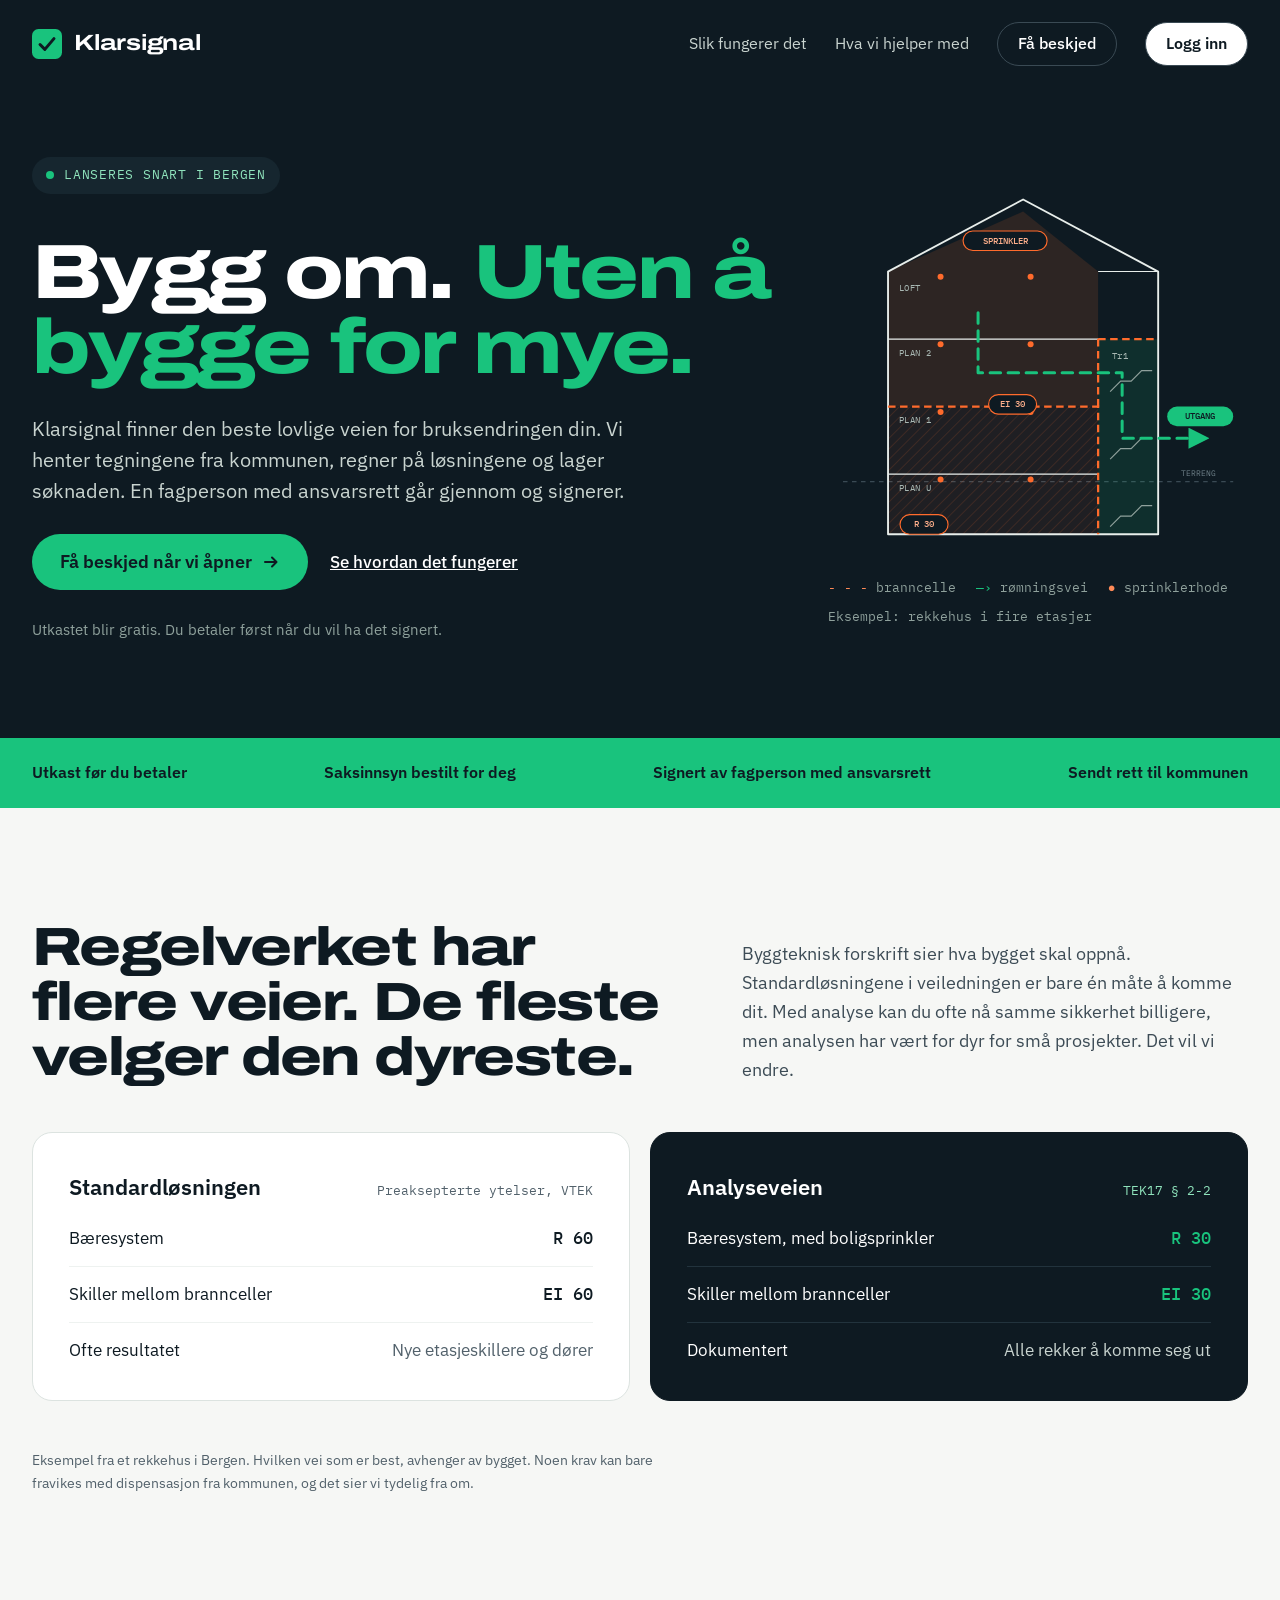
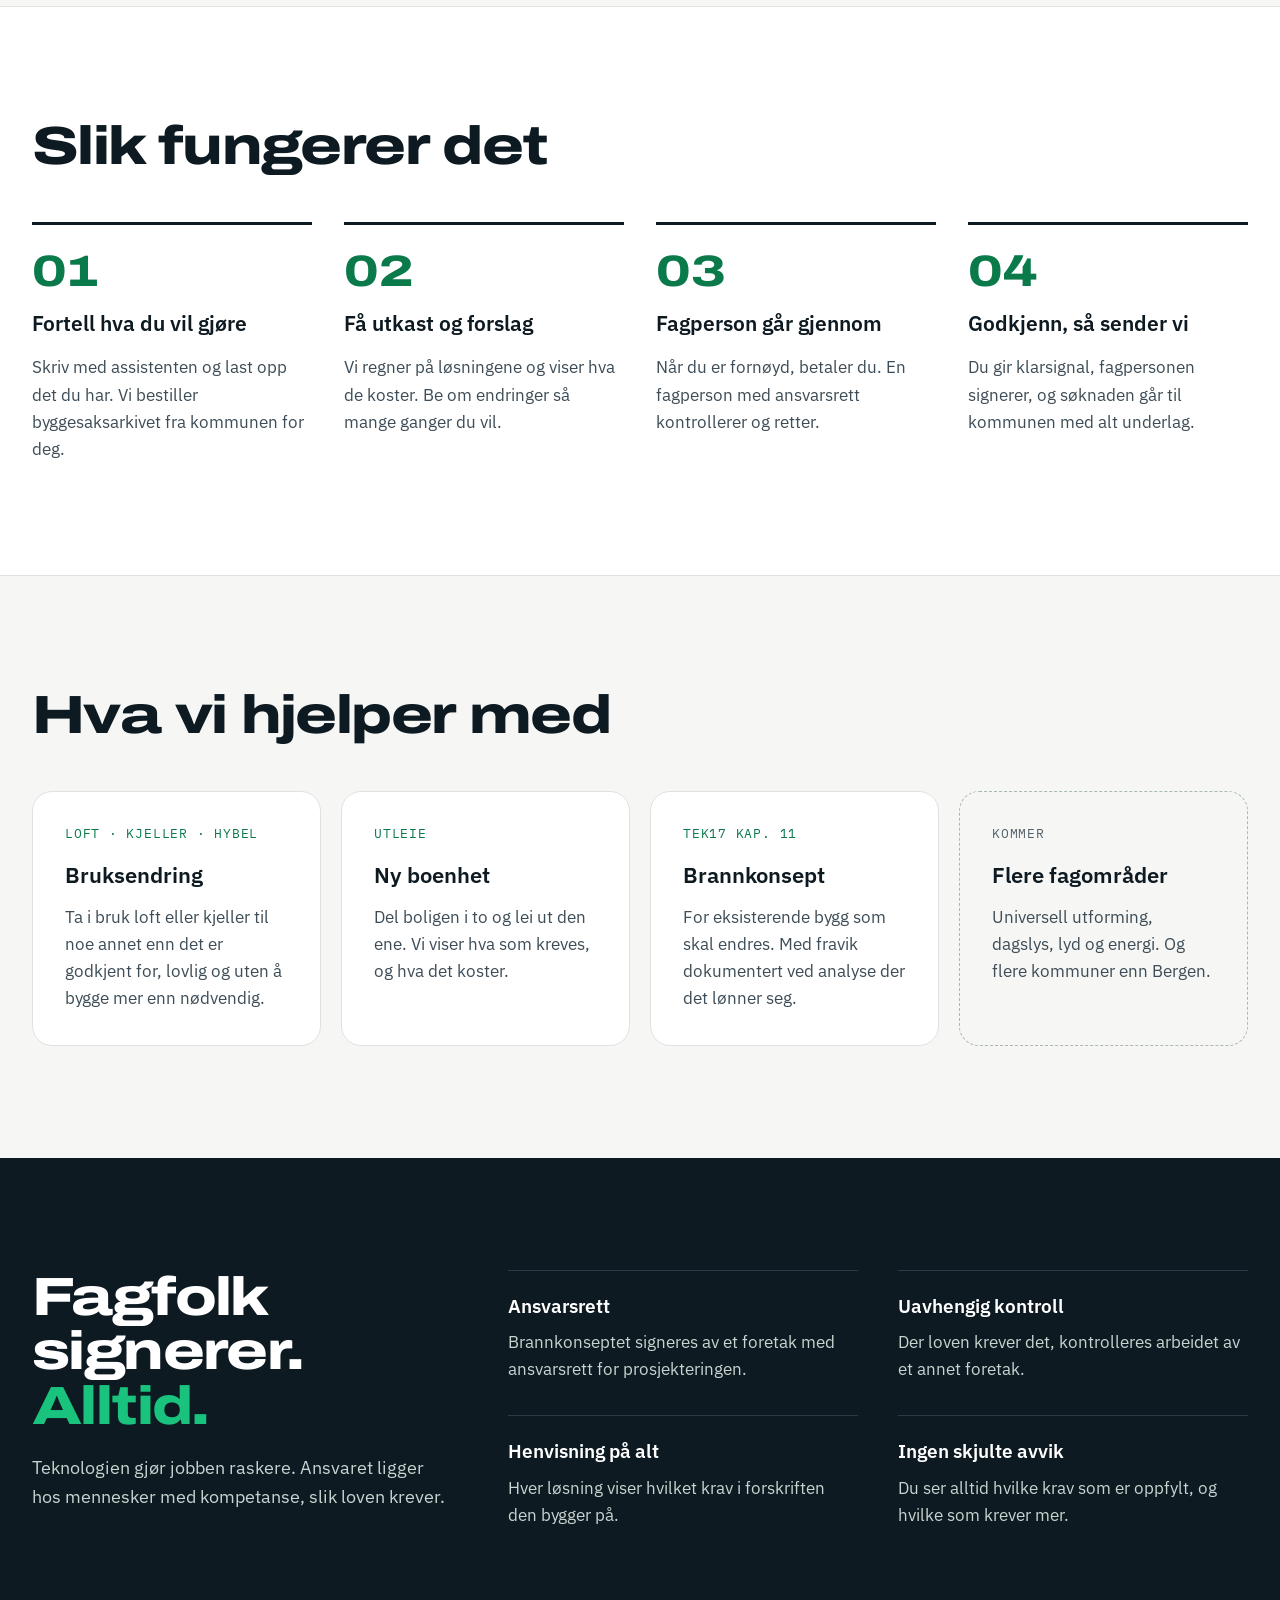
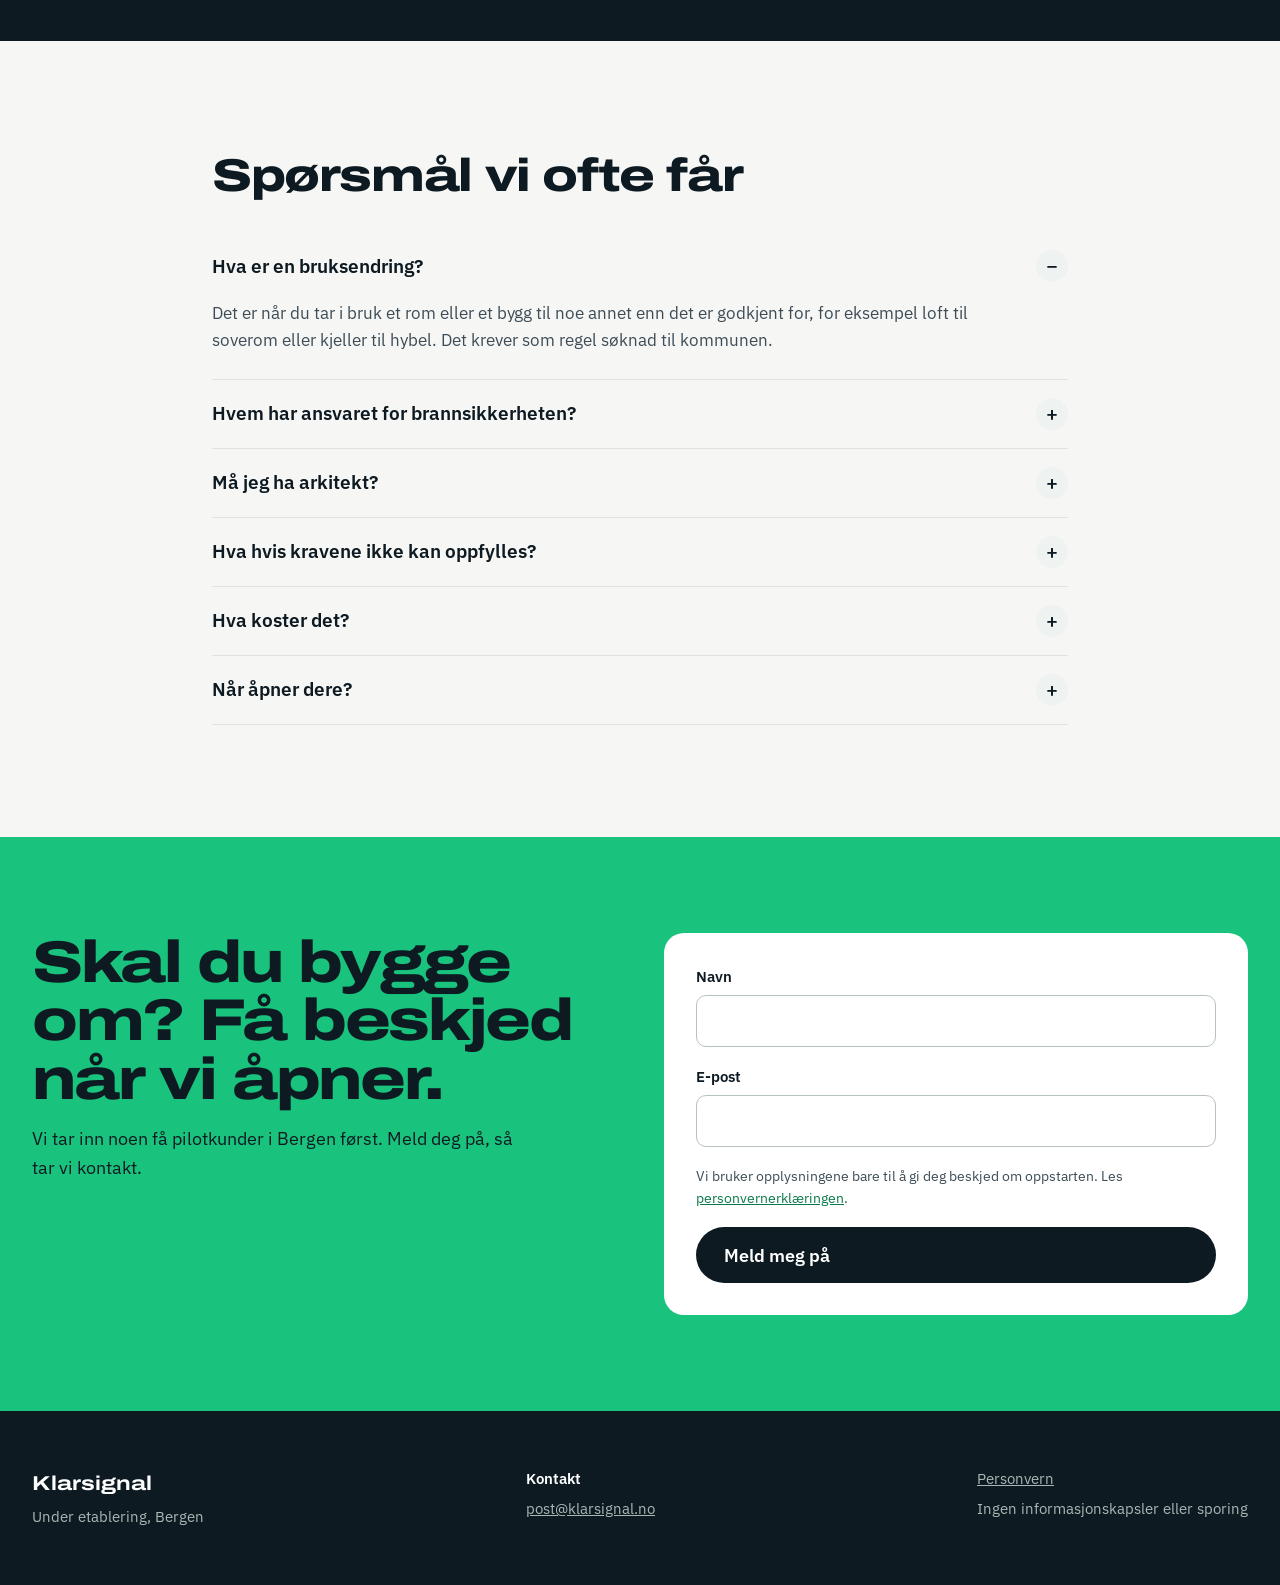
==== index.html @ 1a22fea0 "Fjern nedtrekksmenyen i ventelisten og ta tilbake den forrige illustrasjonen - Ventelisten spør bare" ====
<!doctype html>
<html lang="nb">
<head>
<meta charset="utf-8">
<meta name="viewport" content="width=device-width, initial-scale=1">
<title>Klarsignal – bruksendring og brannkonsept uten å bygge for mye</title>
<meta name="description" content="Klarsignal finner den beste lovlige veien for bruksendringen din, lager søknaden og lar en fagperson med ansvarsrett signere. Lanseres snart i Bergen.">
<meta property="og:title" content="Klarsignal – bygg om, uten å bygge for mye">
<meta property="og:description" content="Den beste lovlige veien for bruksendringen din. Lanseres snart i Bergen.">
<meta property="og:type" content="website">
<meta name="theme-color" content="#0E1A22">
<link rel="icon" href="favicon.svg" type="image/svg+xml">
<link rel="preload" href="fonts/archivo-wdth.woff2" as="font" type="font/woff2" crossorigin>
<link rel="stylesheet" href="styles.css">
</head>
<body>

<div class="dark">
  <div class="wrap">
    <header class="site-header">
      <a class="logo" href="/" aria-label="Klarsignal, til forsiden">
        <svg width="30" height="30" viewBox="0 0 28 28" aria-hidden="true"><rect width="28" height="28" rx="6" fill="#19C37D"/><path d="M7.5 14.5l4.5 4.5 8.5-10" stroke="#0E1A22" stroke-width="2.8" fill="none" stroke-linecap="round" stroke-linejoin="round"/></svg>
        Klarsignal
      </a>
      <nav class="nav" aria-label="Hovedmeny">
        <a class="hide-sm" href="#slik">Slik fungerer det</a>
        <a class="hide-sm" href="#tjenester">Hva vi hjelper med</a>
        <a class="pill" href="#venteliste">Få beskjed</a>
        <details class="logg-inn">
          <summary class="pill pill-lys">Logg inn</summary>
          <div class="logg-inn-meny">
            <p>Logg inn for å starte eller følge en sak.</p>
            <a class="logg-inn-valg" href="https://klarsignal-app.purpleplant-41c7ae6a.norwayeast.azurecontainerapps.io/innlogging/vipps">Logg inn med Vipps</a>
            <a class="logg-inn-valg" href="https://klarsignal-app.purpleplant-41c7ae6a.norwayeast.azurecontainerapps.io/innlogging/bankid">Logg inn med BankID</a>
            <a class="logg-inn-mine" href="https://klarsignal-app.purpleplant-41c7ae6a.norwayeast.azurecontainerapps.io/">Allerede innlogget? Gå til Mine saker</a>
          </div>
        </details>
      </nav>
    </header>

    <main id="innhold">
    <div class="hero">
      <div class="hero-text">
        <p class="badge eyebrow"><span class="dot"></span>Lanseres snart i Bergen</p>
        <h1 class="display">Bygg om. <span>Uten å bygge for mye.</span></h1>
        <p class="lead">Klarsignal finner den beste lovlige veien for bruksendringen din. Vi henter tegningene fra kommunen, regner på løsningene og lager søknaden. En fagperson med ansvarsrett går gjennom og signerer.</p>
        <div class="cta-row">
          <a class="btn btn-signal" href="#venteliste">Få beskjed når vi åpner
            <svg width="18" height="18" viewBox="0 0 18 18" aria-hidden="true"><path d="M3 9h11M10 4.5L14.5 9 10 13.5" stroke="#0E1A22" stroke-width="2" fill="none" stroke-linecap="round" stroke-linejoin="round"/></svg>
          </a>
          <a class="link-light" href="#slik">Se hvordan det fungerer</a>
        </div>
        <p class="small-dark">Utkastet blir gratis. Du betaler først når du vil ha det signert.</p>
      </div>

      <figure class="hero-art">
        <svg viewBox="0 0 560 540" role="img" aria-label="Snitt av et rekkehus i fire etasjer med brannceller, sprinkler og rømningsvei markert">
          <defs>
            <pattern id="skravur" width="10" height="10" patternUnits="userSpaceOnUse" patternTransform="rotate(45)"><line x1="0" y1="0" x2="0" y2="10" stroke="#FF6B2C" stroke-width="1" stroke-opacity="0.35"/></pattern>
            <marker id="pil" viewBox="0 0 10 10" refX="7" refY="5" markerWidth="7" markerHeight="7" orient="auto"><path d="M0 0L10 5L0 10z" fill="#19C37D"/></marker>
          </defs>
          <line x1="20" y1="430" x2="540" y2="430" stroke="#3A4A54" stroke-width="1.5" stroke-dasharray="6 6"/>
          <text x="470" y="422" fill="#6F8189" font-family="IBM Plex Mono, monospace" font-size="11">TERRENG</text>
          <rect x="80" y="330" width="280" height="170" fill="url(#skravur)"/>
          <rect x="80" y="330" width="280" height="170" fill="#FF6B2C" fill-opacity="0.07"/>
          <path d="M80 150 L80 330 L360 330 L360 150 L260 70 Z" fill="#FF6B2C" fill-opacity="0.13"/>
          <rect x="360" y="240" width="80" height="260" fill="#19C37D" fill-opacity="0.12"/>
          <path d="M80 500 V150 L260 54 L440 150 V500 Z" fill="none" stroke="#E8EEEB" stroke-width="2.5" stroke-linejoin="round"/>
          <line x1="80" y1="240" x2="360" y2="240" stroke="#E8EEEB" stroke-width="1.5"/>
          <line x1="80" y1="420" x2="360" y2="420" stroke="#E8EEEB" stroke-width="1.5"/>
          <line x1="360" y1="150" x2="440" y2="150" stroke="#E8EEEB" stroke-width="1.5"/>
          <path d="M80 330 H360 V500" fill="none" stroke="#FF6B2C" stroke-width="3" stroke-dasharray="10 6"/>
          <path d="M360 240 V330 M360 240 H440" fill="none" stroke="#FF6B2C" stroke-width="3" stroke-dasharray="10 6"/>
          <path d="M376 490 l14 -14 h14 l14 -14 h14 M376 400 l14 -14 h14 l14 -14 h14 M376 310 l14 -14 h14 l14 -14 h14" fill="none" stroke="#8FA19C" stroke-width="1.5"/>
          <g fill="#FF6B2C"><circle cx="150" cy="157" r="4"/><circle cx="270" cy="157" r="4"/><circle cx="150" cy="247" r="4"/><circle cx="270" cy="247" r="4"/><circle cx="150" cy="337" r="4"/><circle cx="270" cy="337" r="4"/><circle cx="150" cy="427" r="4"/><circle cx="270" cy="427" r="4"/></g>
          <path class="rv-flyt" d="M200 205 V285 H392 V372 H500" fill="none" stroke="#19C37D" stroke-width="4" stroke-linecap="round" stroke-linejoin="round" stroke-dasharray="14 10" marker-end="url(#pil)"/>
          <g font-family="IBM Plex Mono, monospace" font-size="12" fill="#A9B8B3" letter-spacing="0.06em">
            <text x="94" y="176">LOFT</text><text x="94" y="262">PLAN 2</text><text x="94" y="352">PLAN 1</text><text x="94" y="442">PLAN U</text><text x="378" y="266">Tr1</text>
          </g>
          <g font-family="IBM Plex Mono, monospace" font-size="12" font-weight="500">
            <rect x="214" y="314" width="64" height="26" rx="13" fill="#0E1A22" stroke="#FF6B2C" stroke-width="1.5"/><text x="246" y="331" text-anchor="middle" fill="#FFB08C">EI 30</text>
            <rect x="96" y="474" width="64" height="26" rx="13" fill="#0E1A22" stroke="#FF6B2C" stroke-width="1.5"/><text x="128" y="491" text-anchor="middle" fill="#FFB08C">R 30</text>
            <rect x="180" y="96" width="112" height="26" rx="13" fill="#0E1A22" stroke="#FF6B2C" stroke-width="1.5"/><text x="236" y="113" text-anchor="middle" fill="#FFB08C">SPRINKLER</text>
            <rect x="452" y="330" width="88" height="26" rx="13" fill="#19C37D"/><text x="496" y="347" text-anchor="middle" fill="#0E1A22">UTGANG</text>
          </g>
        </svg>
        <figcaption class="legend">
          <span><span style="color:#FF8A57">- - -</span> branncelle</span>
          <span><span style="color:#19C37D">—›</span> rømningsvei</span>
          <span><span style="color:#FF8A57">●</span> sprinklerhode</span>
          <span>Eksempel: rekkehus i fire etasjer</span>
        </figcaption>
      </figure>
    </div>
    </main>
  </div>
</div>

<div class="strip">
  <div class="wrap">
    <span>Utkast før du betaler</span>
    <span>Saksinnsyn bestilt for deg</span>
    <span>Signert av fagperson med ansvarsrett</span>
    <span>Sendt rett til kommunen</span>
  </div>
</div>

<section class="wrap section">
  <div class="split">
    <h2 class="display h2">Regelverket har flere veier. De fleste velger den dyreste.</h2>
    <p>Byggteknisk forskrift sier hva bygget skal oppnå. Standardløsningene i veiledningen er bare én måte å komme dit. Med analyse kan du ofte nå samme sikkerhet billigere, men analysen har vært for dyr for små prosjekter. Det vil vi endre.</p>
  </div>
  <div class="grid">
    <article class="card">
      <div class="card-head"><h3>Standardløsningen</h3><span>Preaksepterte ytelser, VTEK</span></div>
      <ul class="spec">
        <li><span>Bæresystem</span><strong>R 60</strong></li>
        <li><span>Skiller mellom brannceller</span><strong>EI 60</strong></li>
        <li><span>Ofte resultatet</span><span class="note">Nye etasjeskillere og dører</span></li>
      </ul>
    </article>
    <article class="card inverse">
      <div class="card-head"><h3>Analyseveien</h3><span>TEK17 § 2-2</span></div>
      <ul class="spec">
        <li><span>Bæresystem, med boligsprinkler</span><strong>R 30</strong></li>
        <li><span>Skiller mellom brannceller</span><strong>EI 30</strong></li>
        <li><span>Dokumentert</span><span class="note">Alle rekker å komme seg ut</span></li>
      </ul>
    </article>
  </div>
  <p class="footnote">Eksempel fra et rekkehus i Bergen. Hvilken vei som er best, avhenger av bygget. Noen krav kan bare fravikes med dispensasjon fra kommunen, og det sier vi tydelig fra om.</p>
</section>

<section id="slik" class="white-band">
  <div class="wrap section">
    <h2 class="display h2">Slik fungerer det</h2>
    <ol class="steps">
      <li><span class="num">01</span><h3>Fortell hva du vil gjøre</h3><p>Skriv med assistenten og last opp det du har. Vi bestiller byggesaksarkivet fra kommunen for deg.</p></li>
      <li><span class="num">02</span><h3>Få utkast og forslag</h3><p>Vi regner på løsningene og viser hva de koster. Be om endringer så mange ganger du vil.</p></li>
      <li><span class="num">03</span><h3>Fagperson går gjennom</h3><p>Når du er fornøyd, betaler du. En fagperson med ansvarsrett kontrollerer og retter.</p></li>
      <li><span class="num">04</span><h3>Godkjenn, så sender vi</h3><p>Du gir klarsignal, fagpersonen signerer, og søknaden går til kommunen med alt underlag.</p></li>
    </ol>
  </div>
</section>

<section id="tjenester" class="wrap section">
  <h2 class="display h2">Hva vi hjelper med</h2>
  <div class="grid four">
    <div class="card service"><span class="eyebrow">Loft · kjeller · hybel</span><strong>Bruksendring</strong><p>Ta i bruk loft eller kjeller til noe annet enn det er godkjent for, lovlig og uten å bygge mer enn nødvendig.</p></div>
    <div class="card service"><span class="eyebrow">Utleie</span><strong>Ny boenhet</strong><p>Del boligen i to og lei ut den ene. Vi viser hva som kreves, og hva det koster.</p></div>
    <div class="card service"><span class="eyebrow">TEK17 kap. 11</span><strong>Brannkonsept</strong><p>For eksisterende bygg som skal endres. Med fravik dokumentert ved analyse der det lønner seg.</p></div>
    <div class="card service soon"><span class="eyebrow">Kommer</span><strong>Flere fagområder</strong><p>Universell utforming, dagslys, lyd og energi. Og flere kommuner enn Bergen.</p></div>
  </div>
</section>

<section class="dark">
  <div class="wrap section">
    <div class="trust">
      <div class="trust-intro">
        <h2 class="display h2">Fagfolk signerer. <span>Alltid.</span></h2>
        <p>Teknologien gjør jobben raskere. Ansvaret ligger hos mennesker med kompetanse, slik loven krever.</p>
      </div>
      <div class="trust-grid">
        <div><strong>Ansvarsrett</strong><span>Brannkonseptet signeres av et foretak med ansvarsrett for prosjekteringen.</span></div>
        <div><strong>Uavhengig kontroll</strong><span>Der loven krever det, kontrolleres arbeidet av et annet foretak.</span></div>
        <div><strong>Henvisning på alt</strong><span>Hver løsning viser hvilket krav i forskriften den bygger på.</span></div>
        <div><strong>Ingen skjulte avvik</strong><span>Du ser alltid hvilke krav som er oppfylt, og hvilke som krever mer.</span></div>
      </div>
    </div>
  </div>
</section>

<section class="faq wrap">
  <h2 class="display">Spørsmål vi ofte får</h2>
  <div>
    <details open><summary>Hva er en bruksendring?</summary><p>Det er når du tar i bruk et rom eller et bygg til noe annet enn det er godkjent for, for eksempel loft til soverom eller kjeller til hybel. Det krever som regel søknad til kommunen.</p></details>
    <details><summary>Hvem har ansvaret for brannsikkerheten?</summary><p>Et foretak med ansvarsrett. Klarsignal lager utkastet, og fagpersonen kontrollerer, retter og signerer før noe sendes til kommunen.</p></details>
    <details><summary>Må jeg ha arkitekt?</summary><p>Ikke alltid. Har du tegninger fra før, bruker vi dem. Mangler du tegninger, henter vi det kommunen har, og sier fra hvis noe må tegnes på nytt.</p></details>
    <details><summary>Hva hvis kravene ikke kan oppfylles?</summary><p>Mange krav kan oppfylles på en annen måte, dokumentert med analyse. Andre krever dispensasjon fra kommunen. Vi sier tydelig fra hvilket som gjelder før du betaler.</p></details>
    <details><summary>Hva koster det?</summary><p>Utkastet blir gratis. Prisen for gjennomgang og signering publiserer vi når vi åpner.</p></details>
    <details><summary>Når åpner dere?</summary><p>Vi starter i Bergen med noen få pilotkunder. Meld deg på ventelisten, så hører du fra oss.</p></details>
  </div>
</section>

<section id="venteliste" class="signup">
  <div class="wrap">
    <div class="signup-text">
      <h2 class="display">Skal du bygge om? Få beskjed når vi åpner.</h2>
      <p>Vi tar inn noen få pilotkunder i Bergen først. Meld deg på, så tar vi kontakt.</p>
    </div>
    <form class="form" name="venteliste" method="POST" action="/takk.html" data-netlify="true" netlify-honeypot="bot-field">
      <input type="hidden" name="form-name" value="venteliste">
      <p class="hidden"><label>Ikke fyll ut dette feltet: <input name="bot-field"></label></p>
      <div class="field"><label for="navn">Navn</label><input id="navn" name="navn" type="text" autocomplete="name" required></div>
      <div class="field"><label for="epost">E-post</label><input id="epost" name="epost" type="email" autocomplete="email" required></div>
      <p class="consent">Vi bruker opplysningene bare til å gi deg beskjed om oppstarten. Les <a href="personvern.html">personvernerklæringen</a>.</p>
      <button class="btn btn-ink" type="submit">Meld meg på</button>
    </form>
  </div>
</section>

<footer class="site-footer">
  <div class="wrap">
    <div class="col"><strong style="font-family: var(--display); font-stretch: 125%; font-size: 20px">Klarsignal</strong><span>Under etablering, Bergen</span></div>
    <div class="col"><strong>Kontakt</strong><a href="mailto:post@klarsignal.no">post@klarsignal.no</a></div>
    <div class="col"><a href="personvern.html">Personvern</a><span>Ingen informasjonskapsler eller sporing</span></div>
  </div>
</footer>

</body>
</html>
---- styles.css ----
/* Klarsignal – felles stil. Skriftene ligger lokalt, så siden sender ingen data til tredjepart. */
@font-face { font-family: "Archivo"; src: url("fonts/archivo-wdth.woff2") format("woff2"); font-weight: 100 900; font-stretch: 62% 125%; font-display: swap; }
@font-face { font-family: "IBM Plex Sans"; src: url("fonts/plex-sans-400.woff2") format("woff2"); font-weight: 400; font-display: swap; }
@font-face { font-family: "IBM Plex Sans"; src: url("fonts/plex-sans-500.woff2") format("woff2"); font-weight: 500; font-display: swap; }
@font-face { font-family: "IBM Plex Sans"; src: url("fonts/plex-sans-600.woff2") format("woff2"); font-weight: 600; font-display: swap; }
@font-face { font-family: "IBM Plex Mono"; src: url("fonts/plex-mono-400.woff2") format("woff2"); font-weight: 400; font-display: swap; }
@font-face { font-family: "IBM Plex Mono"; src: url("fonts/plex-mono-500.woff2") format("woff2"); font-weight: 500; font-display: swap; }

:root {
  --ink: #0E1A22;
  --ink-2: #16262F;
  --line-dark: #2B3B45;
  --paper: #F6F7F5;
  --white: #FFFFFF;
  --line: #DCE3E0;
  --text-2: #3D4C56;
  --text-3: #52616B;
  --on-dark-2: #C9D4D0;
  --on-dark-3: #8FA19C;
  --signal: #19C37D;
  --signal-text: #0B7A4B;
  --fire: #FF6B2C;
  --display: "Archivo", "IBM Plex Sans", system-ui, sans-serif;
  --body: "IBM Plex Sans", system-ui, -apple-system, "Segoe UI", sans-serif;
  --mono: "IBM Plex Mono", ui-monospace, "SF Mono", Menlo, monospace;
}

* { box-sizing: border-box; }
html { scroll-behavior: smooth; }
@media (prefers-reduced-motion: reduce) { html { scroll-behavior: auto; } }
body { margin: 0; background: var(--paper); color: var(--ink); font-family: var(--body); font-size: 17px; line-height: 1.6; -webkit-font-smoothing: antialiased; }
img, svg { max-width: 100%; }
a { color: var(--signal-text); }
a:hover { color: #075C38; }
:focus-visible { outline: 3px solid var(--signal); outline-offset: 3px; border-radius: 6px; }

.wrap { max-width: 1280px; margin: 0 auto; padding-inline: 32px; }
@media (max-width: 600px) { .wrap { padding-inline: 20px; } }

.display { font-family: var(--display); font-stretch: 125%; font-weight: 800; letter-spacing: -0.03em; line-height: 1.02; text-wrap: balance; margin: 0; }
.h2 { font-size: clamp(32px, 4.2vw, 58px); }
.mono { font-family: var(--mono); }
.eyebrow { font-family: var(--mono); font-size: 13px; letter-spacing: 0.06em; text-transform: uppercase; }

.btn { display: inline-flex; align-items: center; gap: 10px; min-height: 56px; padding: 0 28px; border-radius: 999px; font-weight: 600; font-size: 18px; text-decoration: none; border: 0; cursor: pointer; font-family: var(--body); transition: transform .15s ease, background-color .15s ease; }
.btn:hover { transform: translateY(-2px); }
.btn-signal { background: var(--signal); color: var(--ink); }
.btn-signal:hover { background: #2DD48D; color: var(--ink); }
.btn-ink { background: var(--ink); color: var(--white); }
.btn-ink:hover { background: #1C2D38; color: var(--white); }
@media (prefers-reduced-motion: reduce) { .btn { transition: none; } .btn:hover { transform: none; } }

/* Topp */
.dark { background: var(--ink); color: var(--white); }
.site-header { display: flex; flex-wrap: wrap; align-items: center; justify-content: space-between; gap: 16px; padding-block: 22px; }
.logo { display: flex; align-items: center; gap: 12px; color: var(--white); text-decoration: none; font-family: var(--display); font-stretch: 125%; font-weight: 700; font-size: 22px; letter-spacing: -0.01em; }
.logo:hover { color: var(--white); }
.nav { display: flex; flex-wrap: wrap; align-items: center; gap: 12px 28px; font-size: 16px; }
.nav a { color: var(--on-dark-2); text-decoration: none; }
.nav a:hover { color: var(--white); }
.nav .pill { display: inline-flex; align-items: center; min-height: 44px; padding: 0 20px; border-radius: 999px; border: 1px solid #3A4A54; color: var(--white); font-weight: 500; }
@media (max-width: 720px) { .nav .hide-sm { display: none; } }

/* Innloggingsmeny uten JavaScript */
.logg-inn { position: relative; border-bottom: 0; }
.logg-inn summary { list-style: none; cursor: pointer; gap: 0; padding-block: 0; font-size: 16px; }
.logg-inn summary::after, .logg-inn[open] summary::after { content: none; display: none; }
.logg-inn summary::-webkit-details-marker { display: none; }
.nav .pill-lys, .logg-inn .pill-lys { display: inline-flex; align-items: center; min-height: 44px; font-weight: 600; padding: 0 20px; border-radius: 999px; background: var(--white); color: var(--ink); font-weight: 600; }
.logg-inn[open] .pill-lys { background: #E7F8F0; }
.logg-inn-meny { position: absolute; right: 0; top: calc(100% + 10px); z-index: 20; width: min(320px, calc(100vw - 40px)); padding: 20px; border-radius: 16px; background: var(--white); color: var(--ink); border: 1px solid var(--line); box-shadow: 0 18px 50px rgba(14, 26, 34, .28); display: flex; flex-direction: column; gap: 10px; }
@media (max-width: 600px) {
  .nav { position: relative; }
  .logg-inn { position: static; }
  .logg-inn-meny { left: 0; right: 0; width: auto; }
}
.logg-inn .logg-inn-meny p { margin: 0 0 4px; padding: 0; font-size: 15px; color: var(--text-2); }
.nav .logg-inn-valg { display: flex; align-items: center; justify-content: center; min-height: 52px; border-radius: 12px; border: 1px solid #B7C2BF; color: var(--ink); font-weight: 600; text-decoration: none; }
.nav .logg-inn-valg:hover { color: var(--ink); border-color: var(--ink); background: var(--paper); }
.nav .logg-inn-mine { margin-top: 4px; font-size: 15px; color: var(--signal-text); text-align: center; text-decoration: underline; }
.nav .logg-inn-mine:hover { color: #075C38; }

.hero { display: flex; flex-wrap: wrap; align-items: center; gap: 56px; padding-block: 56px 96px; }
.hero-text { flex: 999 1 520px; min-width: 0; display: flex; flex-direction: column; gap: 28px; }
.hero-art { flex: 1 1 420px; min-width: 0; margin: 0; display: flex; flex-direction: column; gap: 14px; }
.badge { display: inline-flex; align-self: flex-start; align-items: center; gap: 10px; padding: 8px 14px; border-radius: 999px; background: var(--ink-2); color: #8FE3BC; }
.dot { width: 8px; height: 8px; border-radius: 50%; background: var(--signal); }
.hero h1 { font-size: clamp(44px, 6vw, 86px); line-height: 0.98; letter-spacing: -0.035em; }
.hero h1 span { color: var(--signal); }
.lead { margin: 0; max-width: 54ch; font-size: 20px; line-height: 1.55; color: var(--on-dark-2); }
.cta-row { display: flex; flex-wrap: wrap; gap: 14px; align-items: center; }
.link-light { display: inline-flex; align-items: center; min-height: 56px; padding: 0 8px; color: var(--white); font-weight: 500; }
.link-light:hover { color: #8FE3BC; }
.small-dark { margin: 0; font-size: 15px; color: var(--on-dark-3); }
.legend { display: flex; flex-wrap: wrap; gap: 8px 20px; font-family: var(--mono); font-size: 13px; color: var(--on-dark-3); }

@media (prefers-reduced-motion: no-preference) {
  .rv-flyt { animation: romning 1.6s linear infinite; }
  .dot { animation: puls 2.4s ease-in-out infinite; }
}
@keyframes romning { to { stroke-dashoffset: -48; } }
@keyframes puls { 0%, 100% { opacity: .35; } 50% { opacity: 1; } }

.strip { background: var(--signal); color: var(--ink); }
.strip .wrap { display: flex; flex-wrap: wrap; justify-content: space-between; gap: 12px 32px; padding-block: 22px; font-weight: 600; font-size: 16px; }

/* Seksjoner */
.section { padding-block: 112px; display: flex; flex-direction: column; gap: 48px; }
@media (max-width: 600px) { .section { padding-block: 72px; } }
.split { display: flex; flex-wrap: wrap; gap: 24px 64px; align-items: flex-end; justify-content: space-between; }
.split .display { flex: 1 1 520px; }
.split p { margin: 0; flex: 1 1 380px; max-width: 48ch; color: var(--text-2); font-size: 18px; }

.grid { display: grid; gap: 20px; grid-template-columns: repeat(auto-fit, minmax(min(100%, 300px), 1fr)); }
.grid.four { grid-template-columns: repeat(auto-fit, minmax(min(100%, 250px), 1fr)); }
.card { background: var(--white); border: 1px solid var(--line); border-radius: 20px; padding: 36px; display: flex; flex-direction: column; gap: 20px; }
.card.inverse { background: var(--ink); color: var(--white); border-color: var(--ink); }
.card-head { display: flex; flex-wrap: wrap; justify-content: space-between; align-items: baseline; gap: 12px; }
.card-head h3 { margin: 0; font-size: 22px; font-weight: 600; }
.card-head span { font-family: var(--mono); font-size: 13px; color: var(--text-3); }
.card.inverse .card-head span { color: #8FE3BC; }
.spec { list-style: none; margin: 0; padding: 0; display: flex; flex-direction: column; gap: 14px; }
.spec li { display: flex; justify-content: space-between; gap: 16px; padding-bottom: 14px; border-bottom: 1px solid #EEF2F0; }
.spec li:last-child { border-bottom: 0; padding-bottom: 0; }
.card.inverse .spec li { border-color: #22333D; }
.spec strong { font-family: var(--mono); font-weight: 500; white-space: nowrap; }
.card.inverse .spec strong { color: var(--signal); }
.spec .note { color: var(--text-3); text-align: right; }
.card.inverse .spec .note { color: var(--on-dark-2); }
.footnote { margin: 0; font-size: 14px; color: var(--text-3); max-width: 80ch; }

.white-band { background: var(--white); border-block: 1px solid var(--line); }
.steps { list-style: none; margin: 0; padding: 0; display: grid; gap: 40px 32px; grid-template-columns: repeat(auto-fit, minmax(min(100%, 240px), 1fr)); }
.steps li { display: flex; flex-direction: column; gap: 14px; padding-top: 24px; border-top: 3px solid var(--ink); }
.steps .num { font-family: var(--display); font-stretch: 125%; font-weight: 800; font-size: 44px; line-height: 1; color: var(--signal-text); }
.steps h3 { margin: 0; font-size: 21px; font-weight: 600; }
.steps p { margin: 0; color: var(--text-2); }

.service { min-height: 220px; gap: 12px; padding: 32px; }
.service .eyebrow { color: var(--signal-text); }
.service strong { font-size: 22px; font-weight: 600; }
.service p { margin: 0; color: var(--text-2); }
.service.soon { background: transparent; border-style: dashed; border-color: #A9B8B3; }
.service.soon .eyebrow { color: var(--text-3); }

.trust { display: flex; flex-wrap: wrap; gap: 56px; align-items: flex-start; }
.trust-intro { flex: 1 1 420px; min-width: 0; display: flex; flex-direction: column; gap: 20px; }
.trust-intro h2 span { color: var(--signal); }
.trust-intro p { margin: 0; max-width: 46ch; color: var(--on-dark-2); font-size: 18px; }
.trust-grid { flex: 999 1 560px; min-width: 0; display: grid; gap: 32px 40px; grid-template-columns: repeat(auto-fit, minmax(min(100%, 240px), 1fr)); }
.trust-grid div { display: flex; flex-direction: column; gap: 8px; padding-top: 20px; border-top: 1px solid var(--line-dark); }
.trust-grid strong { font-size: 19px; font-weight: 600; }
.trust-grid span { color: var(--on-dark-2); }

/* Venteliste */
.signup { background: var(--signal); color: var(--ink); }
.signup .wrap { display: flex; flex-wrap: wrap; gap: 48px; padding-block: 96px; align-items: flex-start; }
.signup-text { flex: 1 1 420px; display: flex; flex-direction: column; gap: 16px; }
.signup-text h2 { font-size: clamp(36px, 4.6vw, 64px); line-height: 1; letter-spacing: -0.035em; }
.signup-text p { margin: 0; font-size: 18px; max-width: 44ch; }
.form { flex: 1 1 420px; min-width: 0; background: var(--white); border-radius: 20px; padding: 32px; display: flex; flex-direction: column; gap: 18px; }
.field { display: flex; flex-direction: column; gap: 6px; }
.field label { font-weight: 600; font-size: 15px; }
.field input, .field select { font: inherit; font-size: 17px; min-height: 52px; padding: 0 14px; border: 1px solid #B7C2BF; border-radius: 10px; background: var(--white); color: var(--ink); }
.field input:focus, .field select:focus { outline: 3px solid var(--signal); outline-offset: 1px; border-color: var(--ink); }
.consent { font-size: 14px; color: var(--text-2); margin: 0; }
.hidden { position: absolute; left: -9999px; }

/* Spørsmål */
.faq { max-width: 920px; margin: 0 auto; padding-block: 112px; display: flex; flex-direction: column; gap: 32px; }
.faq h2 { font-size: clamp(30px, 3.6vw, 48px); }
details { border-bottom: 1px solid var(--line); }
summary { list-style: none; cursor: pointer; display: flex; justify-content: space-between; align-items: center; gap: 16px; min-height: 64px; padding-block: 18px; font-size: 19px; font-weight: 600; }
summary::-webkit-details-marker { display: none; }
summary::after { content: "+"; flex: none; width: 32px; height: 32px; border-radius: 50%; background: #EEF2F0; display: grid; place-items: center; font-size: 20px; font-weight: 500; }
details[open] summary::after { content: "−"; }
details p { margin: 0; padding: 0 48px 24px 0; color: var(--text-2); }

/* Bunn */
.site-footer { background: var(--ink); color: #A9B8B3; }
.site-footer .wrap { display: flex; flex-wrap: wrap; justify-content: space-between; gap: 32px; padding-block: 56px; font-size: 15px; }
.site-footer .col { display: flex; flex-direction: column; gap: 6px; }
.site-footer strong { color: var(--white); }
.site-footer a { color: #A9B8B3; }
.site-footer a:hover { color: var(--white); }

/* Enkle tekstsider */
.page { max-width: 760px; margin: 0 auto; padding: 72px 32px 112px; }
.page h1 { font-size: clamp(36px, 5vw, 56px); margin-bottom: 24px; }
.page h2 { font-size: 22px; margin: 40px 0 8px; }
.page p, .page li { color: var(--text-2); }
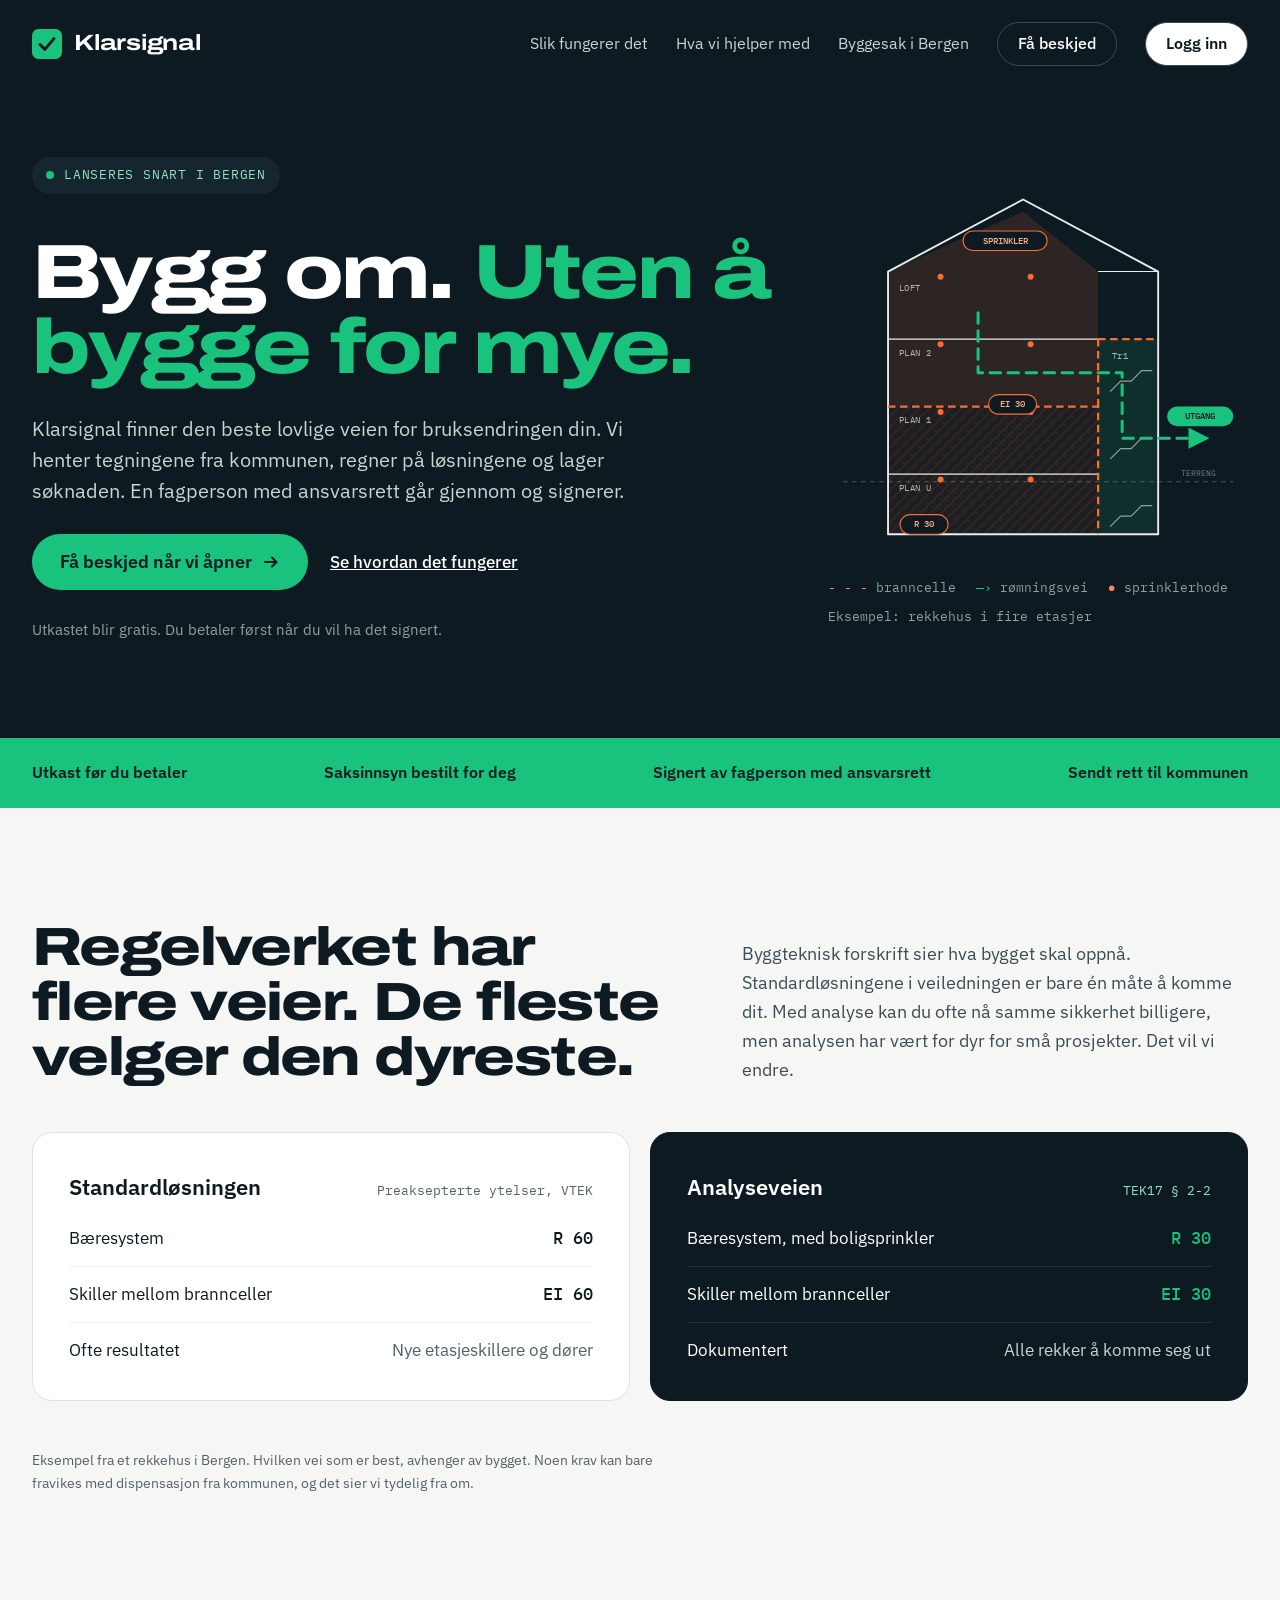
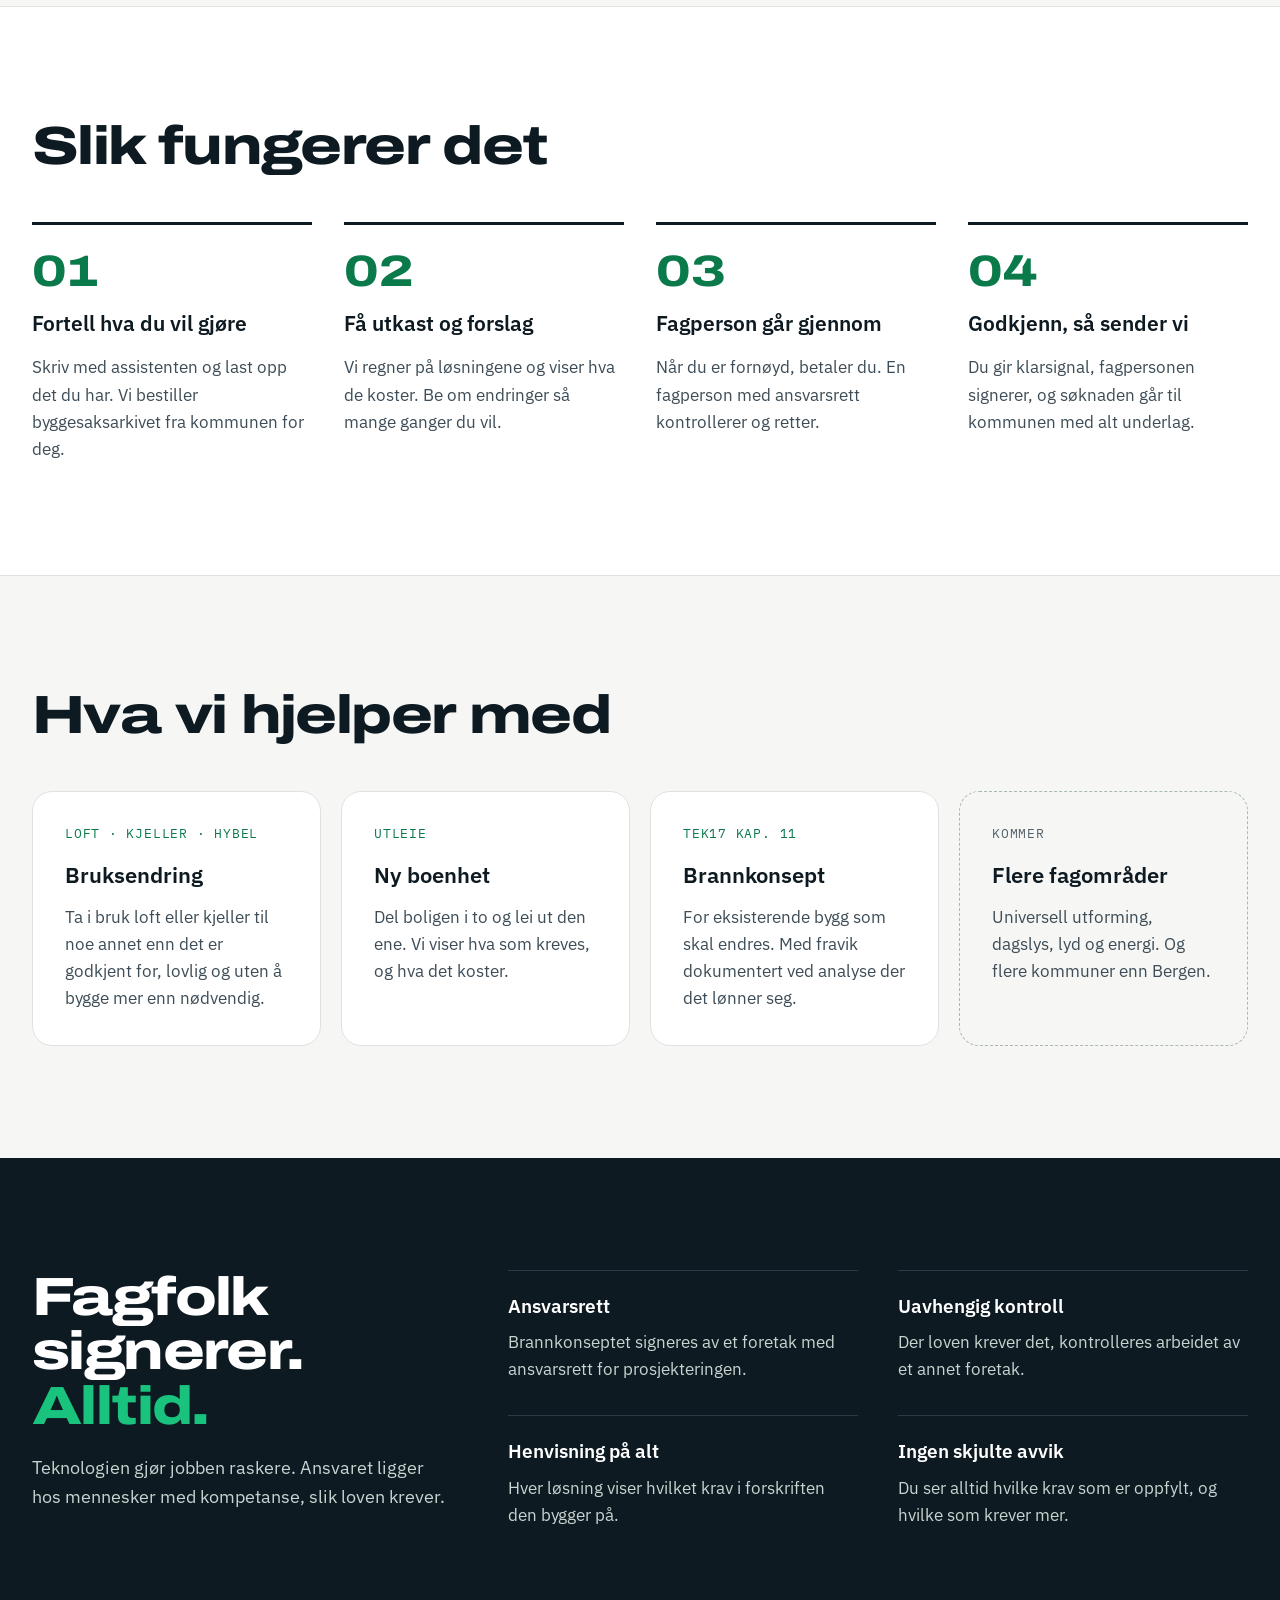
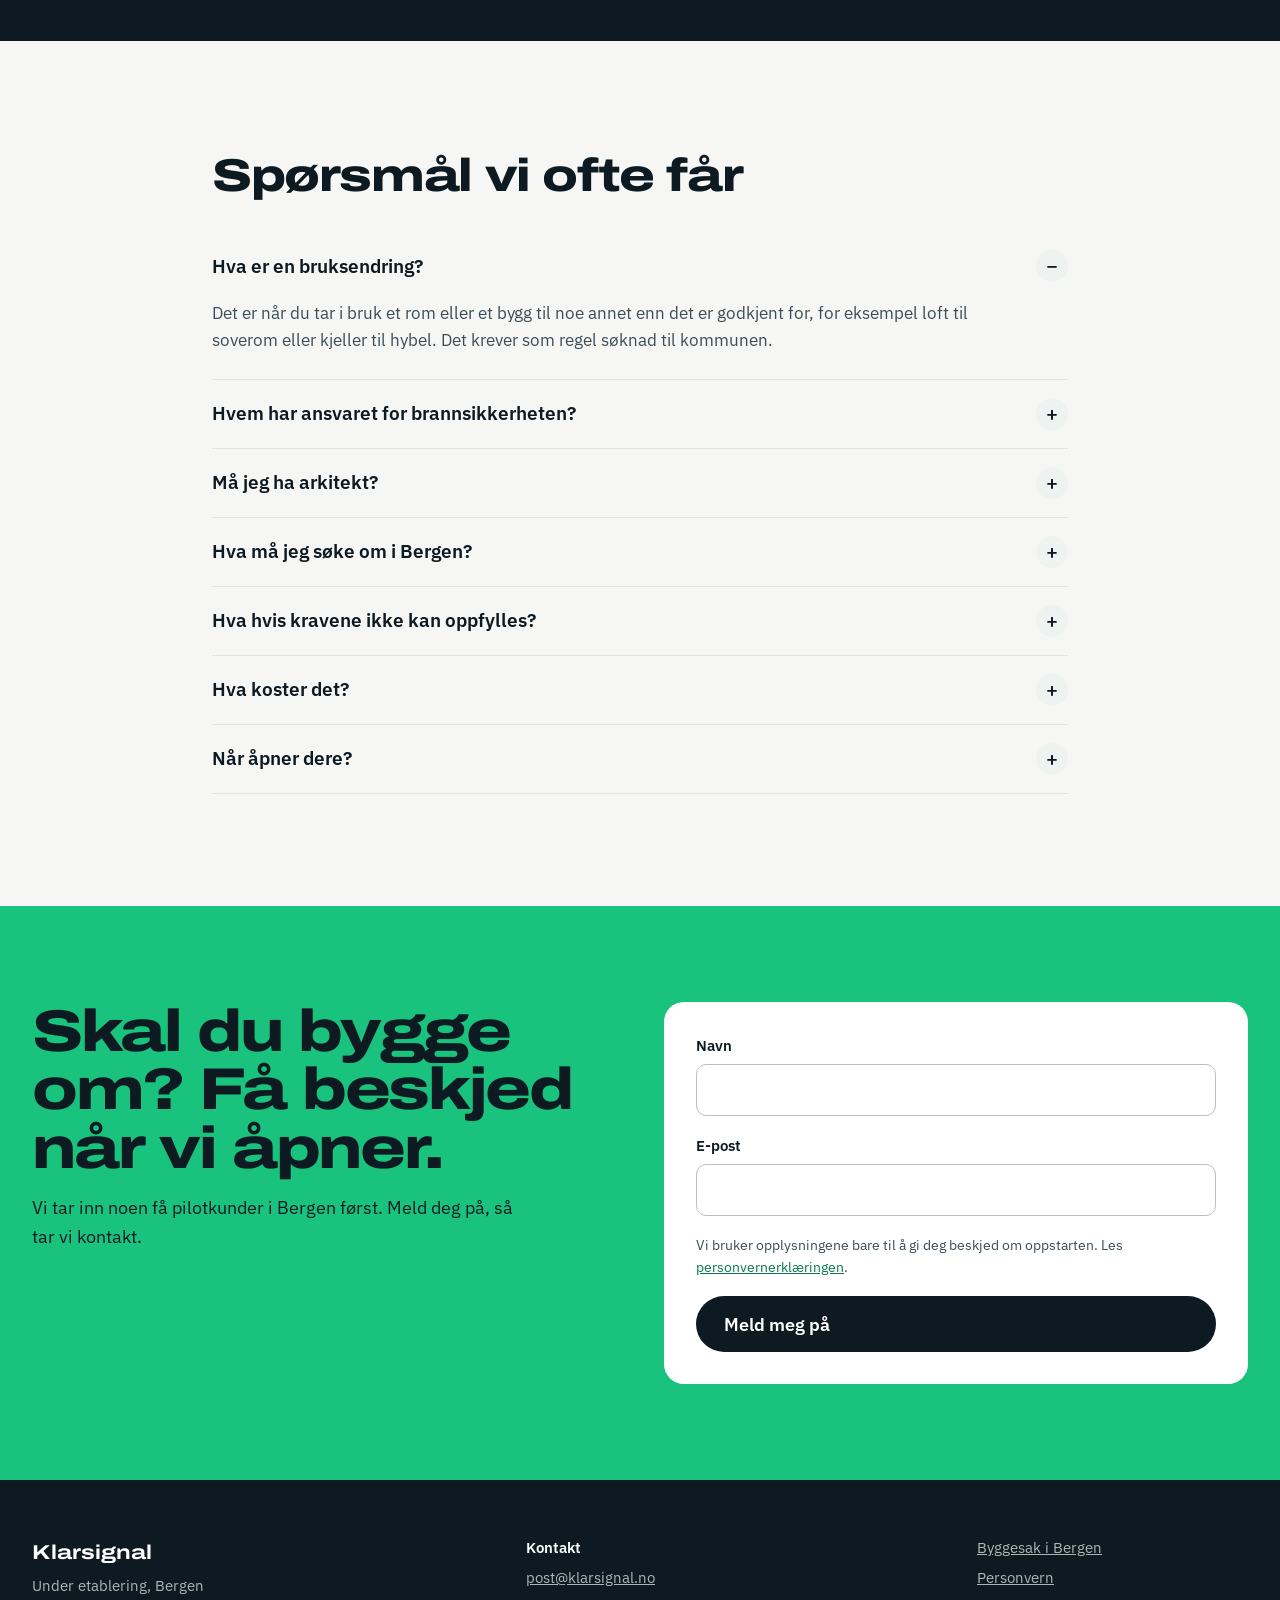
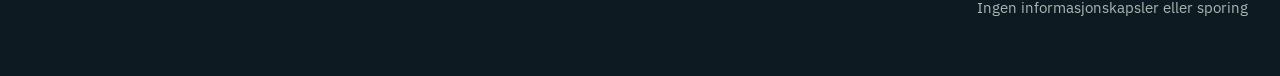
==== commit c87c8385: "Ny side: Byggesak i Bergen - bergen.html: søknader, dokumentasjonskrav, andre etater, eiendom og geb" ====
--- a/index.html
+++ b/index.html
@@ -25,6 +25,7 @@
       <nav class="nav" aria-label="Hovedmeny">
         <a class="hide-sm" href="#slik">Slik fungerer det</a>
         <a class="hide-sm" href="#tjenester">Hva vi hjelper med</a>
+        <a class="hide-sm" href="bergen.html">Byggesak i Bergen</a>
         <a class="pill" href="#venteliste">Få beskjed</a>
         <details class="logg-inn">
           <summary class="pill pill-lys">Logg inn</summary>
@@ -176,6 +177,7 @@
     <details open><summary>Hva er en bruksendring?</summary><p>Det er når du tar i bruk et rom eller et bygg til noe annet enn det er godkjent for, for eksempel loft til soverom eller kjeller til hybel. Det krever som regel søknad til kommunen.</p></details>
     <details><summary>Hvem har ansvaret for brannsikkerheten?</summary><p>Et foretak med ansvarsrett. Klarsignal lager utkastet, og fagpersonen kontrollerer, retter og signerer før noe sendes til kommunen.</p></details>
     <details><summary>Må jeg ha arkitekt?</summary><p>Ikke alltid. Har du tegninger fra før, bruker vi dem. Mangler du tegninger, henter vi det kommunen har, og sier fra hvis noe må tegnes på nytt.</p></details>
+    <details><summary>Hva må jeg søke om i Bergen?</summary><p>Det avhenger av tiltaket. Vi har samlet søknader, dokumentasjonskrav, andre etater og gebyrer for 2026 på siden <a href="bergen.html">Byggesak i Bergen</a>, med lenker til kommunen.</p></details>
     <details><summary>Hva hvis kravene ikke kan oppfylles?</summary><p>Mange krav kan oppfylles på en annen måte, dokumentert med analyse. Andre krever dispensasjon fra kommunen. Vi sier tydelig fra hvilket som gjelder før du betaler.</p></details>
     <details><summary>Hva koster det?</summary><p>Utkastet blir gratis. Prisen for gjennomgang og signering publiserer vi når vi åpner.</p></details>
     <details><summary>Når åpner dere?</summary><p>Vi starter i Bergen med noen få pilotkunder. Meld deg på ventelisten, så hører du fra oss.</p></details>
@@ -203,7 +205,7 @@
   <div class="wrap">
     <div class="col"><strong style="font-family: var(--display); font-stretch: 125%; font-size: 20px">Klarsignal</strong><span>Under etablering, Bergen</span></div>
     <div class="col"><strong>Kontakt</strong><a href="mailto:post@klarsignal.no">post@klarsignal.no</a></div>
-    <div class="col"><a href="personvern.html">Personvern</a><span>Ingen informasjonskapsler eller sporing</span></div>
+    <div class="col"><a href="bergen.html">Byggesak i Bergen</a><a href="personvern.html">Personvern</a><span>Ingen informasjonskapsler eller sporing</span></div>
   </div>
 </footer>
 
--- a/styles.css
+++ b/styles.css
@@ -189,3 +189,51 @@
 .page h1 { font-size: clamp(36px, 5vw, 56px); margin-bottom: 24px; }
 .page h2 { font-size: 22px; margin: 40px 0 8px; }
 .page p, .page li { color: var(--text-2); }
+
+/* Veiviser: Byggesak i Bergen */
+.guide-hero { display: flex; flex-direction: column; gap: 22px; padding-block: 40px 80px; max-width: 900px; }
+.guide-hero h1 { font-size: clamp(42px, 6vw, 80px); }
+.guide { display: flex; flex-direction: column; gap: 56px; padding-block: 56px 112px; }
+.notice { background: #FFF4EC; border: 1px solid #F5C9A8; border-left: 6px solid var(--fire); border-radius: 14px; padding: 22px 26px; }
+.notice p { margin: 8px 0 0; color: var(--text-2); }
+.tag { display: inline-block; padding: 1px 9px; border-radius: 999px; background: #FFE3D1; color: #8A3410; font-family: var(--mono); font-size: 12px; letter-spacing: .04em; text-transform: uppercase; white-space: nowrap; vertical-align: 1px; }
+.toc { border-top: 3px solid var(--ink); padding-top: 18px; }
+.toc ol { margin: 10px 0 0; padding-left: 22px; columns: 2 240px; column-gap: 40px; }
+.toc li { padding-block: 3px; }
+.guide-section { display: flex; flex-direction: column; gap: 20px; scroll-margin-top: 24px; }
+.guide-section > h2 { font-size: clamp(28px, 3.4vw, 42px); }
+.guide-section > p { margin: 0; max-width: 72ch; color: var(--text-2); }
+.guide-section h3 { margin: 0 0 8px; font-size: 19px; font-weight: 600; }
+.hint { font-size: 15px; }
+.tabell { overflow-x: auto; border: 1px solid var(--line); border-radius: 14px; background: var(--white); }
+.tabell table { width: 100%; min-width: 640px; border-collapse: collapse; font-size: 15px; line-height: 1.5; }
+.tabell th, .tabell td { text-align: left; vertical-align: top; padding: 14px 16px; border-bottom: 1px solid #EEF2F0; }
+.tabell thead th { background: var(--ink); color: var(--white); font-weight: 600; font-size: 14px; position: sticky; top: 0; }
+.tabell tbody tr:last-child th, .tabell tbody tr:last-child td { border-bottom: 0; }
+.tabell tbody th { font-weight: 600; min-width: 160px; }
+.tabell td { color: var(--text-2); }
+.ref { font-family: var(--mono); font-size: 12px; font-weight: 400; color: var(--text-3); }
+.cols { display: grid; gap: 20px; grid-template-columns: repeat(auto-fit, minmax(min(100%, 340px), 1fr)); }
+.cols.three { grid-template-columns: repeat(auto-fit, minmax(min(100%, 280px), 1fr)); }
+.box { background: var(--white); border: 1px solid var(--line); border-radius: 16px; padding: 24px 26px; }
+.box ul, .plain, .kilder ul { margin: 0 0 12px; padding-left: 20px; color: var(--text-2); }
+.box li, .plain li, .kilder li { padding-block: 3px; }
+.box ul:last-child { margin-bottom: 0; }
+.box h3 + ul { margin-top: 4px; }
+.box ul + h3 { margin-top: 18px; }
+.warn { margin: 12px 0 0; padding: 12px 14px; border-radius: 10px; background: #FFF4EC; color: #6B2A0C; font-size: 15px; }
+.plain { max-width: 80ch; }
+.kilder ul { font-size: 15px; }
+.guide-cta { background: var(--ink); color: var(--white); border-radius: 24px; padding: 48px; display: flex; flex-direction: column; align-items: flex-start; gap: 18px; }
+.guide-cta h2 { font-size: clamp(28px, 3.4vw, 44px); }
+.guide-cta p { margin: 0; max-width: 60ch; color: var(--on-dark-2); }
+@media (max-width: 600px) { .guide-cta { padding: 32px 24px; } .box { padding: 20px; } }
+@media (max-width: 700px) {
+  .tabell { overflow: visible; border: 0; background: none; }
+  .tabell table { min-width: 0; }
+  .tabell thead { position: absolute; width: 1px; height: 1px; overflow: hidden; clip: rect(0 0 0 0); }
+  .tabell tr { display: block; background: var(--white); border: 1px solid var(--line); border-radius: 14px; padding: 6px 0; margin-bottom: 12px; }
+  .tabell th, .tabell td { display: block; border: 0; padding: 6px 18px; }
+  .tabell tbody th { font-size: 17px; padding-top: 12px; }
+  .tabell td[data-label]::before { content: attr(data-label); display: block; font-family: var(--mono); font-size: 11px; letter-spacing: .06em; text-transform: uppercase; color: var(--text-3); }
+}
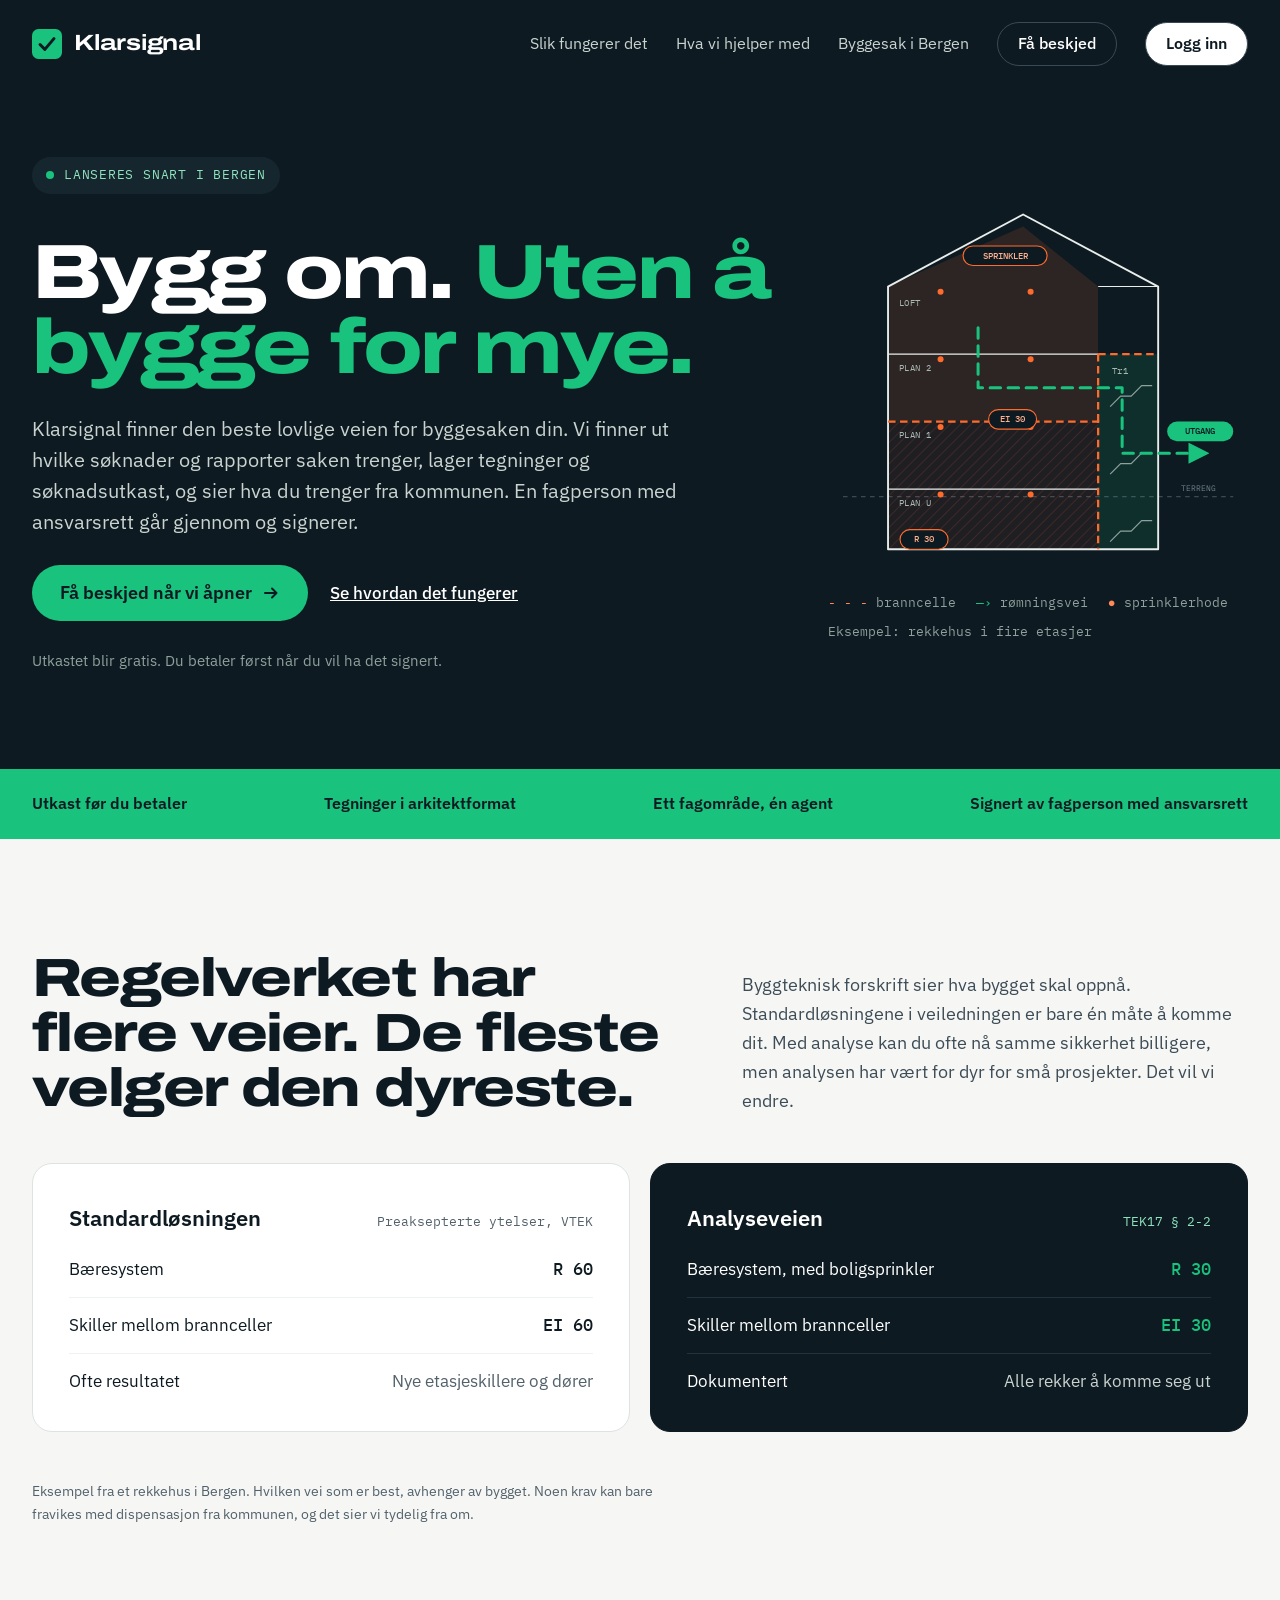
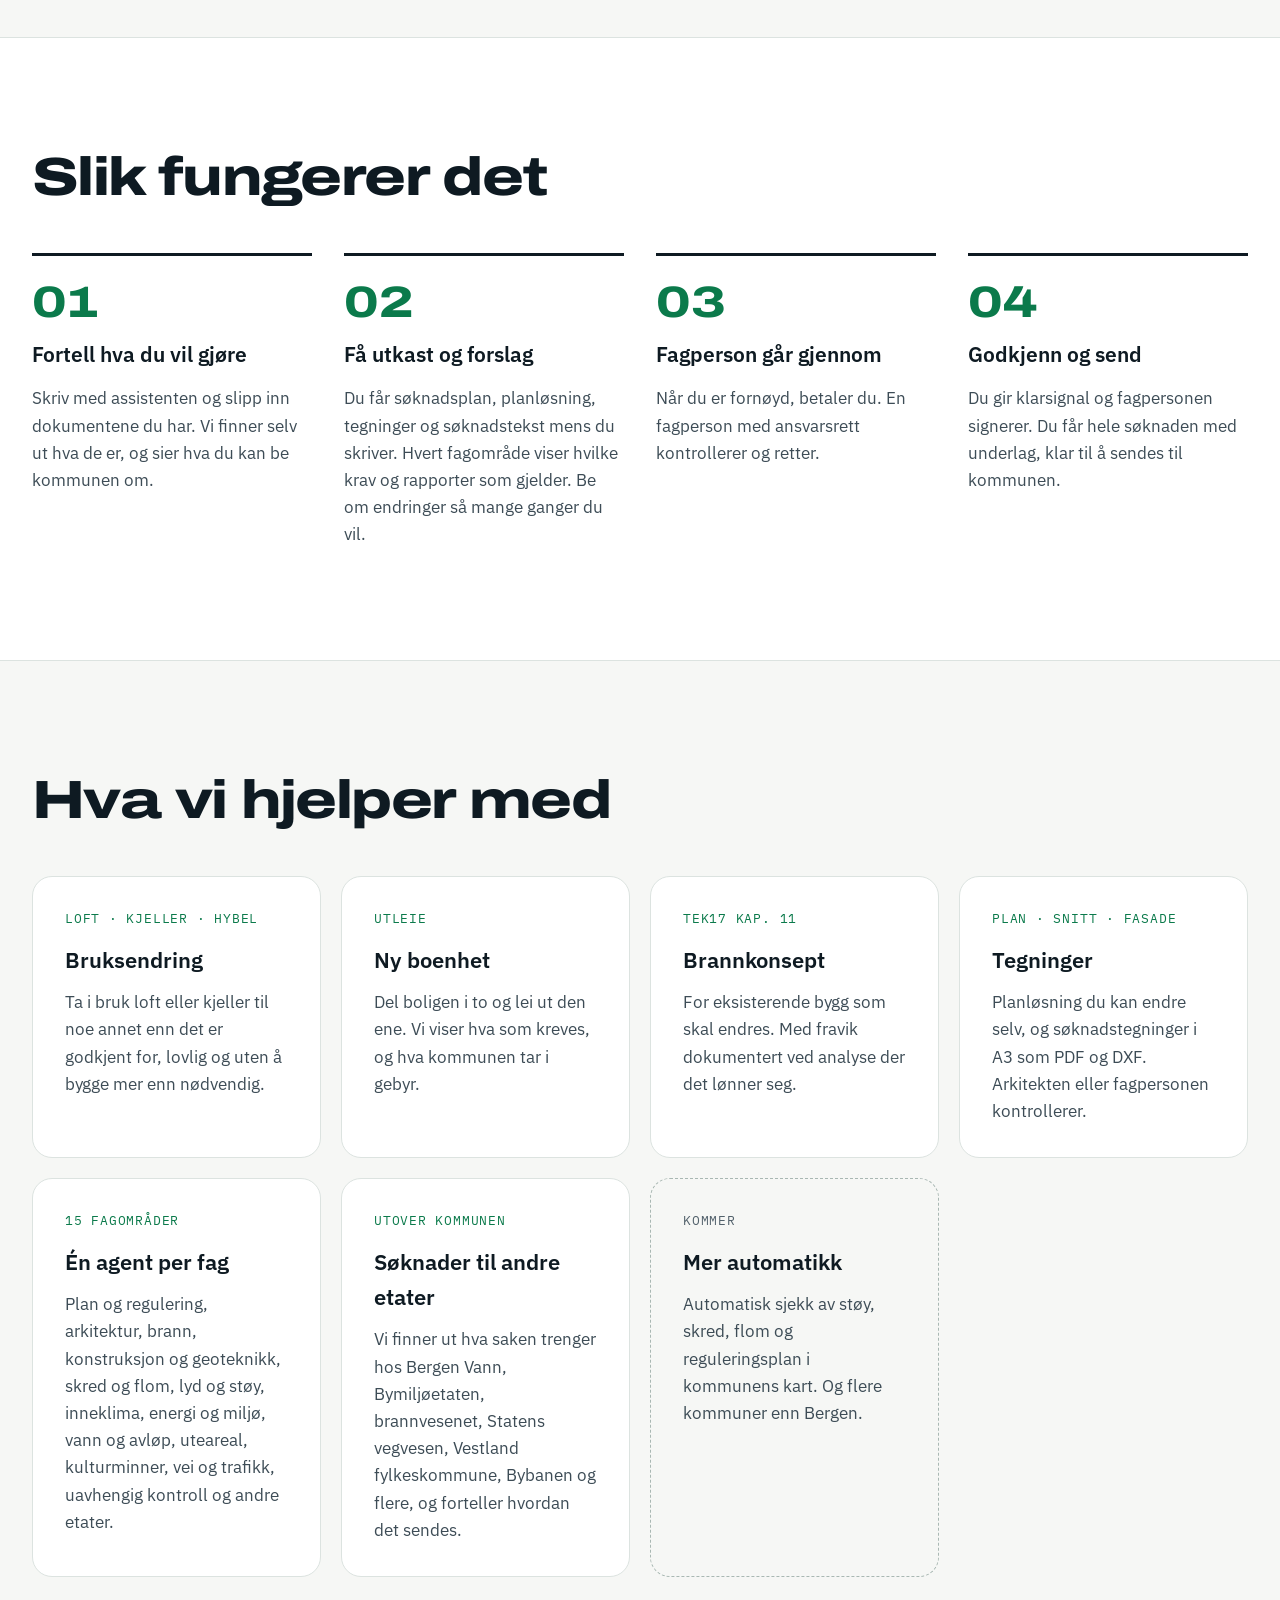
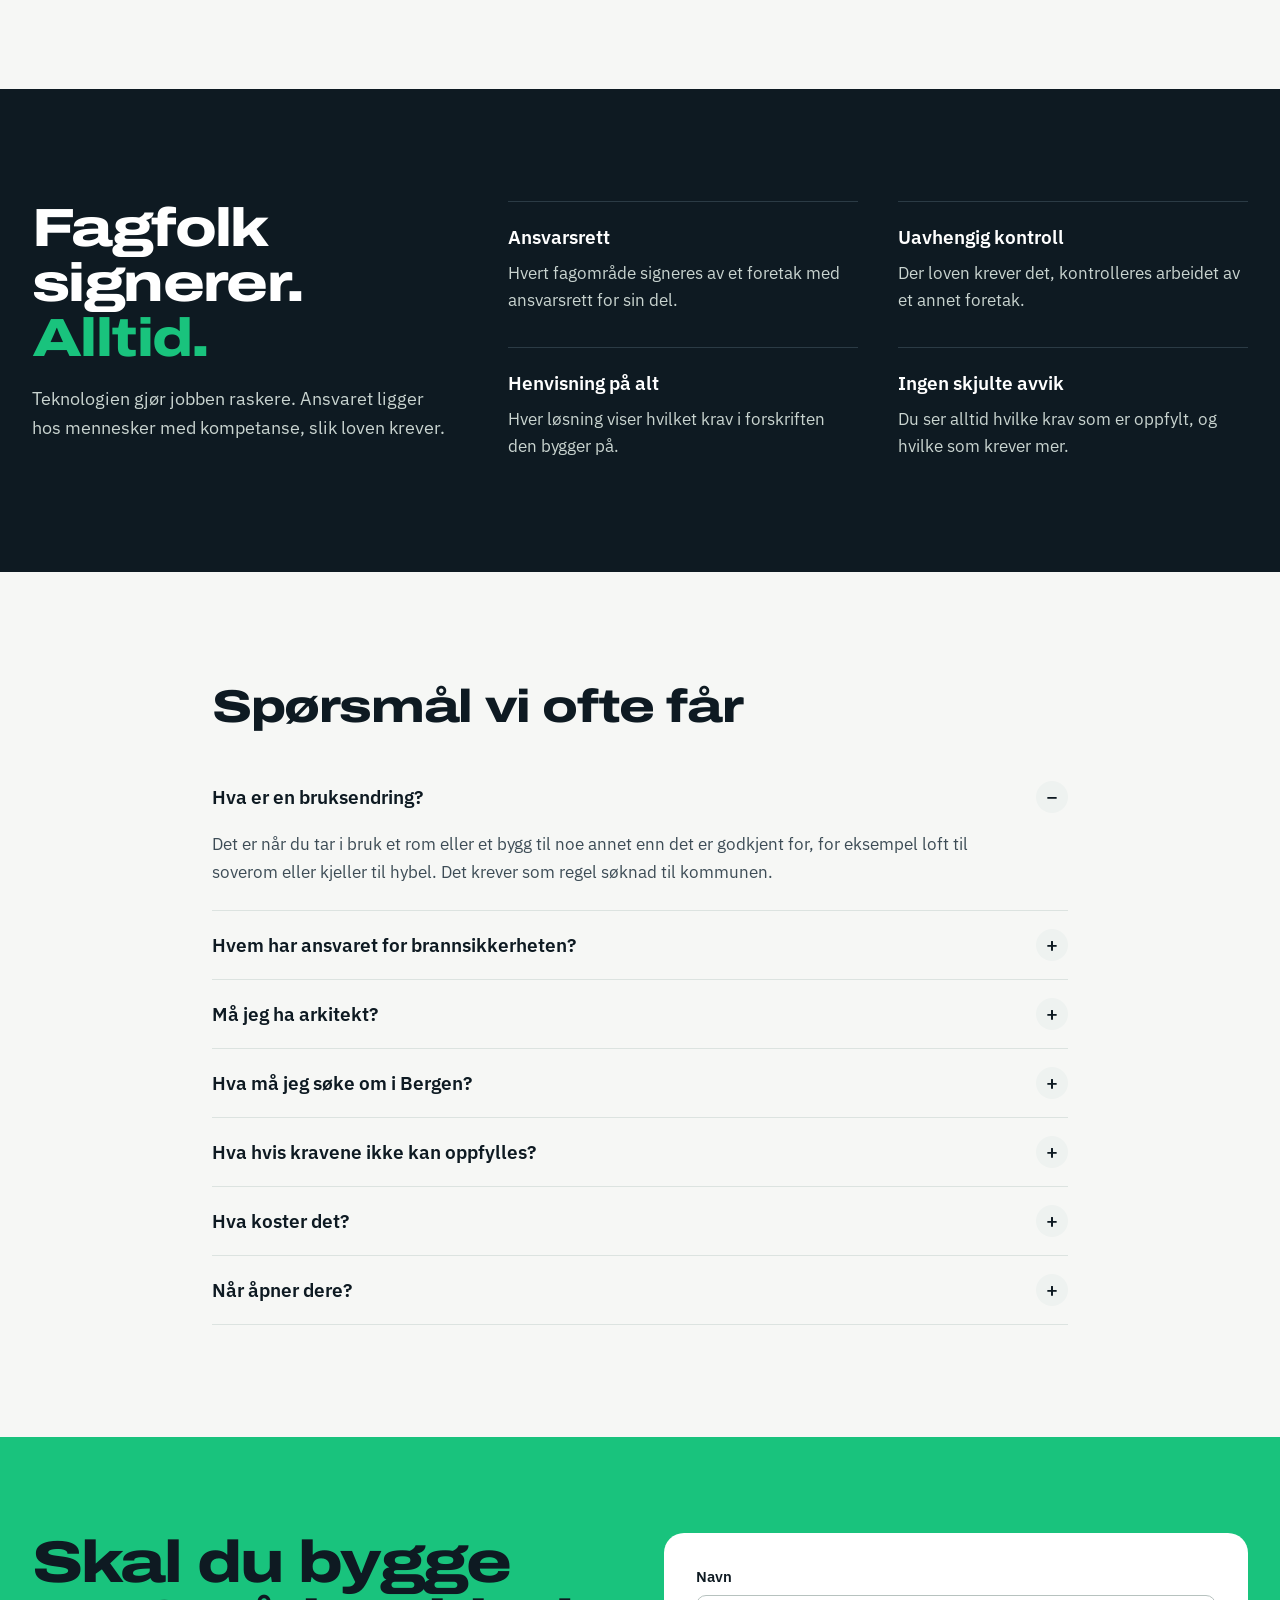
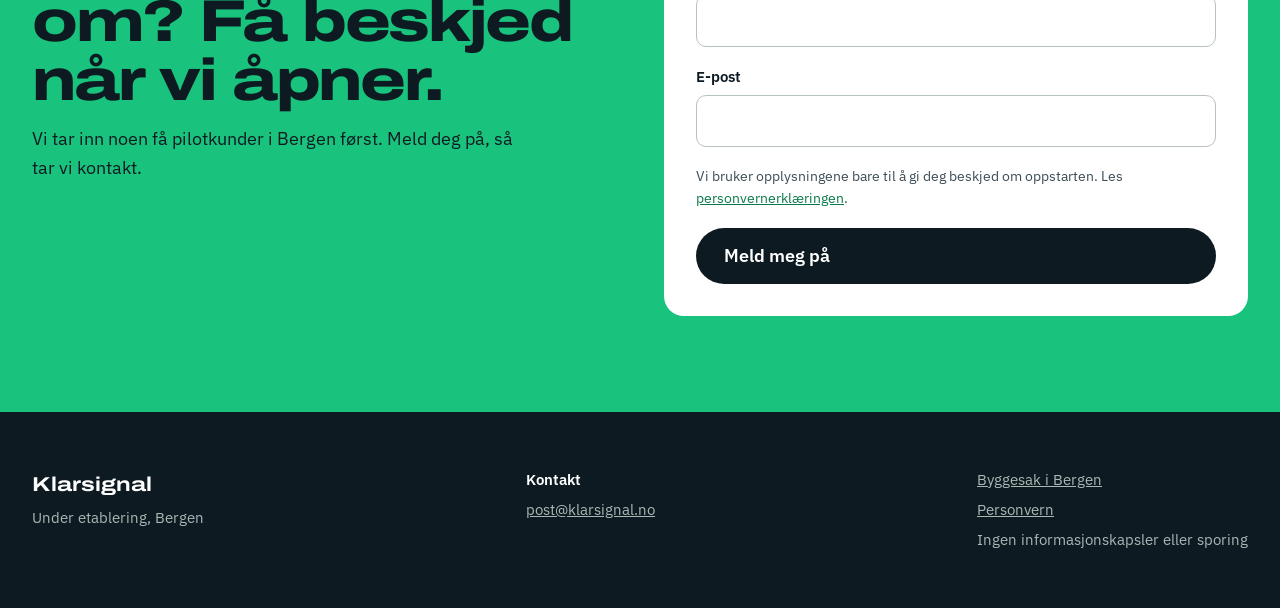
==== commit fbc4e93a: "Nettside: fagområdene, tegninger og søknader til andre etater, uten løfter vi ikke leverer - Fjerner" ====
--- a/index.html
+++ b/index.html
@@ -44,7 +44,7 @@
       <div class="hero-text">
         <p class="badge eyebrow"><span class="dot"></span>Lanseres snart i Bergen</p>
         <h1 class="display">Bygg om. <span>Uten å bygge for mye.</span></h1>
-        <p class="lead">Klarsignal finner den beste lovlige veien for bruksendringen din. Vi henter tegningene fra kommunen, regner på løsningene og lager søknaden. En fagperson med ansvarsrett går gjennom og signerer.</p>
+        <p class="lead">Klarsignal finner den beste lovlige veien for byggesaken din. Vi finner ut hvilke søknader og rapporter saken trenger, lager tegninger og søknadsutkast, og sier hva du trenger fra kommunen. En fagperson med ansvarsrett går gjennom og signerer.</p>
         <div class="cta-row">
           <a class="btn btn-signal" href="#venteliste">Få beskjed når vi åpner
             <svg width="18" height="18" viewBox="0 0 18 18" aria-hidden="true"><path d="M3 9h11M10 4.5L14.5 9 10 13.5" stroke="#0E1A22" stroke-width="2" fill="none" stroke-linecap="round" stroke-linejoin="round"/></svg>
@@ -100,9 +100,9 @@
 <div class="strip">
   <div class="wrap">
     <span>Utkast før du betaler</span>
-    <span>Saksinnsyn bestilt for deg</span>
+    <span>Tegninger i arkitektformat</span>
+    <span>Ett fagområde, én agent</span>
     <span>Signert av fagperson med ansvarsrett</span>
-    <span>Sendt rett til kommunen</span>
   </div>
 </div>
 
@@ -136,10 +136,10 @@
   <div class="wrap section">
     <h2 class="display h2">Slik fungerer det</h2>
     <ol class="steps">
-      <li><span class="num">01</span><h3>Fortell hva du vil gjøre</h3><p>Skriv med assistenten og last opp det du har. Vi bestiller byggesaksarkivet fra kommunen for deg.</p></li>
-      <li><span class="num">02</span><h3>Få utkast og forslag</h3><p>Vi regner på løsningene og viser hva de koster. Be om endringer så mange ganger du vil.</p></li>
+      <li><span class="num">01</span><h3>Fortell hva du vil gjøre</h3><p>Skriv med assistenten og slipp inn dokumentene du har. Vi finner selv ut hva de er, og sier hva du kan be kommunen om.</p></li>
+      <li><span class="num">02</span><h3>Få utkast og forslag</h3><p>Du får søknadsplan, planløsning, tegninger og søknadstekst mens du skriver. Hvert fagområde viser hvilke krav og rapporter som gjelder. Be om endringer så mange ganger du vil.</p></li>
       <li><span class="num">03</span><h3>Fagperson går gjennom</h3><p>Når du er fornøyd, betaler du. En fagperson med ansvarsrett kontrollerer og retter.</p></li>
-      <li><span class="num">04</span><h3>Godkjenn, så sender vi</h3><p>Du gir klarsignal, fagpersonen signerer, og søknaden går til kommunen med alt underlag.</p></li>
+      <li><span class="num">04</span><h3>Godkjenn og send</h3><p>Du gir klarsignal og fagpersonen signerer. Du får hele søknaden med underlag, klar til å sendes til kommunen.</p></li>
     </ol>
   </div>
 </section>
@@ -148,9 +148,12 @@
   <h2 class="display h2">Hva vi hjelper med</h2>
   <div class="grid four">
     <div class="card service"><span class="eyebrow">Loft · kjeller · hybel</span><strong>Bruksendring</strong><p>Ta i bruk loft eller kjeller til noe annet enn det er godkjent for, lovlig og uten å bygge mer enn nødvendig.</p></div>
-    <div class="card service"><span class="eyebrow">Utleie</span><strong>Ny boenhet</strong><p>Del boligen i to og lei ut den ene. Vi viser hva som kreves, og hva det koster.</p></div>
+    <div class="card service"><span class="eyebrow">Utleie</span><strong>Ny boenhet</strong><p>Del boligen i to og lei ut den ene. Vi viser hva som kreves, og hva kommunen tar i gebyr.</p></div>
     <div class="card service"><span class="eyebrow">TEK17 kap. 11</span><strong>Brannkonsept</strong><p>For eksisterende bygg som skal endres. Med fravik dokumentert ved analyse der det lønner seg.</p></div>
-    <div class="card service soon"><span class="eyebrow">Kommer</span><strong>Flere fagområder</strong><p>Universell utforming, dagslys, lyd og energi. Og flere kommuner enn Bergen.</p></div>
+    <div class="card service"><span class="eyebrow">Plan · snitt · fasade</span><strong>Tegninger</strong><p>Planløsning du kan endre selv, og søknadstegninger i A3 som PDF og DXF. Arkitekten eller fagpersonen kontrollerer.</p></div>
+    <div class="card service"><span class="eyebrow">15 fagområder</span><strong>Én agent per fag</strong><p>Plan og regulering, arkitektur, brann, konstruksjon og geoteknikk, skred og flom, lyd og støy, inneklima, energi og miljø, vann og avløp, uteareal, kulturminner, vei og trafikk, uavhengig kontroll og andre etater.</p></div>
+    <div class="card service"><span class="eyebrow">Utover kommunen</span><strong>Søknader til andre etater</strong><p>Vi finner ut hva saken trenger hos Bergen Vann, Bymiljøetaten, brannvesenet, Statens vegvesen, Vestland fylkeskommune, Bybanen og flere, og forteller hvordan det sendes.</p></div>
+    <div class="card service soon"><span class="eyebrow">Kommer</span><strong>Mer automatikk</strong><p>Automatisk sjekk av støy, skred, flom og reguleringsplan i kommunens kart. Og flere kommuner enn Bergen.</p></div>
   </div>
 </section>
 
@@ -162,7 +165,7 @@
         <p>Teknologien gjør jobben raskere. Ansvaret ligger hos mennesker med kompetanse, slik loven krever.</p>
       </div>
       <div class="trust-grid">
-        <div><strong>Ansvarsrett</strong><span>Brannkonseptet signeres av et foretak med ansvarsrett for prosjekteringen.</span></div>
+        <div><strong>Ansvarsrett</strong><span>Hvert fagområde signeres av et foretak med ansvarsrett for sin del.</span></div>
         <div><strong>Uavhengig kontroll</strong><span>Der loven krever det, kontrolleres arbeidet av et annet foretak.</span></div>
         <div><strong>Henvisning på alt</strong><span>Hver løsning viser hvilket krav i forskriften den bygger på.</span></div>
         <div><strong>Ingen skjulte avvik</strong><span>Du ser alltid hvilke krav som er oppfylt, og hvilke som krever mer.</span></div>
@@ -176,7 +179,7 @@
   <div>
     <details open><summary>Hva er en bruksendring?</summary><p>Det er når du tar i bruk et rom eller et bygg til noe annet enn det er godkjent for, for eksempel loft til soverom eller kjeller til hybel. Det krever som regel søknad til kommunen.</p></details>
     <details><summary>Hvem har ansvaret for brannsikkerheten?</summary><p>Et foretak med ansvarsrett. Klarsignal lager utkastet, og fagpersonen kontrollerer, retter og signerer før noe sendes til kommunen.</p></details>
-    <details><summary>Må jeg ha arkitekt?</summary><p>Ikke alltid. Har du tegninger fra før, bruker vi dem. Mangler du tegninger, henter vi det kommunen har, og sier fra hvis noe må tegnes på nytt.</p></details>
+    <details><summary>Må jeg ha arkitekt?</summary><p>Ikke alltid. Har du tegninger fra før, bruker vi dem. Mangler du tegninger, tegner vi dagens planløsning ut fra målene og sier hvilke tegninger du kan be kommunen om. En fagperson kontrollerer tegningene før de sendes.</p></details>
     <details><summary>Hva må jeg søke om i Bergen?</summary><p>Det avhenger av tiltaket. Vi har samlet søknader, dokumentasjonskrav, andre etater og gebyrer for 2026 på siden <a href="bergen.html">Byggesak i Bergen</a>, med lenker til kommunen.</p></details>
     <details><summary>Hva hvis kravene ikke kan oppfylles?</summary><p>Mange krav kan oppfylles på en annen måte, dokumentert med analyse. Andre krever dispensasjon fra kommunen. Vi sier tydelig fra hvilket som gjelder før du betaler.</p></details>
     <details><summary>Hva koster det?</summary><p>Utkastet blir gratis. Prisen for gjennomgang og signering publiserer vi når vi åpner.</p></details>
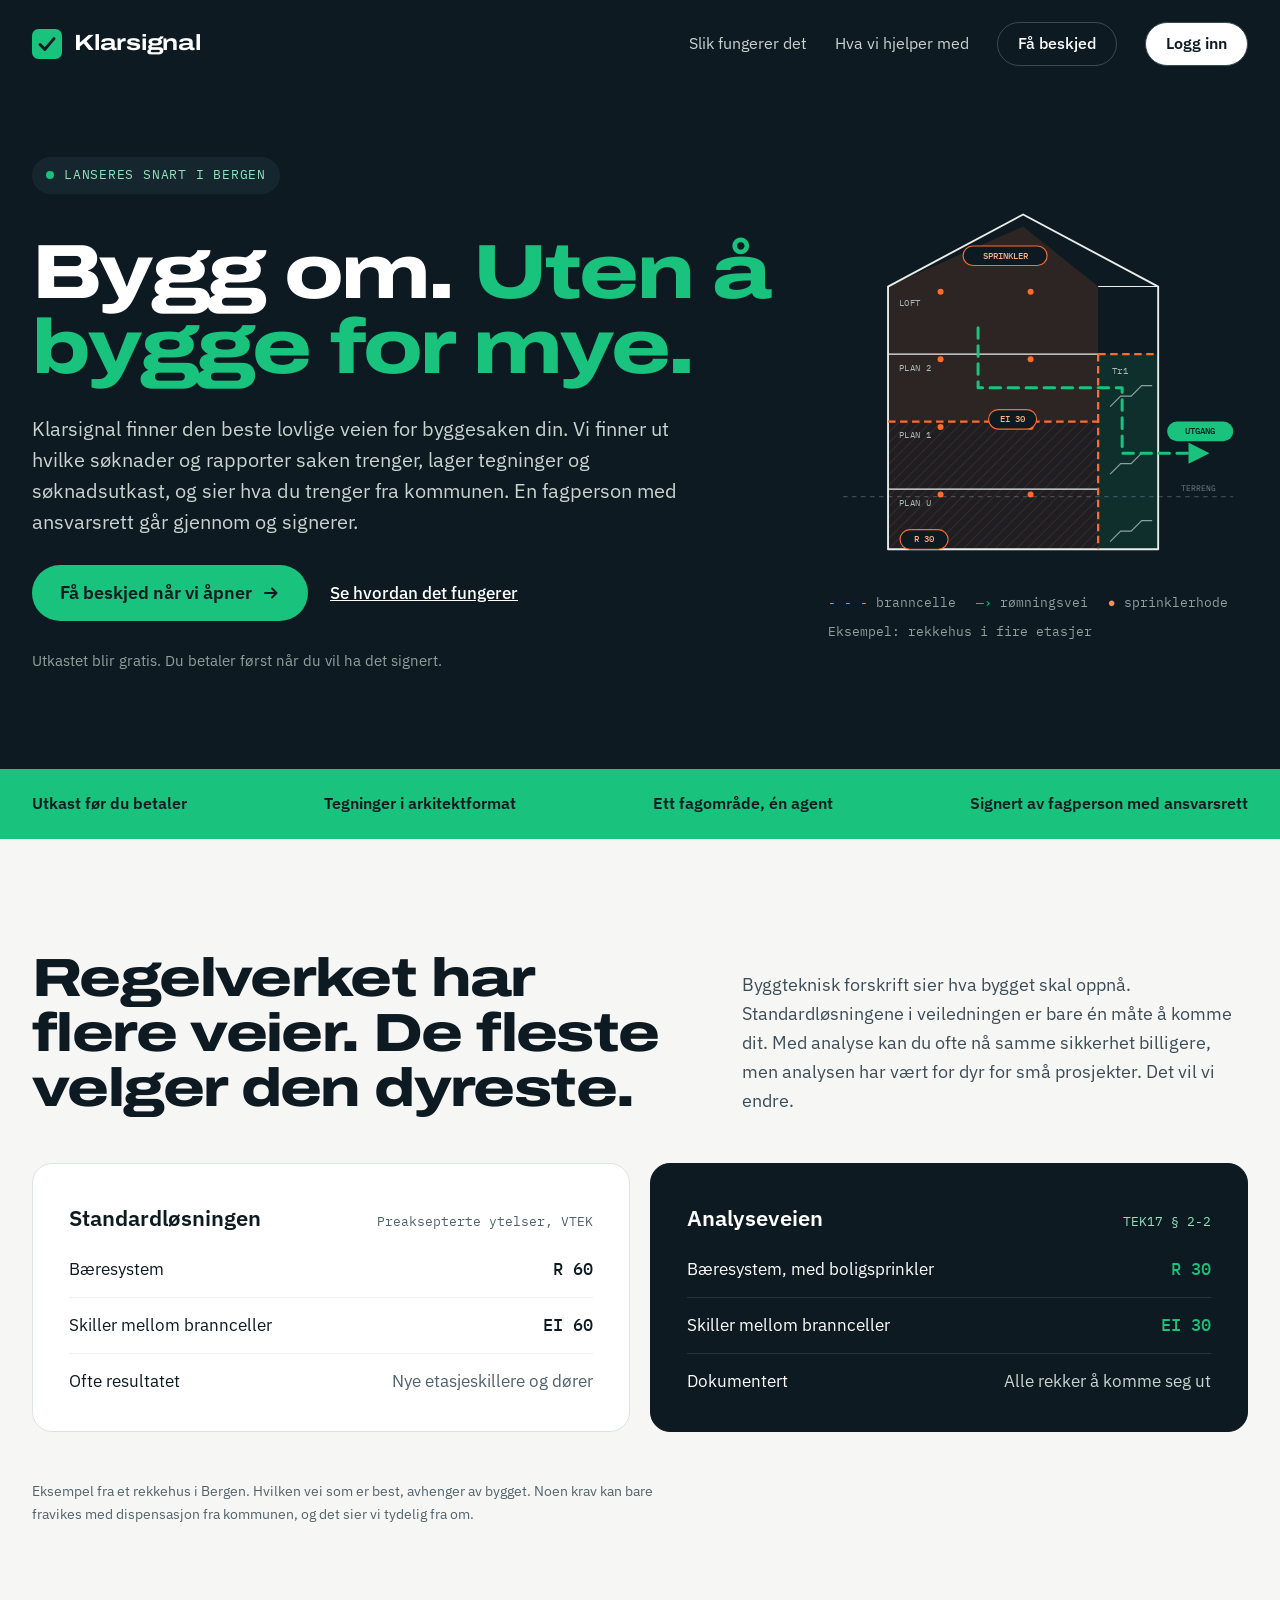
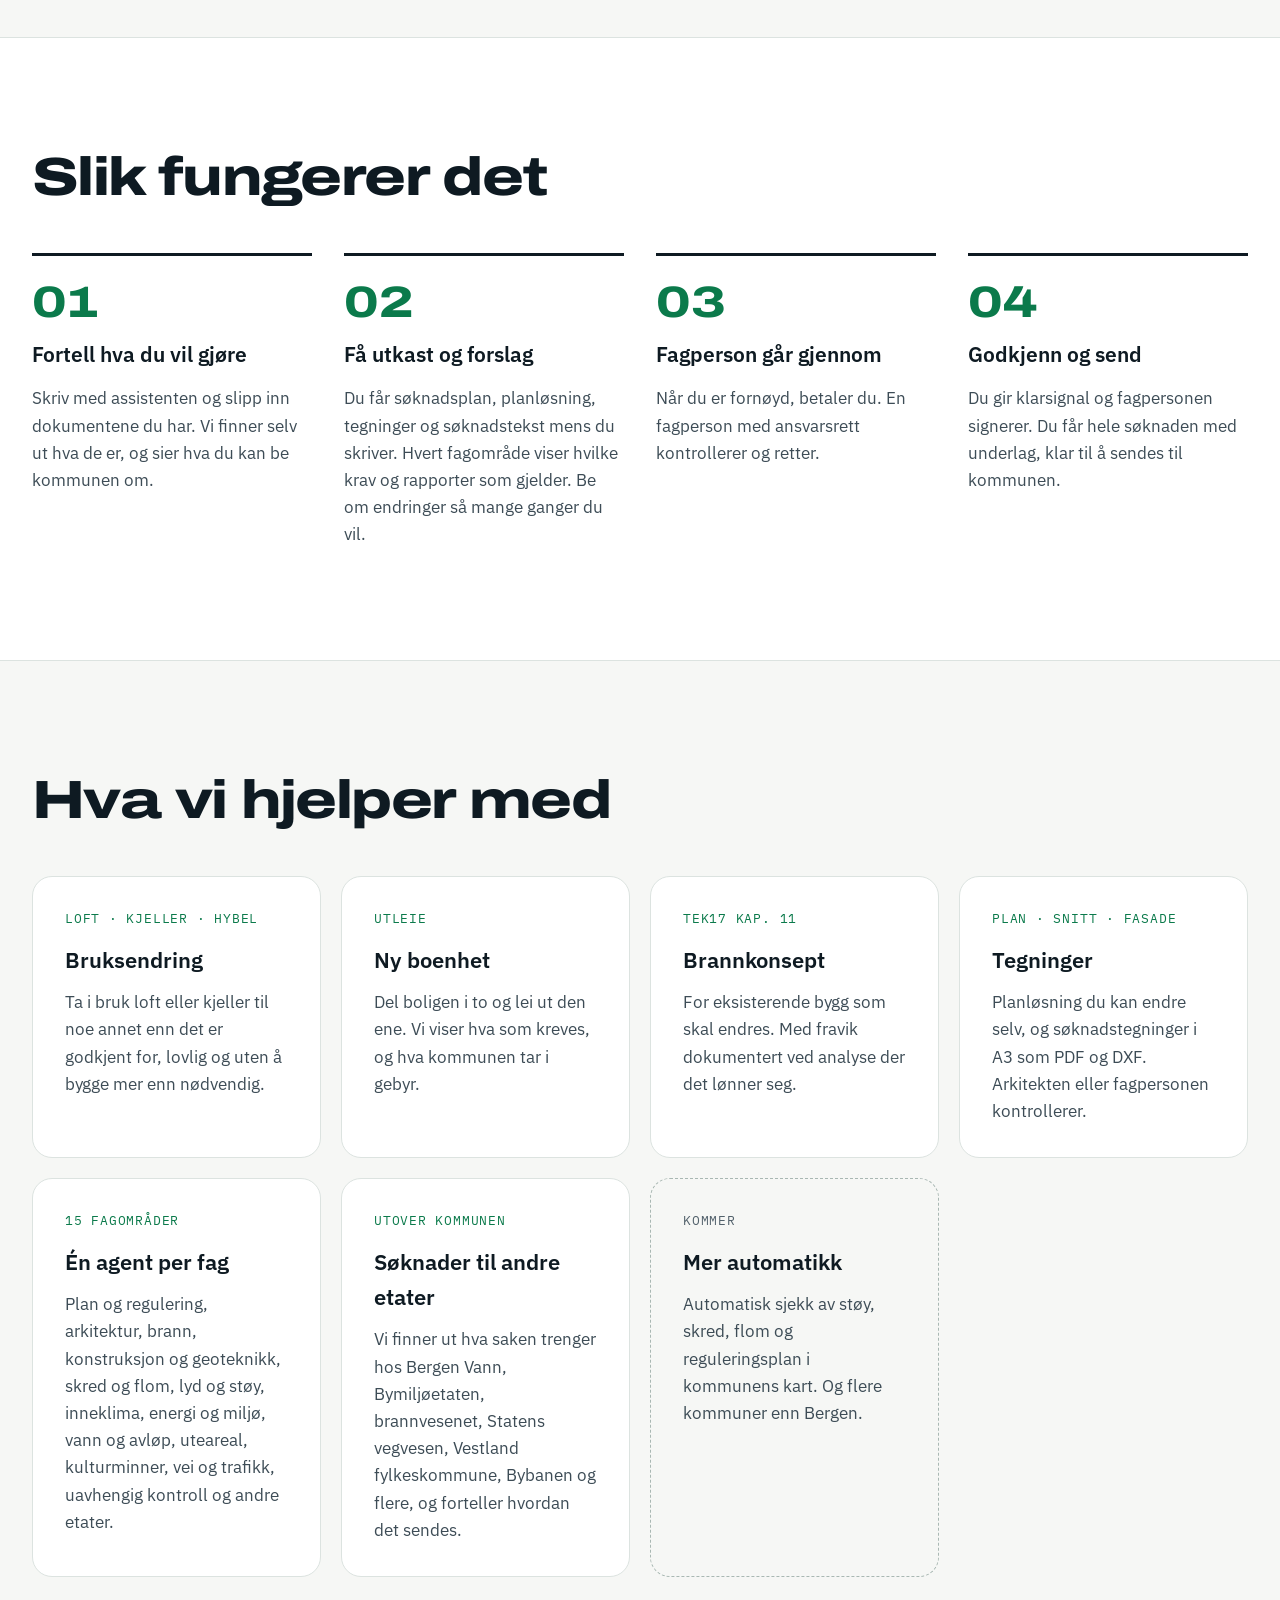
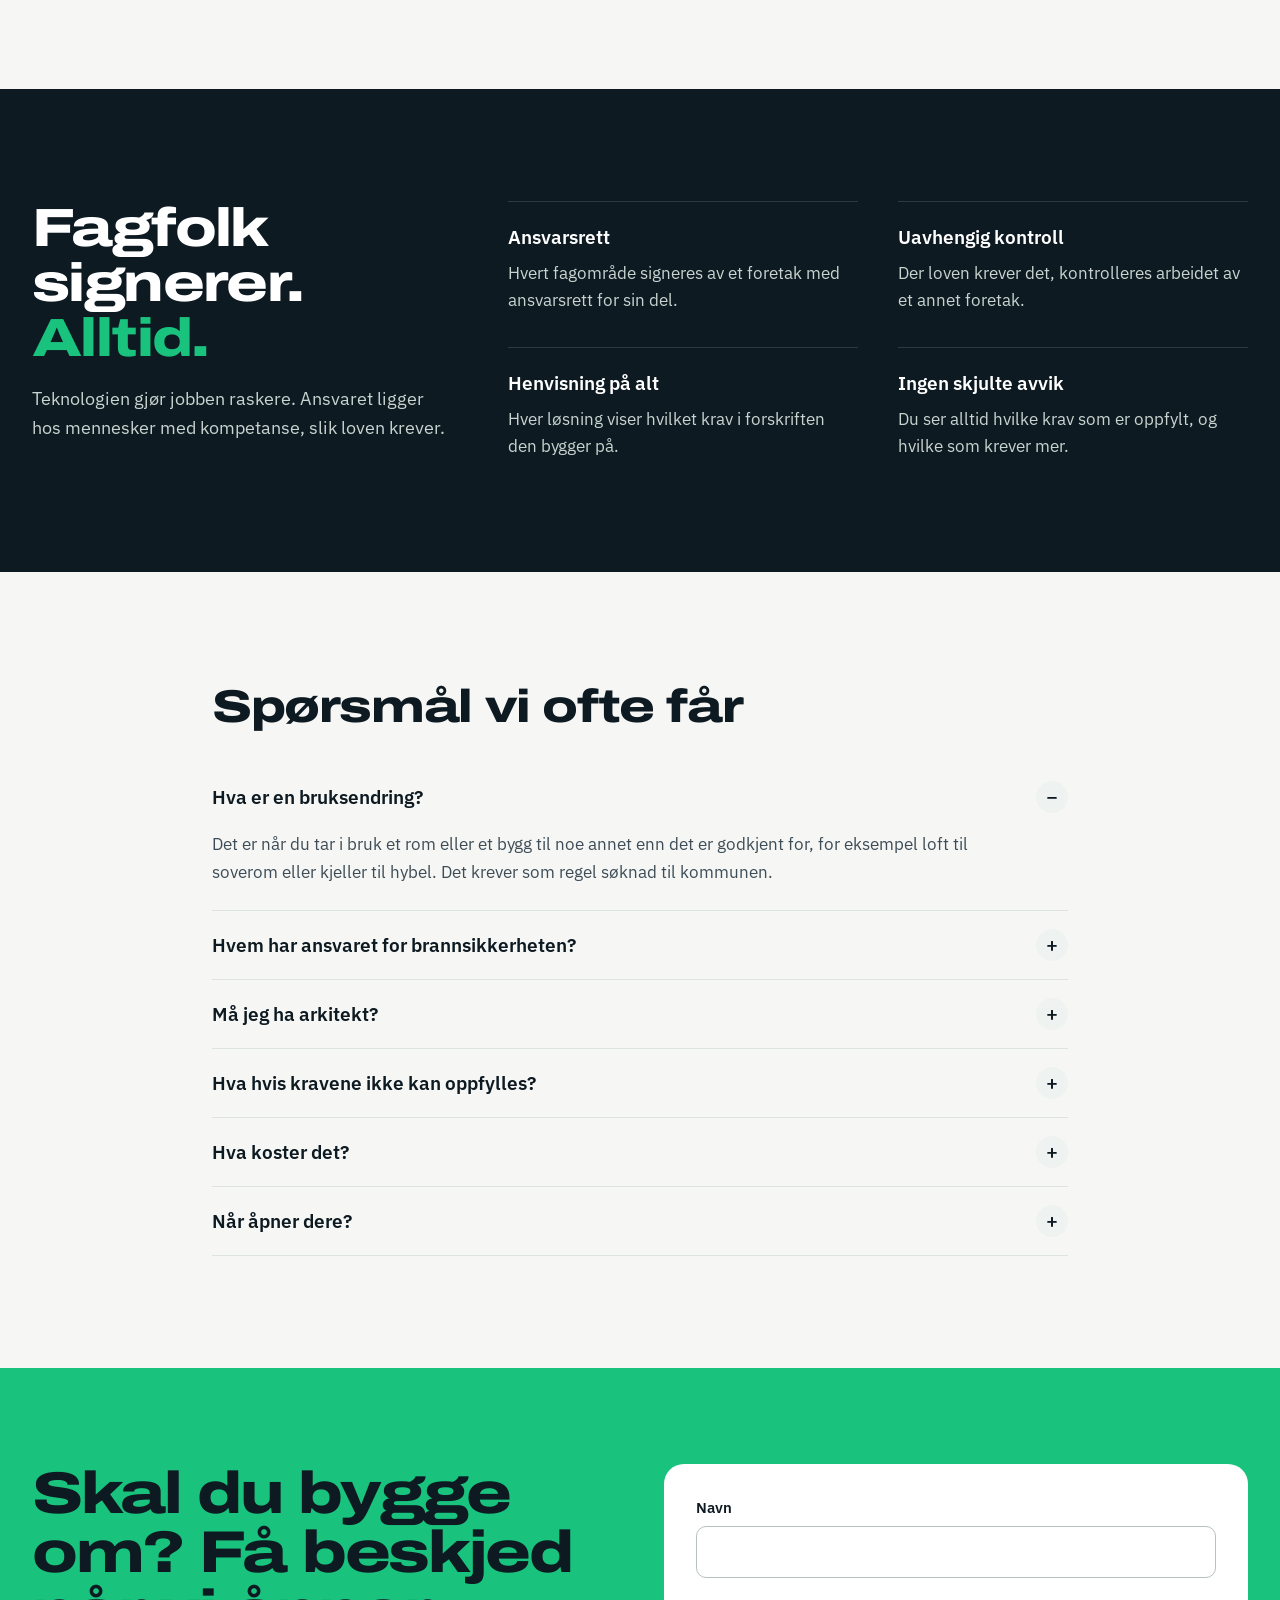
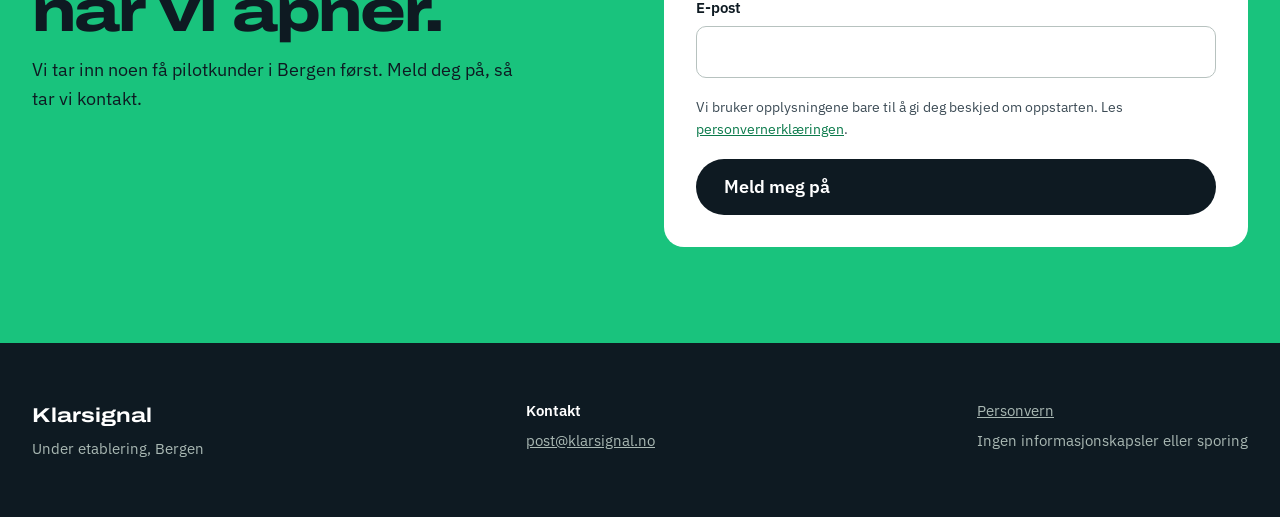
==== commit c5929d4d: "Nettside: fagområdene, tegninger og søknader til andre etater, uten løfter vi ikke leverer - Fjerner" ====
--- a/index.html
+++ b/index.html
@@ -25,7 +25,6 @@
       <nav class="nav" aria-label="Hovedmeny">
         <a class="hide-sm" href="#slik">Slik fungerer det</a>
         <a class="hide-sm" href="#tjenester">Hva vi hjelper med</a>
-        <a class="hide-sm" href="bergen.html">Byggesak i Bergen</a>
         <a class="pill" href="#venteliste">Få beskjed</a>
         <details class="logg-inn">
           <summary class="pill pill-lys">Logg inn</summary>
@@ -180,7 +179,6 @@
     <details open><summary>Hva er en bruksendring?</summary><p>Det er når du tar i bruk et rom eller et bygg til noe annet enn det er godkjent for, for eksempel loft til soverom eller kjeller til hybel. Det krever som regel søknad til kommunen.</p></details>
     <details><summary>Hvem har ansvaret for brannsikkerheten?</summary><p>Et foretak med ansvarsrett. Klarsignal lager utkastet, og fagpersonen kontrollerer, retter og signerer før noe sendes til kommunen.</p></details>
     <details><summary>Må jeg ha arkitekt?</summary><p>Ikke alltid. Har du tegninger fra før, bruker vi dem. Mangler du tegninger, tegner vi dagens planløsning ut fra målene og sier hvilke tegninger du kan be kommunen om. En fagperson kontrollerer tegningene før de sendes.</p></details>
-    <details><summary>Hva må jeg søke om i Bergen?</summary><p>Det avhenger av tiltaket. Vi har samlet søknader, dokumentasjonskrav, andre etater og gebyrer for 2026 på siden <a href="bergen.html">Byggesak i Bergen</a>, med lenker til kommunen.</p></details>
     <details><summary>Hva hvis kravene ikke kan oppfylles?</summary><p>Mange krav kan oppfylles på en annen måte, dokumentert med analyse. Andre krever dispensasjon fra kommunen. Vi sier tydelig fra hvilket som gjelder før du betaler.</p></details>
     <details><summary>Hva koster det?</summary><p>Utkastet blir gratis. Prisen for gjennomgang og signering publiserer vi når vi åpner.</p></details>
     <details><summary>Når åpner dere?</summary><p>Vi starter i Bergen med noen få pilotkunder. Meld deg på ventelisten, så hører du fra oss.</p></details>
@@ -208,7 +206,7 @@
   <div class="wrap">
     <div class="col"><strong style="font-family: var(--display); font-stretch: 125%; font-size: 20px">Klarsignal</strong><span>Under etablering, Bergen</span></div>
     <div class="col"><strong>Kontakt</strong><a href="mailto:post@klarsignal.no">post@klarsignal.no</a></div>
-    <div class="col"><a href="bergen.html">Byggesak i Bergen</a><a href="personvern.html">Personvern</a><span>Ingen informasjonskapsler eller sporing</span></div>
+    <div class="col"><a href="personvern.html">Personvern</a><span>Ingen informasjonskapsler eller sporing</span></div>
   </div>
 </footer>
 
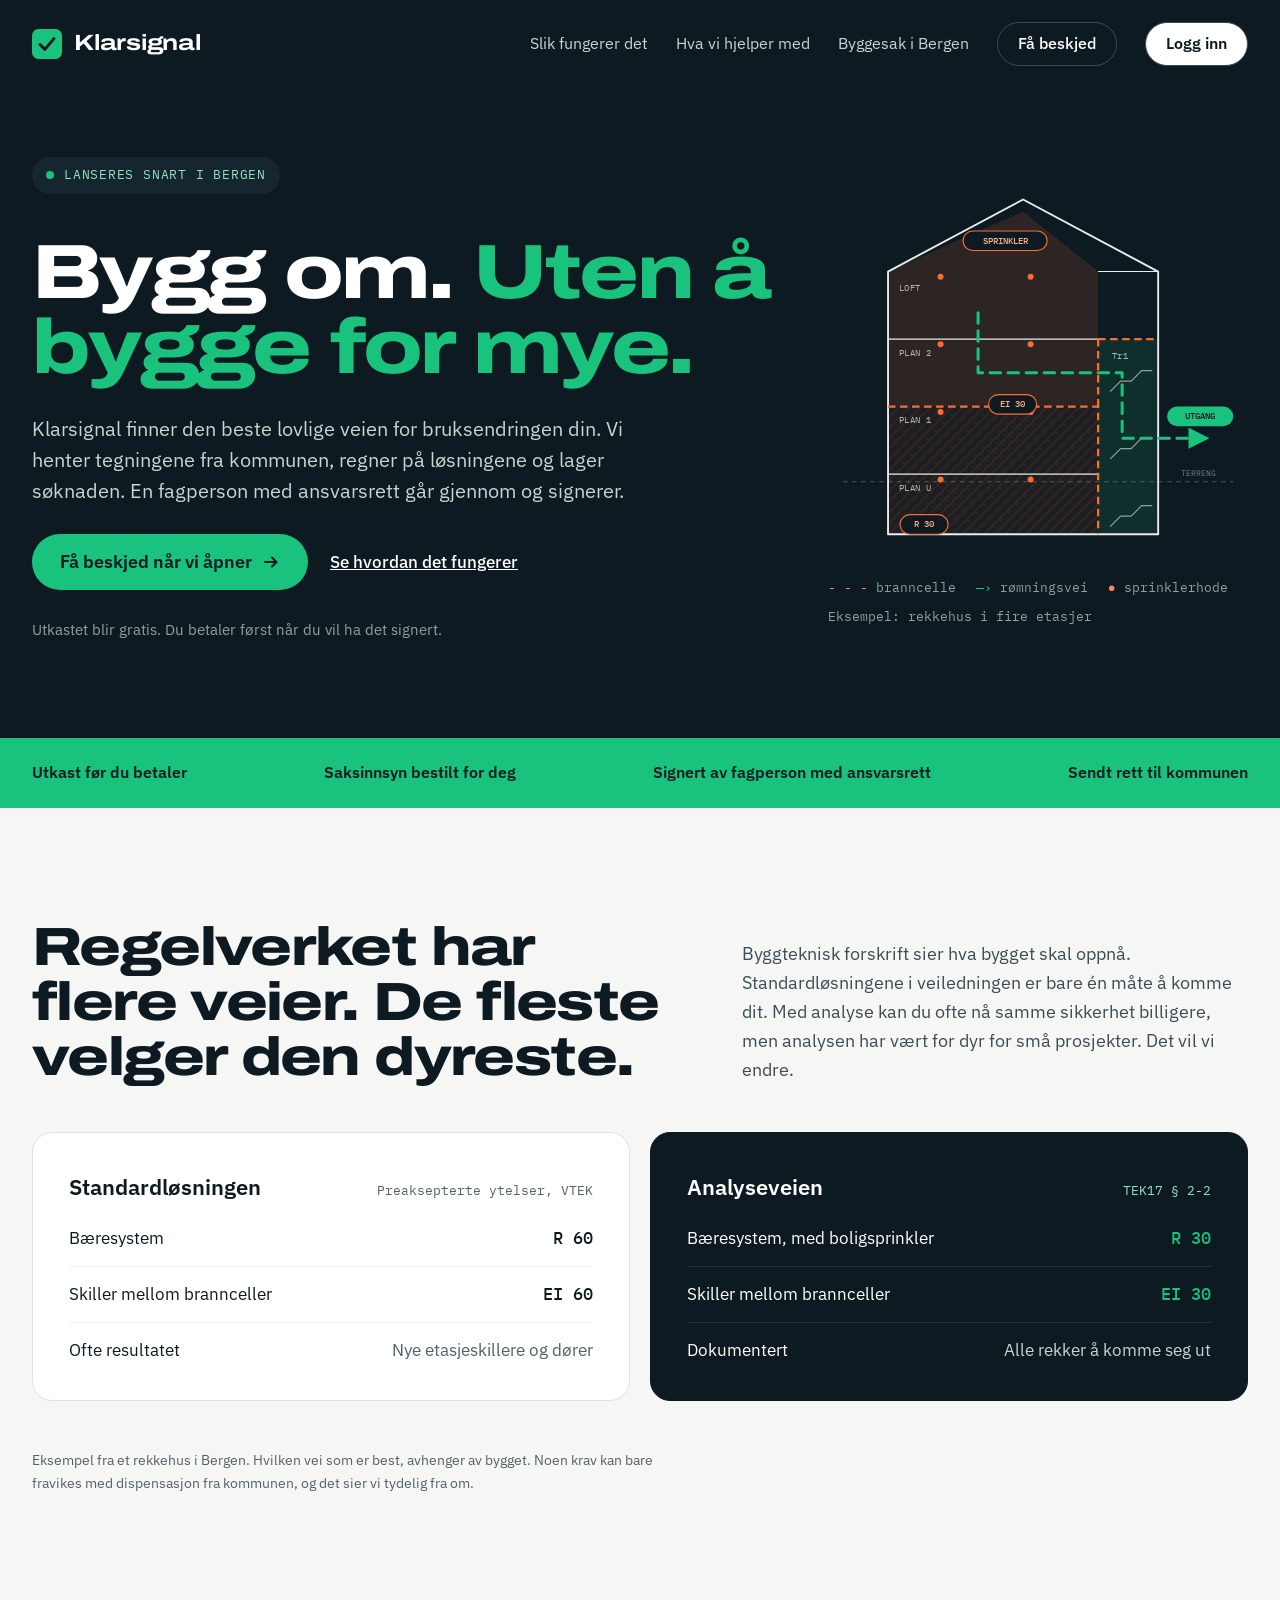
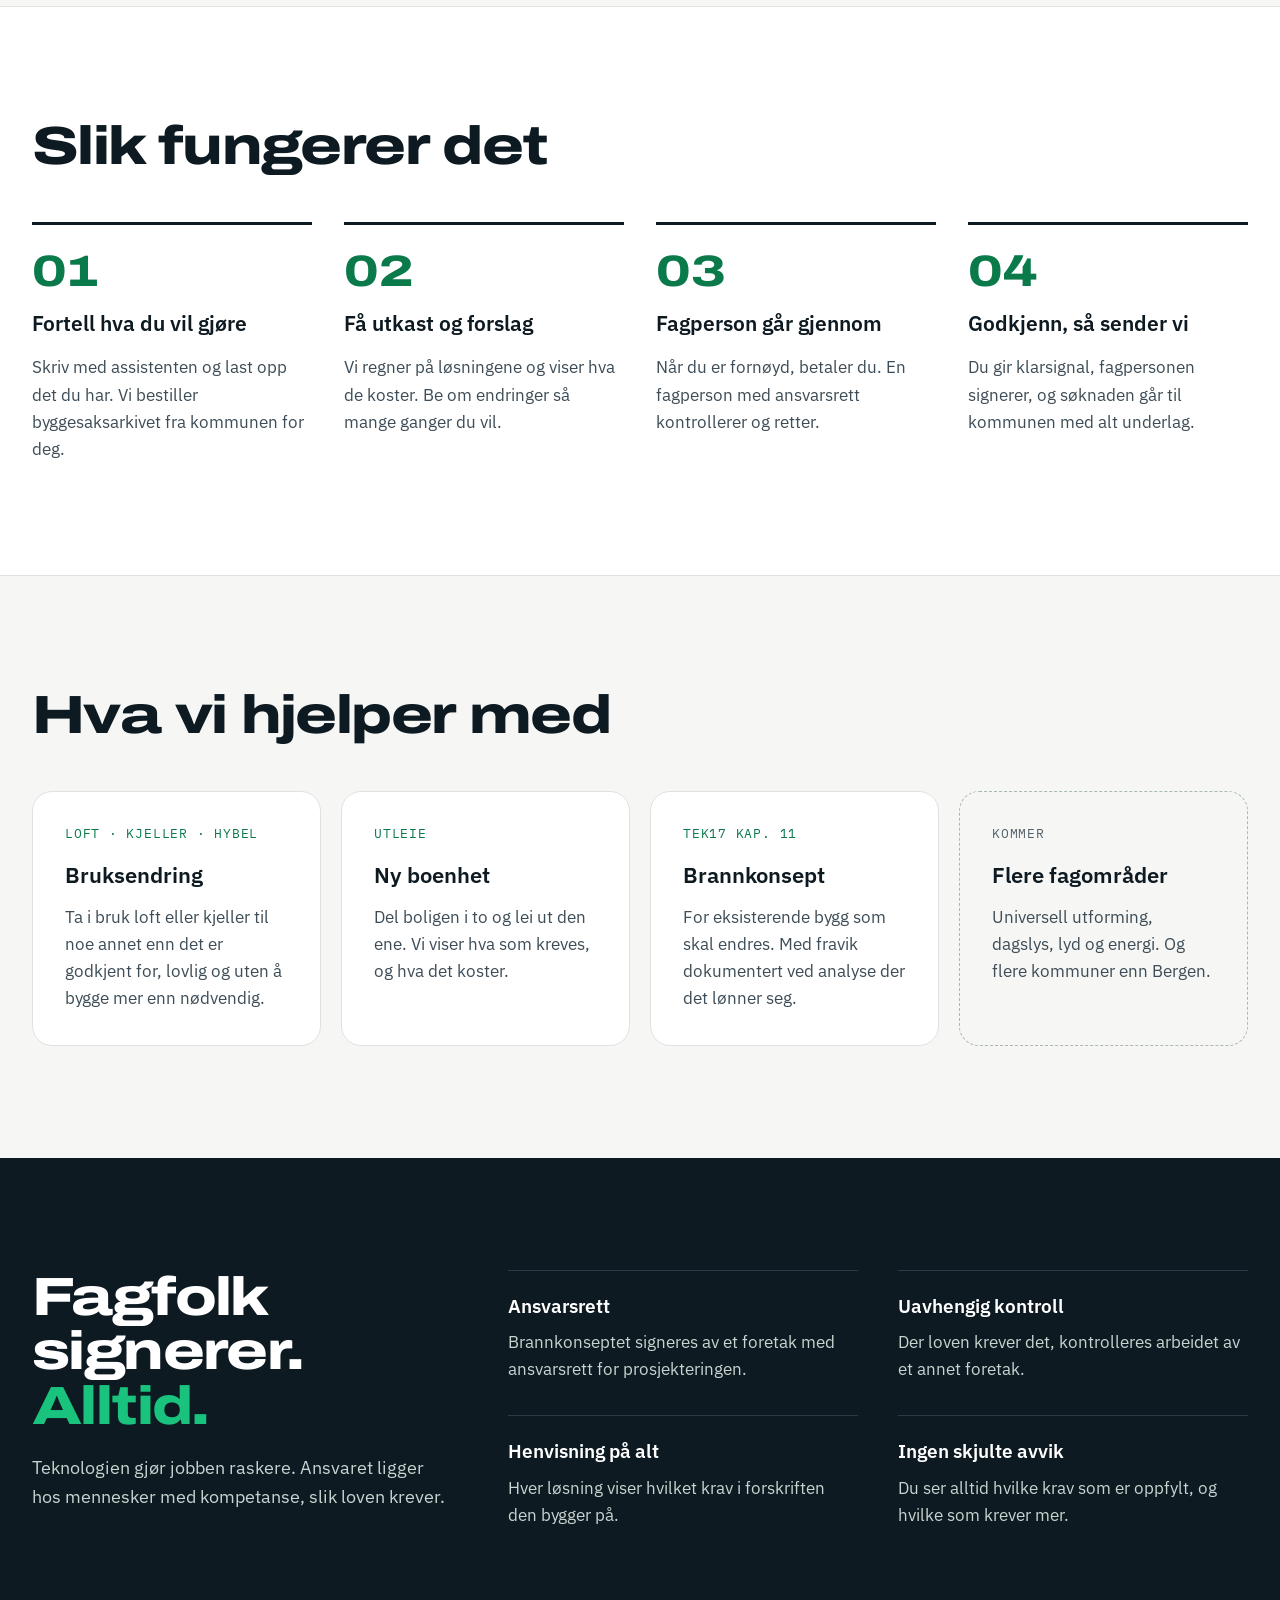
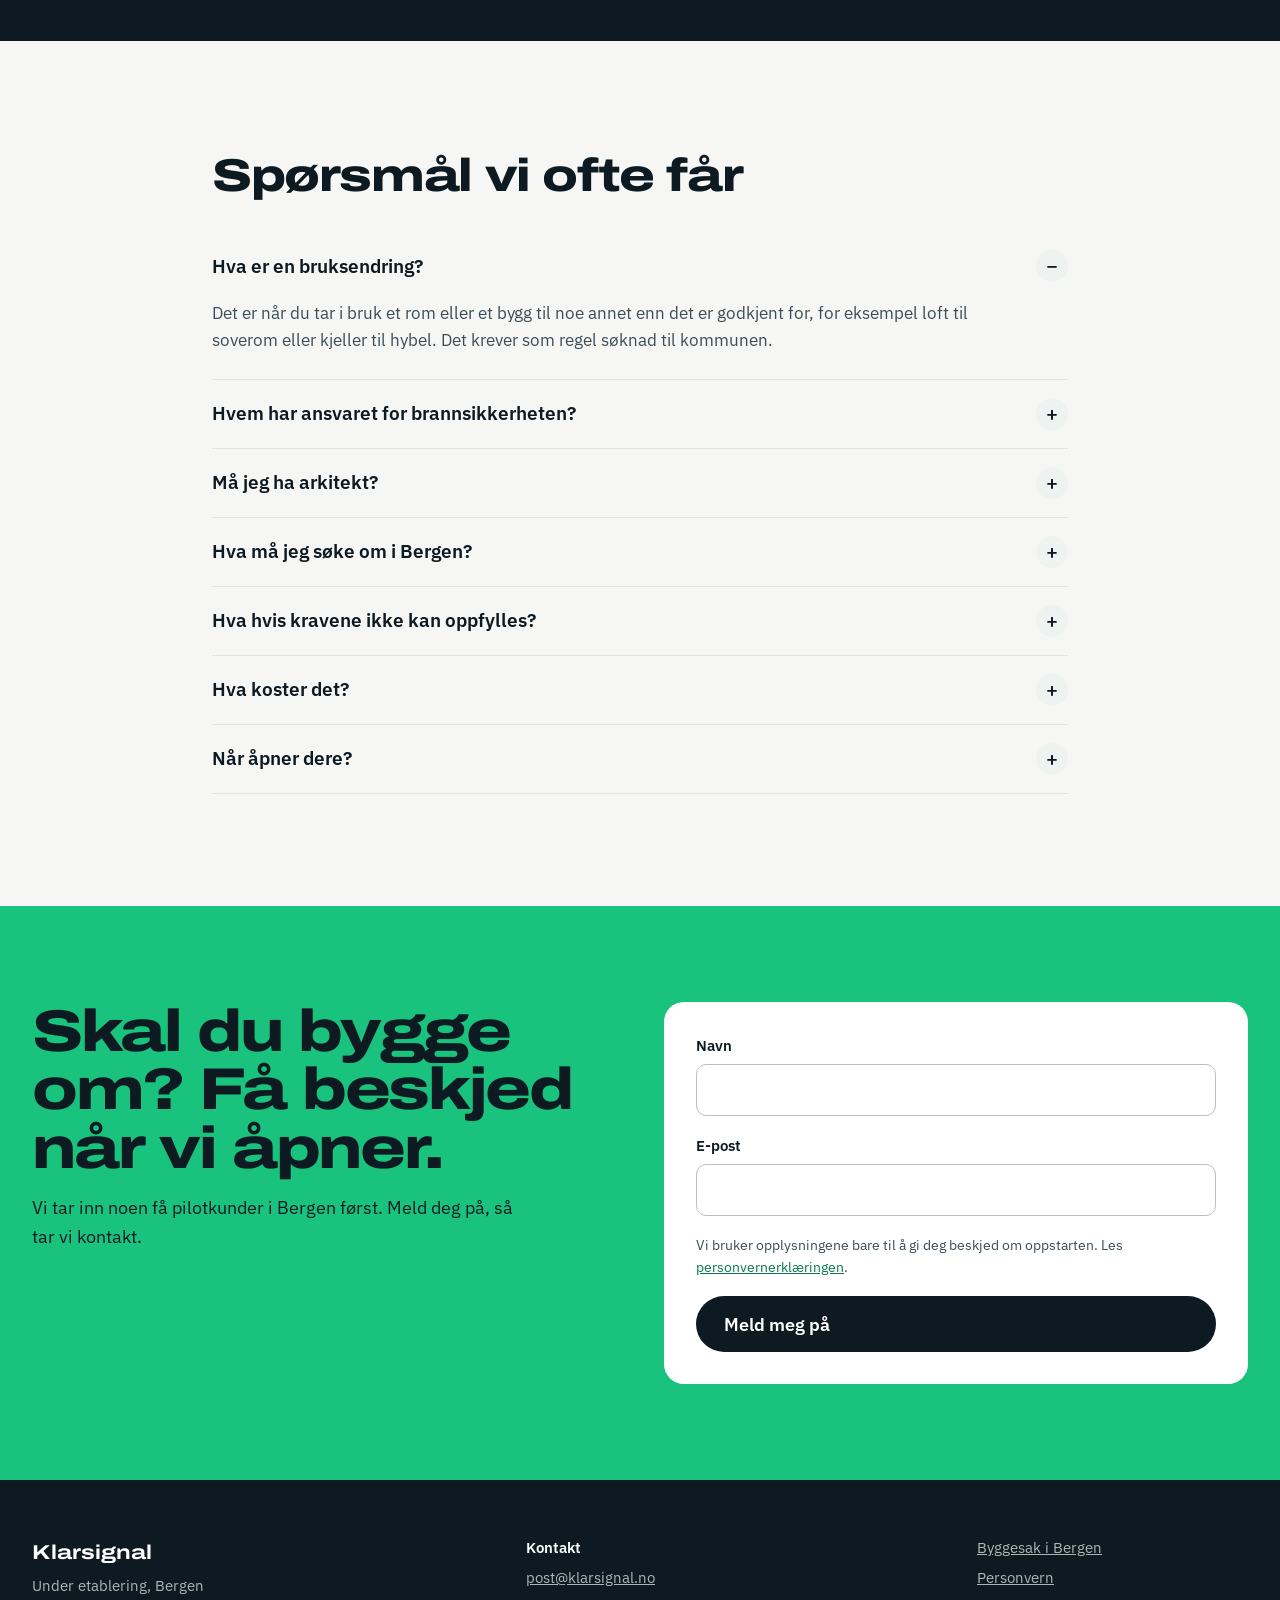
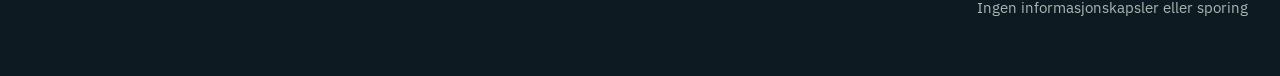
==== commit 98bec597: "Merge pull request #4 from Klarsignal/bergen-veiviser Ny side: Byggesak i Bergen" ====
--- a/index.html
+++ b/index.html
@@ -25,6 +25,7 @@
       <nav class="nav" aria-label="Hovedmeny">
         <a class="hide-sm" href="#slik">Slik fungerer det</a>
         <a class="hide-sm" href="#tjenester">Hva vi hjelper med</a>
+        <a class="hide-sm" href="bergen.html">Byggesak i Bergen</a>
         <a class="pill" href="#venteliste">Få beskjed</a>
         <details class="logg-inn">
           <summary class="pill pill-lys">Logg inn</summary>
@@ -43,7 +44,7 @@
       <div class="hero-text">
         <p class="badge eyebrow"><span class="dot"></span>Lanseres snart i Bergen</p>
         <h1 class="display">Bygg om. <span>Uten å bygge for mye.</span></h1>
-        <p class="lead">Klarsignal finner den beste lovlige veien for byggesaken din. Vi finner ut hvilke søknader og rapporter saken trenger, lager tegninger og søknadsutkast, og sier hva du trenger fra kommunen. En fagperson med ansvarsrett går gjennom og signerer.</p>
+        <p class="lead">Klarsignal finner den beste lovlige veien for bruksendringen din. Vi henter tegningene fra kommunen, regner på løsningene og lager søknaden. En fagperson med ansvarsrett går gjennom og signerer.</p>
         <div class="cta-row">
           <a class="btn btn-signal" href="#venteliste">Få beskjed når vi åpner
             <svg width="18" height="18" viewBox="0 0 18 18" aria-hidden="true"><path d="M3 9h11M10 4.5L14.5 9 10 13.5" stroke="#0E1A22" stroke-width="2" fill="none" stroke-linecap="round" stroke-linejoin="round"/></svg>
@@ -99,9 +100,9 @@
 <div class="strip">
   <div class="wrap">
     <span>Utkast før du betaler</span>
-    <span>Tegninger i arkitektformat</span>
-    <span>Ett fagområde, én agent</span>
+    <span>Saksinnsyn bestilt for deg</span>
     <span>Signert av fagperson med ansvarsrett</span>
+    <span>Sendt rett til kommunen</span>
   </div>
 </div>
 
@@ -135,10 +136,10 @@
   <div class="wrap section">
     <h2 class="display h2">Slik fungerer det</h2>
     <ol class="steps">
-      <li><span class="num">01</span><h3>Fortell hva du vil gjøre</h3><p>Skriv med assistenten og slipp inn dokumentene du har. Vi finner selv ut hva de er, og sier hva du kan be kommunen om.</p></li>
-      <li><span class="num">02</span><h3>Få utkast og forslag</h3><p>Du får søknadsplan, planløsning, tegninger og søknadstekst mens du skriver. Hvert fagområde viser hvilke krav og rapporter som gjelder. Be om endringer så mange ganger du vil.</p></li>
+      <li><span class="num">01</span><h3>Fortell hva du vil gjøre</h3><p>Skriv med assistenten og last opp det du har. Vi bestiller byggesaksarkivet fra kommunen for deg.</p></li>
+      <li><span class="num">02</span><h3>Få utkast og forslag</h3><p>Vi regner på løsningene og viser hva de koster. Be om endringer så mange ganger du vil.</p></li>
       <li><span class="num">03</span><h3>Fagperson går gjennom</h3><p>Når du er fornøyd, betaler du. En fagperson med ansvarsrett kontrollerer og retter.</p></li>
-      <li><span class="num">04</span><h3>Godkjenn og send</h3><p>Du gir klarsignal og fagpersonen signerer. Du får hele søknaden med underlag, klar til å sendes til kommunen.</p></li>
+      <li><span class="num">04</span><h3>Godkjenn, så sender vi</h3><p>Du gir klarsignal, fagpersonen signerer, og søknaden går til kommunen med alt underlag.</p></li>
     </ol>
   </div>
 </section>
@@ -147,12 +148,9 @@
   <h2 class="display h2">Hva vi hjelper med</h2>
   <div class="grid four">
     <div class="card service"><span class="eyebrow">Loft · kjeller · hybel</span><strong>Bruksendring</strong><p>Ta i bruk loft eller kjeller til noe annet enn det er godkjent for, lovlig og uten å bygge mer enn nødvendig.</p></div>
-    <div class="card service"><span class="eyebrow">Utleie</span><strong>Ny boenhet</strong><p>Del boligen i to og lei ut den ene. Vi viser hva som kreves, og hva kommunen tar i gebyr.</p></div>
+    <div class="card service"><span class="eyebrow">Utleie</span><strong>Ny boenhet</strong><p>Del boligen i to og lei ut den ene. Vi viser hva som kreves, og hva det koster.</p></div>
     <div class="card service"><span class="eyebrow">TEK17 kap. 11</span><strong>Brannkonsept</strong><p>For eksisterende bygg som skal endres. Med fravik dokumentert ved analyse der det lønner seg.</p></div>
-    <div class="card service"><span class="eyebrow">Plan · snitt · fasade</span><strong>Tegninger</strong><p>Planløsning du kan endre selv, og søknadstegninger i A3 som PDF og DXF. Arkitekten eller fagpersonen kontrollerer.</p></div>
-    <div class="card service"><span class="eyebrow">15 fagområder</span><strong>Én agent per fag</strong><p>Plan og regulering, arkitektur, brann, konstruksjon og geoteknikk, skred og flom, lyd og støy, inneklima, energi og miljø, vann og avløp, uteareal, kulturminner, vei og trafikk, uavhengig kontroll og andre etater.</p></div>
-    <div class="card service"><span class="eyebrow">Utover kommunen</span><strong>Søknader til andre etater</strong><p>Vi finner ut hva saken trenger hos Bergen Vann, Bymiljøetaten, brannvesenet, Statens vegvesen, Vestland fylkeskommune, Bybanen og flere, og forteller hvordan det sendes.</p></div>
-    <div class="card service soon"><span class="eyebrow">Kommer</span><strong>Mer automatikk</strong><p>Automatisk sjekk av støy, skred, flom og reguleringsplan i kommunens kart. Og flere kommuner enn Bergen.</p></div>
+    <div class="card service soon"><span class="eyebrow">Kommer</span><strong>Flere fagområder</strong><p>Universell utforming, dagslys, lyd og energi. Og flere kommuner enn Bergen.</p></div>
   </div>
 </section>
 
@@ -164,7 +162,7 @@
         <p>Teknologien gjør jobben raskere. Ansvaret ligger hos mennesker med kompetanse, slik loven krever.</p>
       </div>
       <div class="trust-grid">
-        <div><strong>Ansvarsrett</strong><span>Hvert fagområde signeres av et foretak med ansvarsrett for sin del.</span></div>
+        <div><strong>Ansvarsrett</strong><span>Brannkonseptet signeres av et foretak med ansvarsrett for prosjekteringen.</span></div>
         <div><strong>Uavhengig kontroll</strong><span>Der loven krever det, kontrolleres arbeidet av et annet foretak.</span></div>
         <div><strong>Henvisning på alt</strong><span>Hver løsning viser hvilket krav i forskriften den bygger på.</span></div>
         <div><strong>Ingen skjulte avvik</strong><span>Du ser alltid hvilke krav som er oppfylt, og hvilke som krever mer.</span></div>
@@ -178,7 +176,8 @@
   <div>
     <details open><summary>Hva er en bruksendring?</summary><p>Det er når du tar i bruk et rom eller et bygg til noe annet enn det er godkjent for, for eksempel loft til soverom eller kjeller til hybel. Det krever som regel søknad til kommunen.</p></details>
     <details><summary>Hvem har ansvaret for brannsikkerheten?</summary><p>Et foretak med ansvarsrett. Klarsignal lager utkastet, og fagpersonen kontrollerer, retter og signerer før noe sendes til kommunen.</p></details>
-    <details><summary>Må jeg ha arkitekt?</summary><p>Ikke alltid. Har du tegninger fra før, bruker vi dem. Mangler du tegninger, tegner vi dagens planløsning ut fra målene og sier hvilke tegninger du kan be kommunen om. En fagperson kontrollerer tegningene før de sendes.</p></details>
+    <details><summary>Må jeg ha arkitekt?</summary><p>Ikke alltid. Har du tegninger fra før, bruker vi dem. Mangler du tegninger, henter vi det kommunen har, og sier fra hvis noe må tegnes på nytt.</p></details>
+    <details><summary>Hva må jeg søke om i Bergen?</summary><p>Det avhenger av tiltaket. Vi har samlet søknader, dokumentasjonskrav, andre etater og gebyrer for 2026 på siden <a href="bergen.html">Byggesak i Bergen</a>, med lenker til kommunen.</p></details>
     <details><summary>Hva hvis kravene ikke kan oppfylles?</summary><p>Mange krav kan oppfylles på en annen måte, dokumentert med analyse. Andre krever dispensasjon fra kommunen. Vi sier tydelig fra hvilket som gjelder før du betaler.</p></details>
     <details><summary>Hva koster det?</summary><p>Utkastet blir gratis. Prisen for gjennomgang og signering publiserer vi når vi åpner.</p></details>
     <details><summary>Når åpner dere?</summary><p>Vi starter i Bergen med noen få pilotkunder. Meld deg på ventelisten, så hører du fra oss.</p></details>
@@ -206,7 +205,7 @@
   <div class="wrap">
     <div class="col"><strong style="font-family: var(--display); font-stretch: 125%; font-size: 20px">Klarsignal</strong><span>Under etablering, Bergen</span></div>
     <div class="col"><strong>Kontakt</strong><a href="mailto:post@klarsignal.no">post@klarsignal.no</a></div>
-    <div class="col"><a href="personvern.html">Personvern</a><span>Ingen informasjonskapsler eller sporing</span></div>
+    <div class="col"><a href="bergen.html">Byggesak i Bergen</a><a href="personvern.html">Personvern</a><span>Ingen informasjonskapsler eller sporing</span></div>
   </div>
 </footer>
 
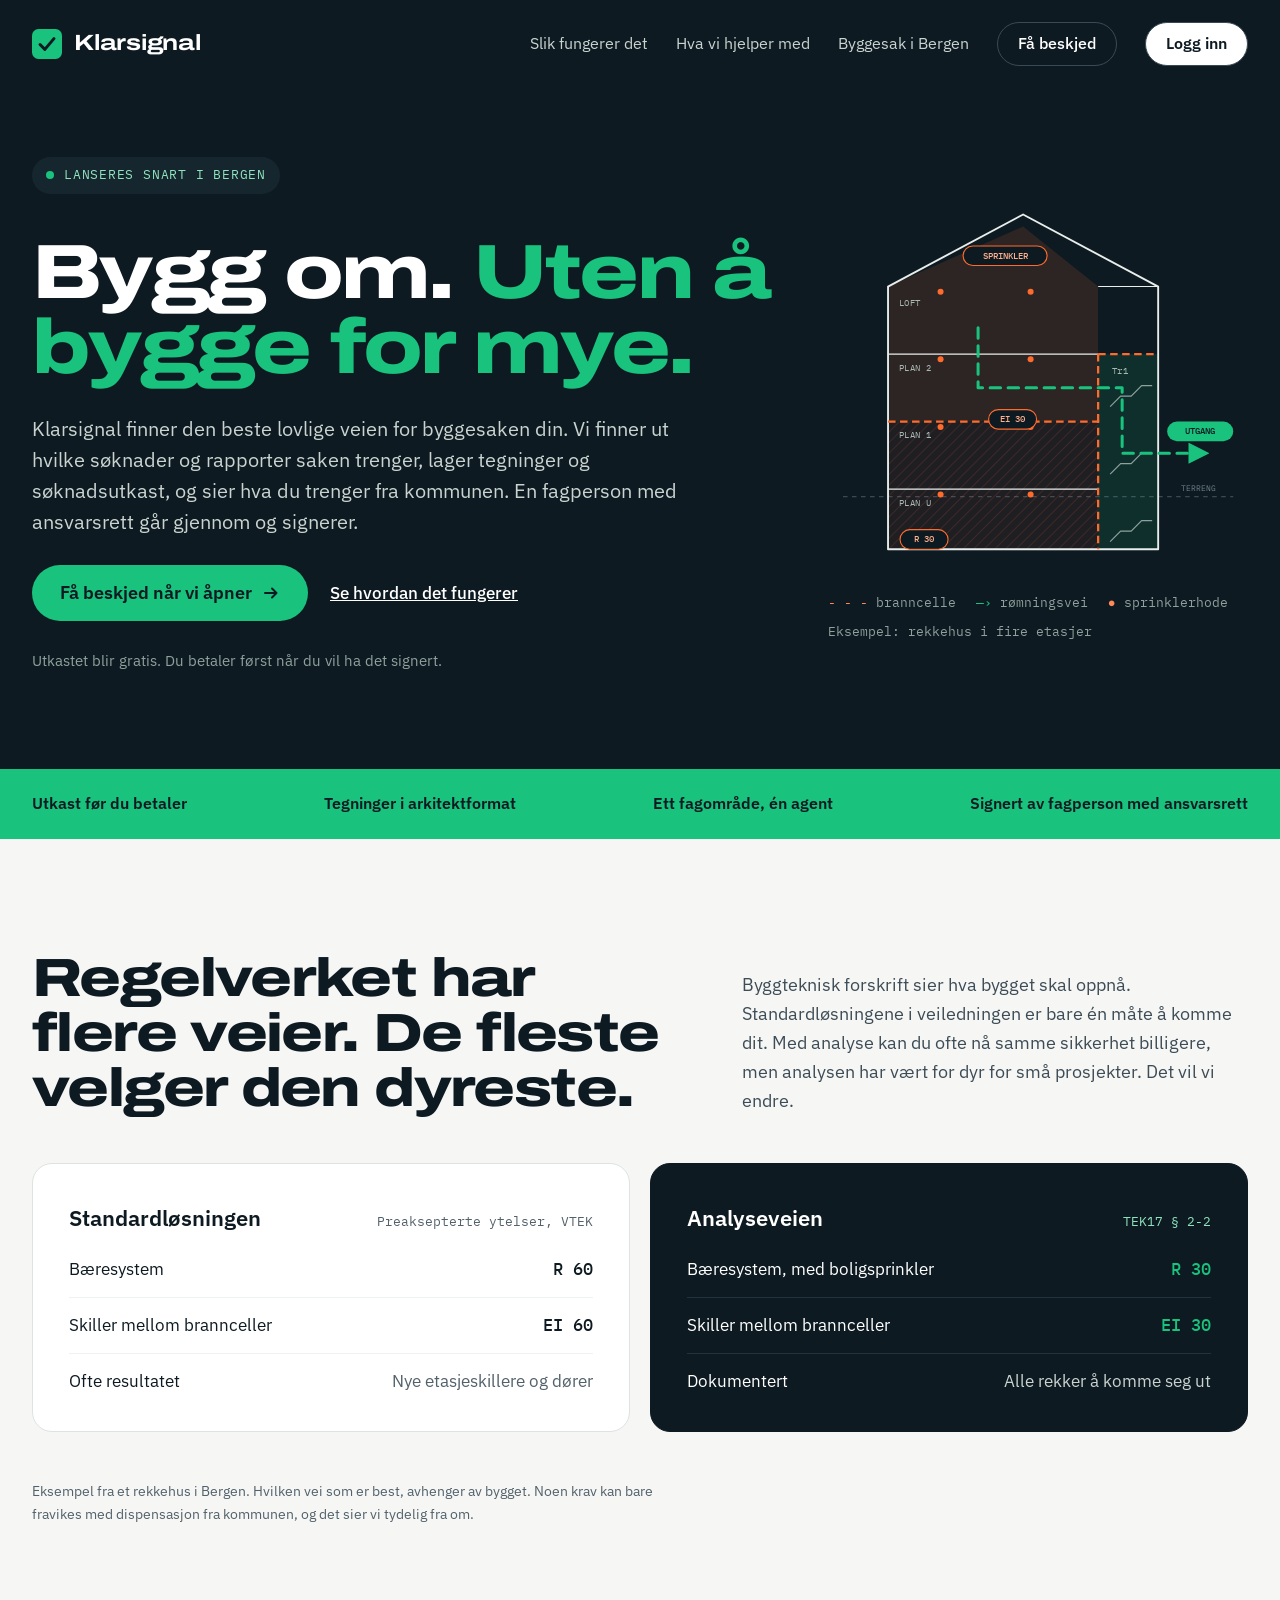
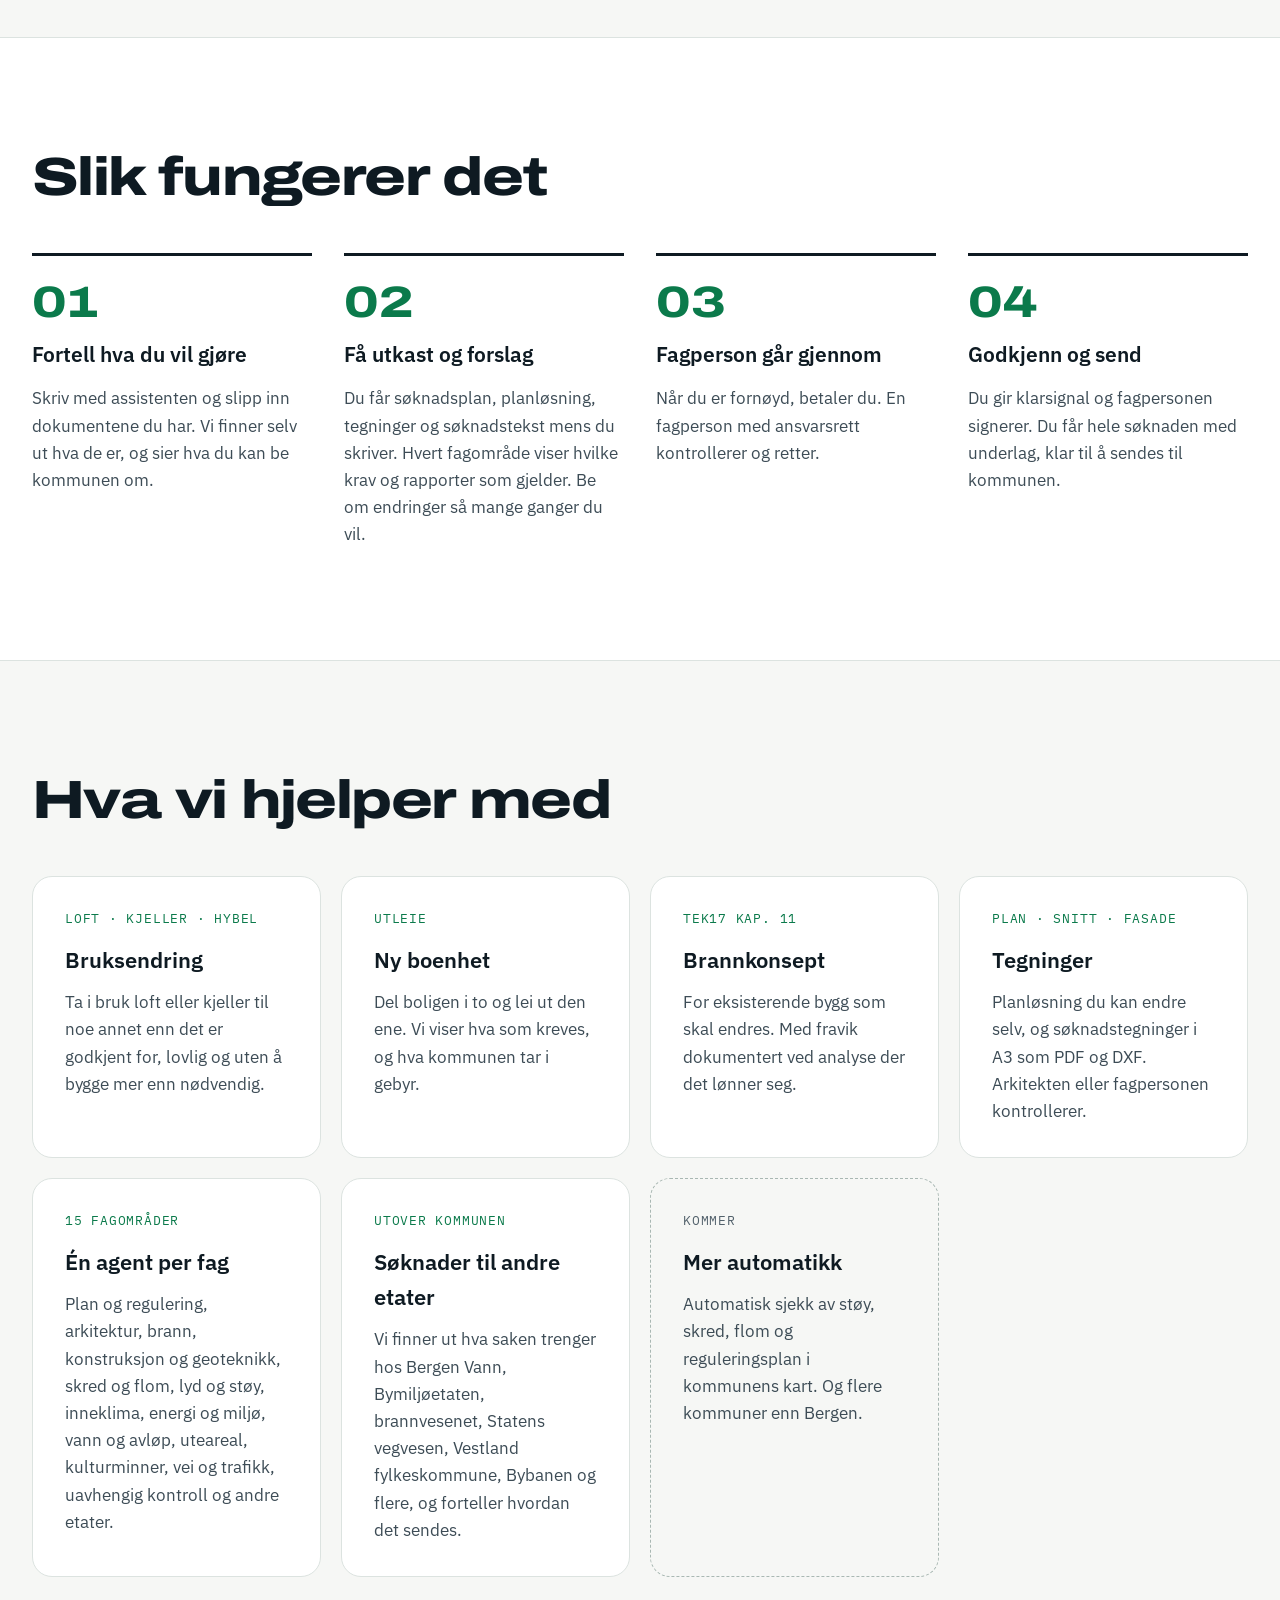
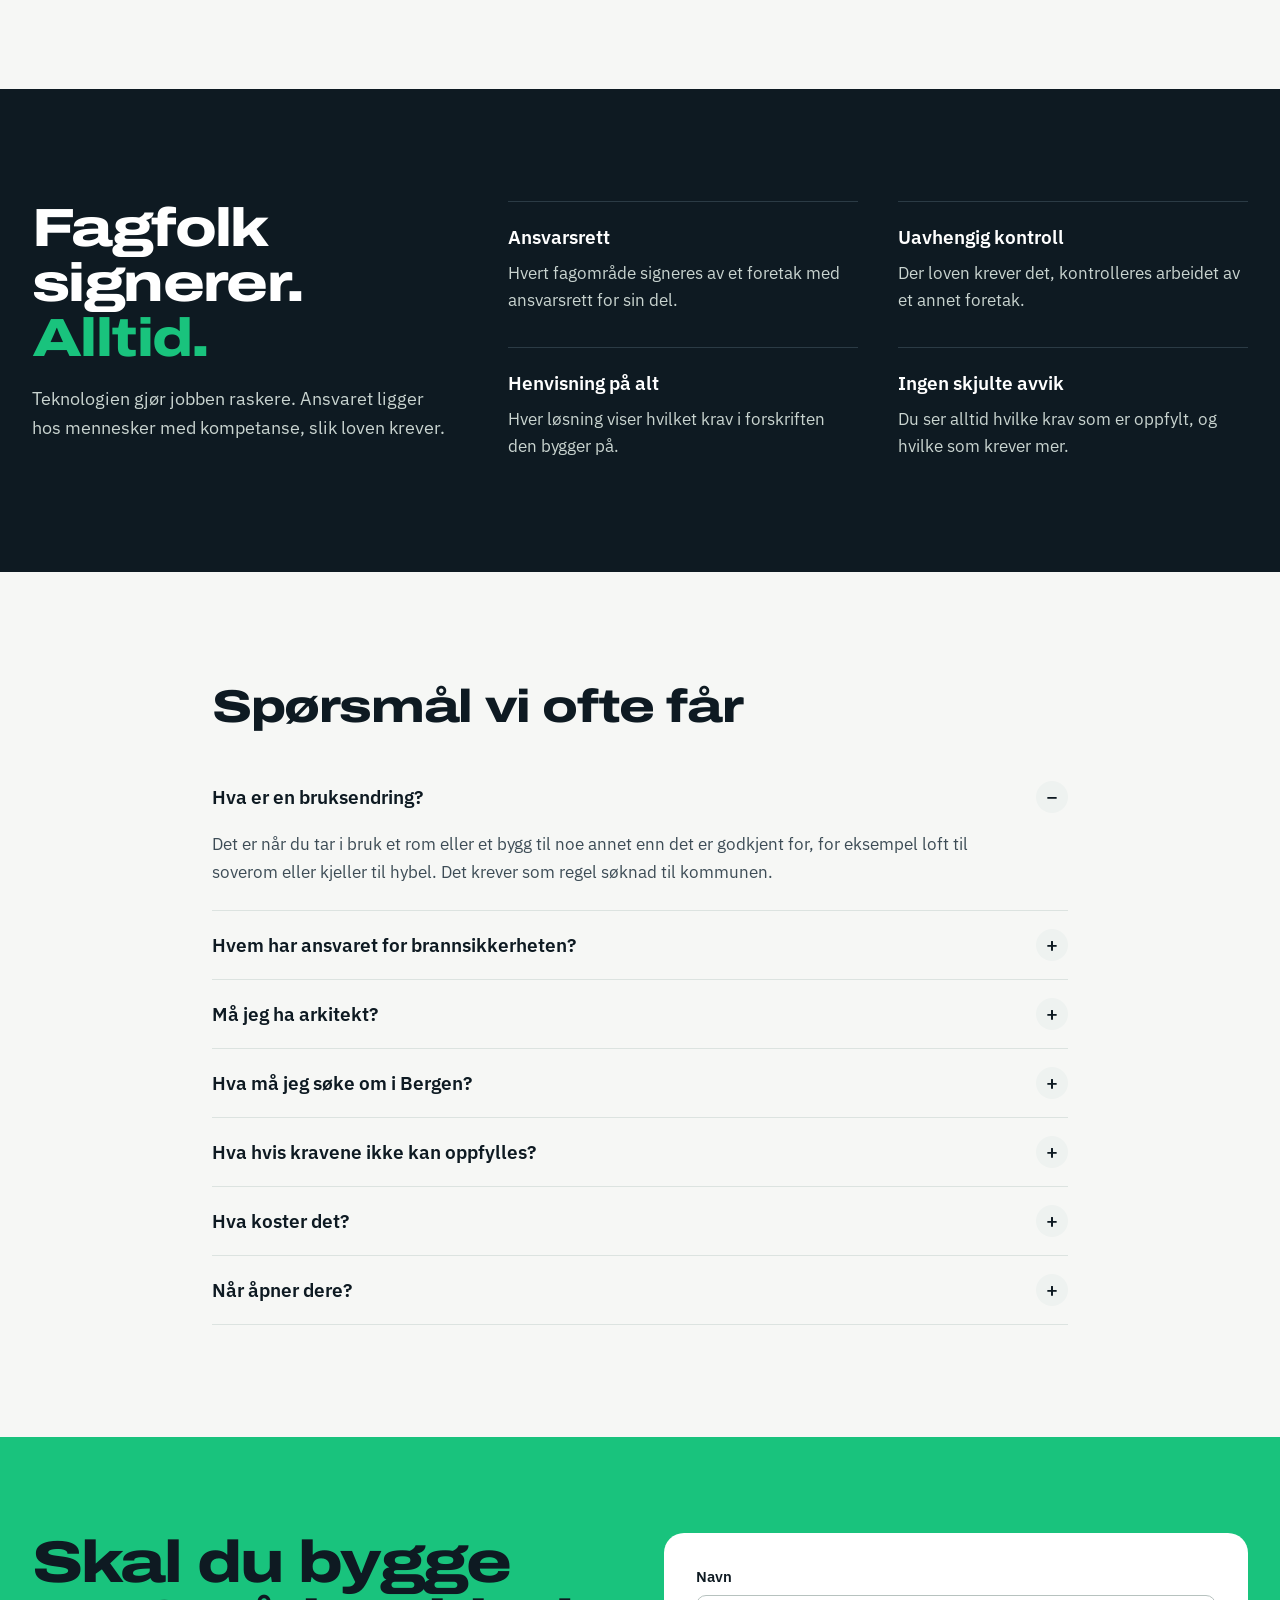
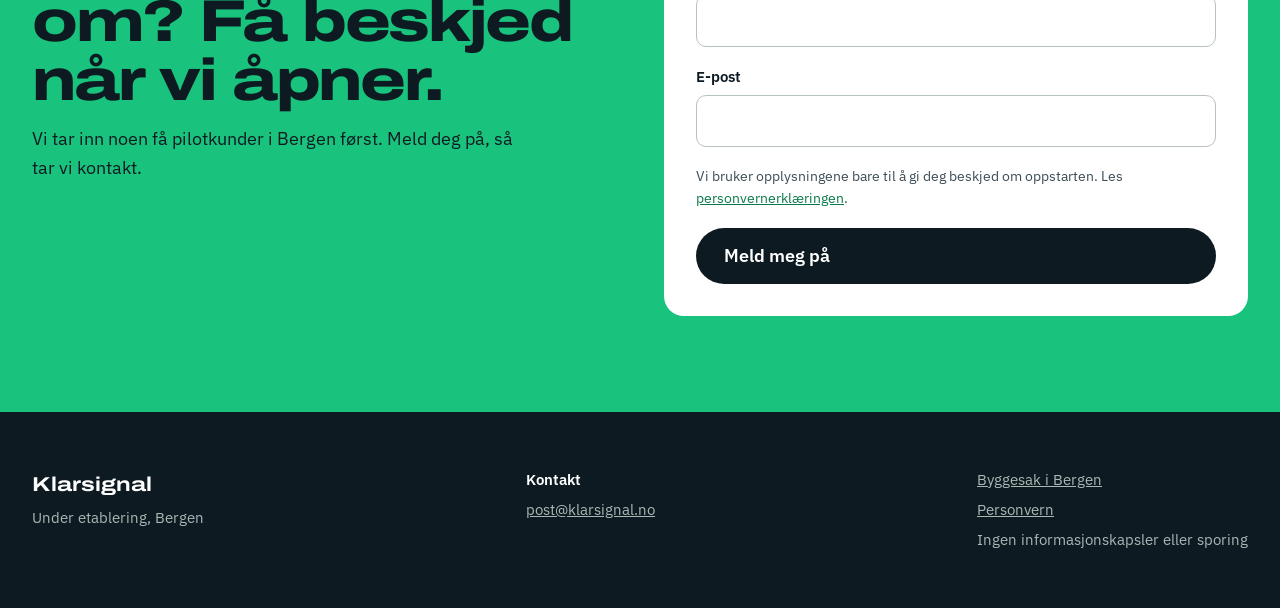
==== commit 1d2149c1: "Merge pull request #6 from Klarsignal/fagomrader-og-aerlige-lofter Nettside: fagområdene, tegninger " ====
--- a/index.html
+++ b/index.html
@@ -44,7 +44,7 @@
       <div class="hero-text">
         <p class="badge eyebrow"><span class="dot"></span>Lanseres snart i Bergen</p>
         <h1 class="display">Bygg om. <span>Uten å bygge for mye.</span></h1>
-        <p class="lead">Klarsignal finner den beste lovlige veien for bruksendringen din. Vi henter tegningene fra kommunen, regner på løsningene og lager søknaden. En fagperson med ansvarsrett går gjennom og signerer.</p>
+        <p class="lead">Klarsignal finner den beste lovlige veien for byggesaken din. Vi finner ut hvilke søknader og rapporter saken trenger, lager tegninger og søknadsutkast, og sier hva du trenger fra kommunen. En fagperson med ansvarsrett går gjennom og signerer.</p>
         <div class="cta-row">
           <a class="btn btn-signal" href="#venteliste">Få beskjed når vi åpner
             <svg width="18" height="18" viewBox="0 0 18 18" aria-hidden="true"><path d="M3 9h11M10 4.5L14.5 9 10 13.5" stroke="#0E1A22" stroke-width="2" fill="none" stroke-linecap="round" stroke-linejoin="round"/></svg>
@@ -100,9 +100,9 @@
 <div class="strip">
   <div class="wrap">
     <span>Utkast før du betaler</span>
-    <span>Saksinnsyn bestilt for deg</span>
+    <span>Tegninger i arkitektformat</span>
+    <span>Ett fagområde, én agent</span>
     <span>Signert av fagperson med ansvarsrett</span>
-    <span>Sendt rett til kommunen</span>
   </div>
 </div>
 
@@ -136,10 +136,10 @@
   <div class="wrap section">
     <h2 class="display h2">Slik fungerer det</h2>
     <ol class="steps">
-      <li><span class="num">01</span><h3>Fortell hva du vil gjøre</h3><p>Skriv med assistenten og last opp det du har. Vi bestiller byggesaksarkivet fra kommunen for deg.</p></li>
-      <li><span class="num">02</span><h3>Få utkast og forslag</h3><p>Vi regner på løsningene og viser hva de koster. Be om endringer så mange ganger du vil.</p></li>
+      <li><span class="num">01</span><h3>Fortell hva du vil gjøre</h3><p>Skriv med assistenten og slipp inn dokumentene du har. Vi finner selv ut hva de er, og sier hva du kan be kommunen om.</p></li>
+      <li><span class="num">02</span><h3>Få utkast og forslag</h3><p>Du får søknadsplan, planløsning, tegninger og søknadstekst mens du skriver. Hvert fagområde viser hvilke krav og rapporter som gjelder. Be om endringer så mange ganger du vil.</p></li>
       <li><span class="num">03</span><h3>Fagperson går gjennom</h3><p>Når du er fornøyd, betaler du. En fagperson med ansvarsrett kontrollerer og retter.</p></li>
-      <li><span class="num">04</span><h3>Godkjenn, så sender vi</h3><p>Du gir klarsignal, fagpersonen signerer, og søknaden går til kommunen med alt underlag.</p></li>
+      <li><span class="num">04</span><h3>Godkjenn og send</h3><p>Du gir klarsignal og fagpersonen signerer. Du får hele søknaden med underlag, klar til å sendes til kommunen.</p></li>
     </ol>
   </div>
 </section>
@@ -148,9 +148,12 @@
   <h2 class="display h2">Hva vi hjelper med</h2>
   <div class="grid four">
     <div class="card service"><span class="eyebrow">Loft · kjeller · hybel</span><strong>Bruksendring</strong><p>Ta i bruk loft eller kjeller til noe annet enn det er godkjent for, lovlig og uten å bygge mer enn nødvendig.</p></div>
-    <div class="card service"><span class="eyebrow">Utleie</span><strong>Ny boenhet</strong><p>Del boligen i to og lei ut den ene. Vi viser hva som kreves, og hva det koster.</p></div>
+    <div class="card service"><span class="eyebrow">Utleie</span><strong>Ny boenhet</strong><p>Del boligen i to og lei ut den ene. Vi viser hva som kreves, og hva kommunen tar i gebyr.</p></div>
     <div class="card service"><span class="eyebrow">TEK17 kap. 11</span><strong>Brannkonsept</strong><p>For eksisterende bygg som skal endres. Med fravik dokumentert ved analyse der det lønner seg.</p></div>
-    <div class="card service soon"><span class="eyebrow">Kommer</span><strong>Flere fagområder</strong><p>Universell utforming, dagslys, lyd og energi. Og flere kommuner enn Bergen.</p></div>
+    <div class="card service"><span class="eyebrow">Plan · snitt · fasade</span><strong>Tegninger</strong><p>Planløsning du kan endre selv, og søknadstegninger i A3 som PDF og DXF. Arkitekten eller fagpersonen kontrollerer.</p></div>
+    <div class="card service"><span class="eyebrow">15 fagområder</span><strong>Én agent per fag</strong><p>Plan og regulering, arkitektur, brann, konstruksjon og geoteknikk, skred og flom, lyd og støy, inneklima, energi og miljø, vann og avløp, uteareal, kulturminner, vei og trafikk, uavhengig kontroll og andre etater.</p></div>
+    <div class="card service"><span class="eyebrow">Utover kommunen</span><strong>Søknader til andre etater</strong><p>Vi finner ut hva saken trenger hos Bergen Vann, Bymiljøetaten, brannvesenet, Statens vegvesen, Vestland fylkeskommune, Bybanen og flere, og forteller hvordan det sendes.</p></div>
+    <div class="card service soon"><span class="eyebrow">Kommer</span><strong>Mer automatikk</strong><p>Automatisk sjekk av støy, skred, flom og reguleringsplan i kommunens kart. Og flere kommuner enn Bergen.</p></div>
   </div>
 </section>
 
@@ -162,7 +165,7 @@
         <p>Teknologien gjør jobben raskere. Ansvaret ligger hos mennesker med kompetanse, slik loven krever.</p>
       </div>
       <div class="trust-grid">
-        <div><strong>Ansvarsrett</strong><span>Brannkonseptet signeres av et foretak med ansvarsrett for prosjekteringen.</span></div>
+        <div><strong>Ansvarsrett</strong><span>Hvert fagområde signeres av et foretak med ansvarsrett for sin del.</span></div>
         <div><strong>Uavhengig kontroll</strong><span>Der loven krever det, kontrolleres arbeidet av et annet foretak.</span></div>
         <div><strong>Henvisning på alt</strong><span>Hver løsning viser hvilket krav i forskriften den bygger på.</span></div>
         <div><strong>Ingen skjulte avvik</strong><span>Du ser alltid hvilke krav som er oppfylt, og hvilke som krever mer.</span></div>
@@ -176,7 +179,7 @@
   <div>
     <details open><summary>Hva er en bruksendring?</summary><p>Det er når du tar i bruk et rom eller et bygg til noe annet enn det er godkjent for, for eksempel loft til soverom eller kjeller til hybel. Det krever som regel søknad til kommunen.</p></details>
     <details><summary>Hvem har ansvaret for brannsikkerheten?</summary><p>Et foretak med ansvarsrett. Klarsignal lager utkastet, og fagpersonen kontrollerer, retter og signerer før noe sendes til kommunen.</p></details>
-    <details><summary>Må jeg ha arkitekt?</summary><p>Ikke alltid. Har du tegninger fra før, bruker vi dem. Mangler du tegninger, henter vi det kommunen har, og sier fra hvis noe må tegnes på nytt.</p></details>
+    <details><summary>Må jeg ha arkitekt?</summary><p>Ikke alltid. Har du tegninger fra før, bruker vi dem. Mangler du tegninger, tegner vi dagens planløsning ut fra målene og sier hvilke tegninger du kan be kommunen om. En fagperson kontrollerer tegningene før de sendes.</p></details>
     <details><summary>Hva må jeg søke om i Bergen?</summary><p>Det avhenger av tiltaket. Vi har samlet søknader, dokumentasjonskrav, andre etater og gebyrer for 2026 på siden <a href="bergen.html">Byggesak i Bergen</a>, med lenker til kommunen.</p></details>
     <details><summary>Hva hvis kravene ikke kan oppfylles?</summary><p>Mange krav kan oppfylles på en annen måte, dokumentert med analyse. Andre krever dispensasjon fra kommunen. Vi sier tydelig fra hvilket som gjelder før du betaler.</p></details>
     <details><summary>Hva koster det?</summary><p>Utkastet blir gratis. Prisen for gjennomgang og signering publiserer vi når vi åpner.</p></details>
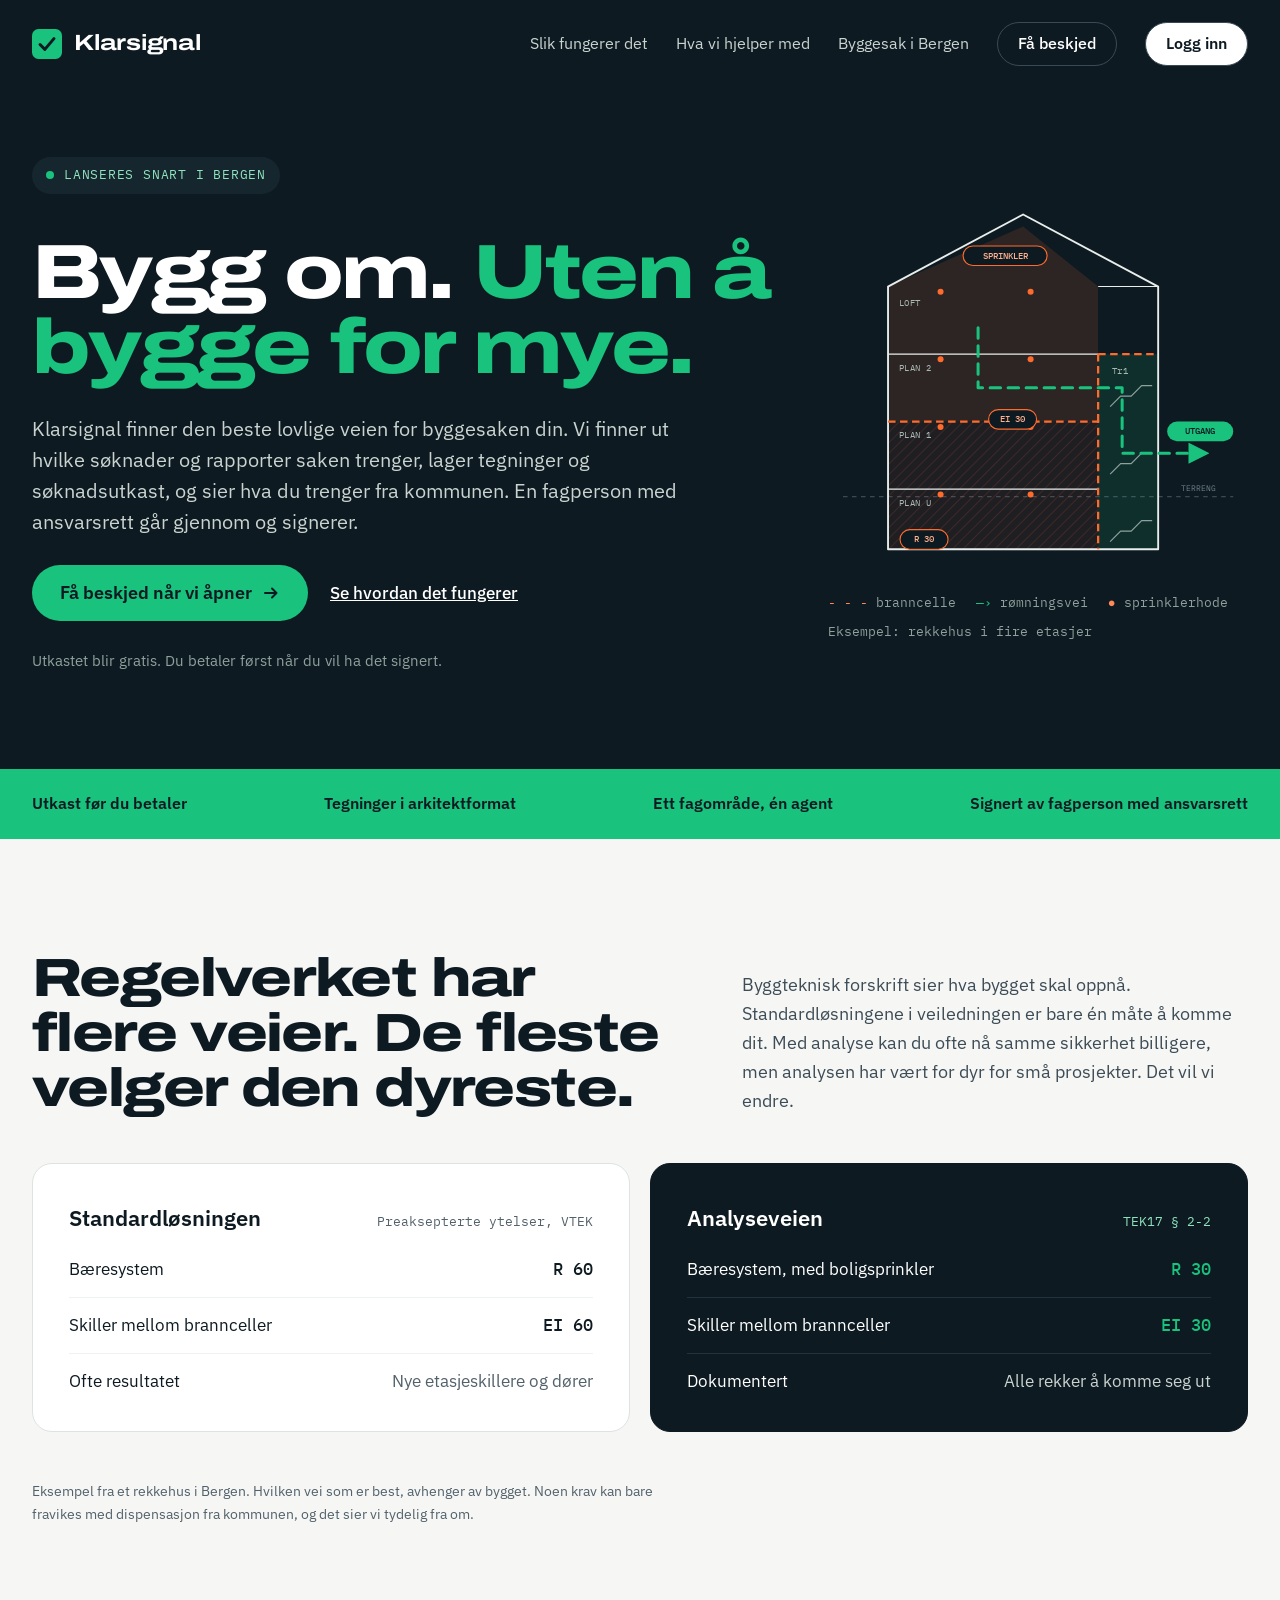
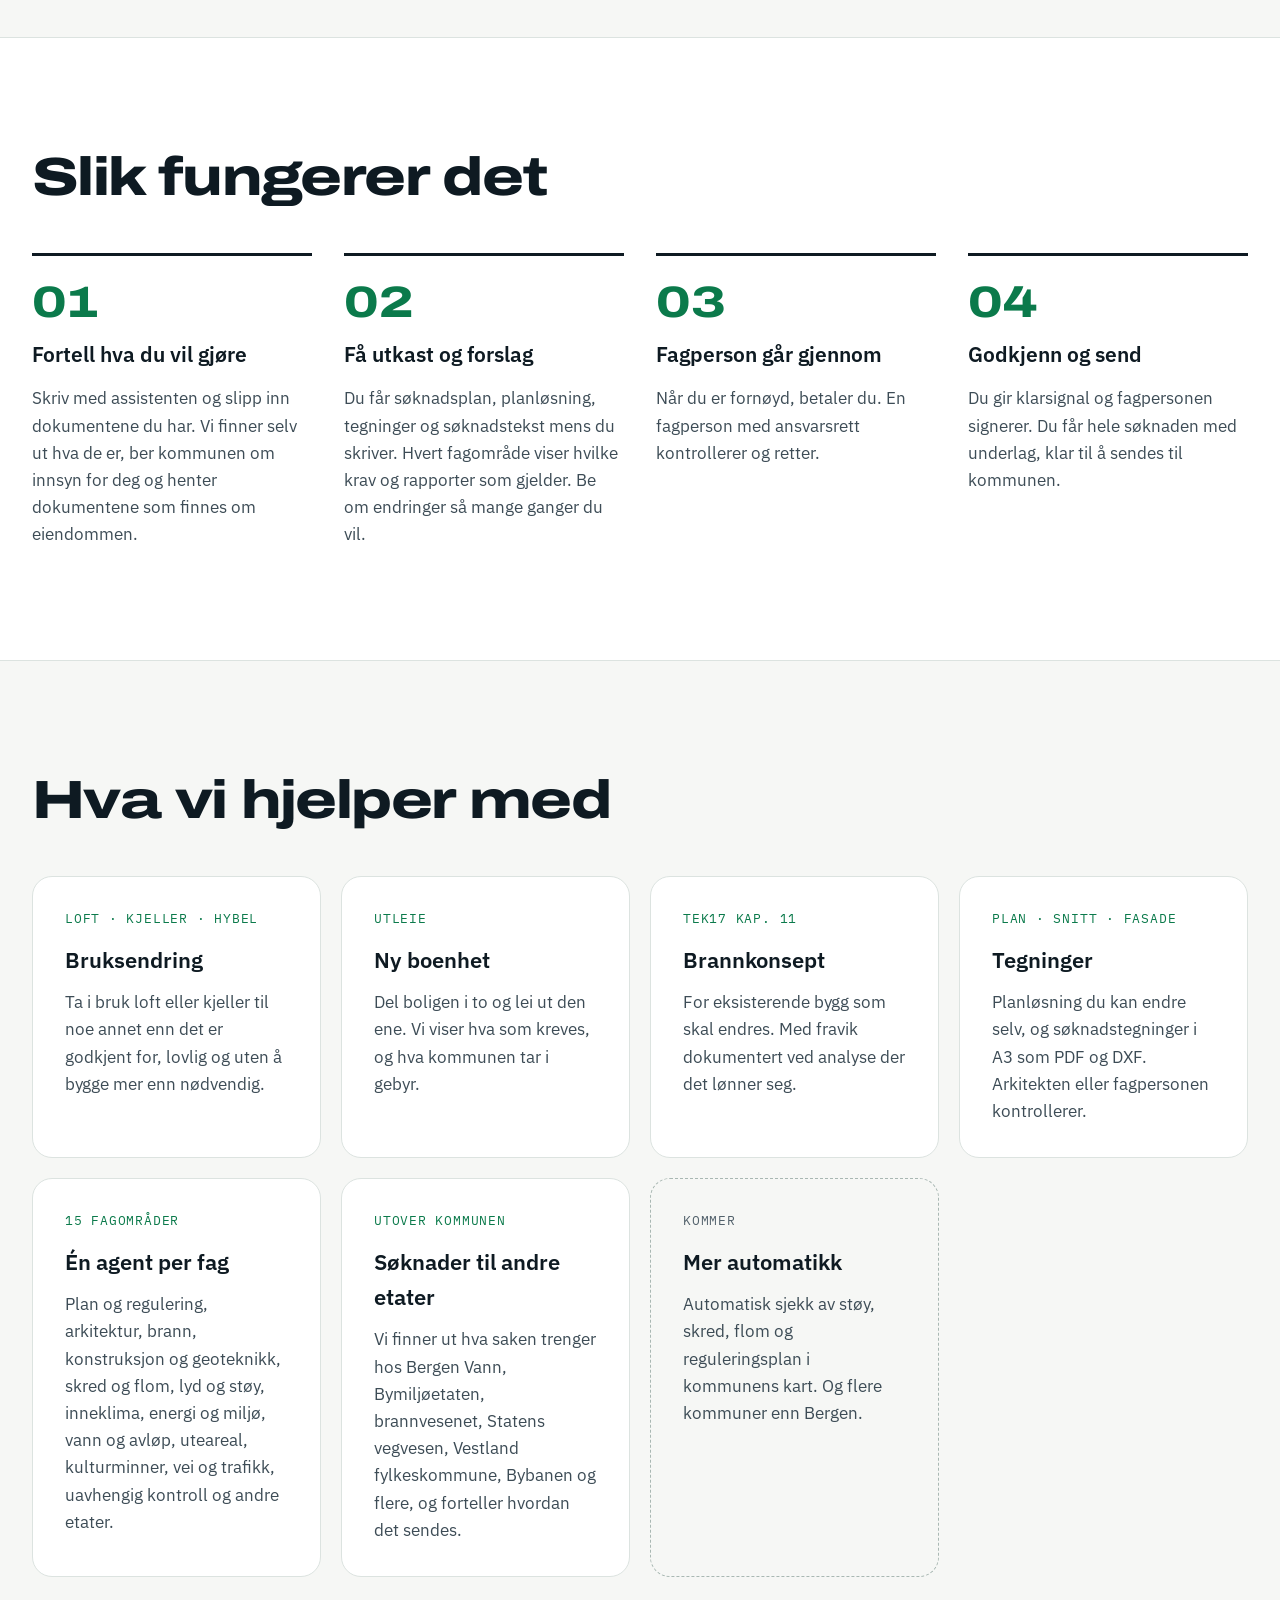
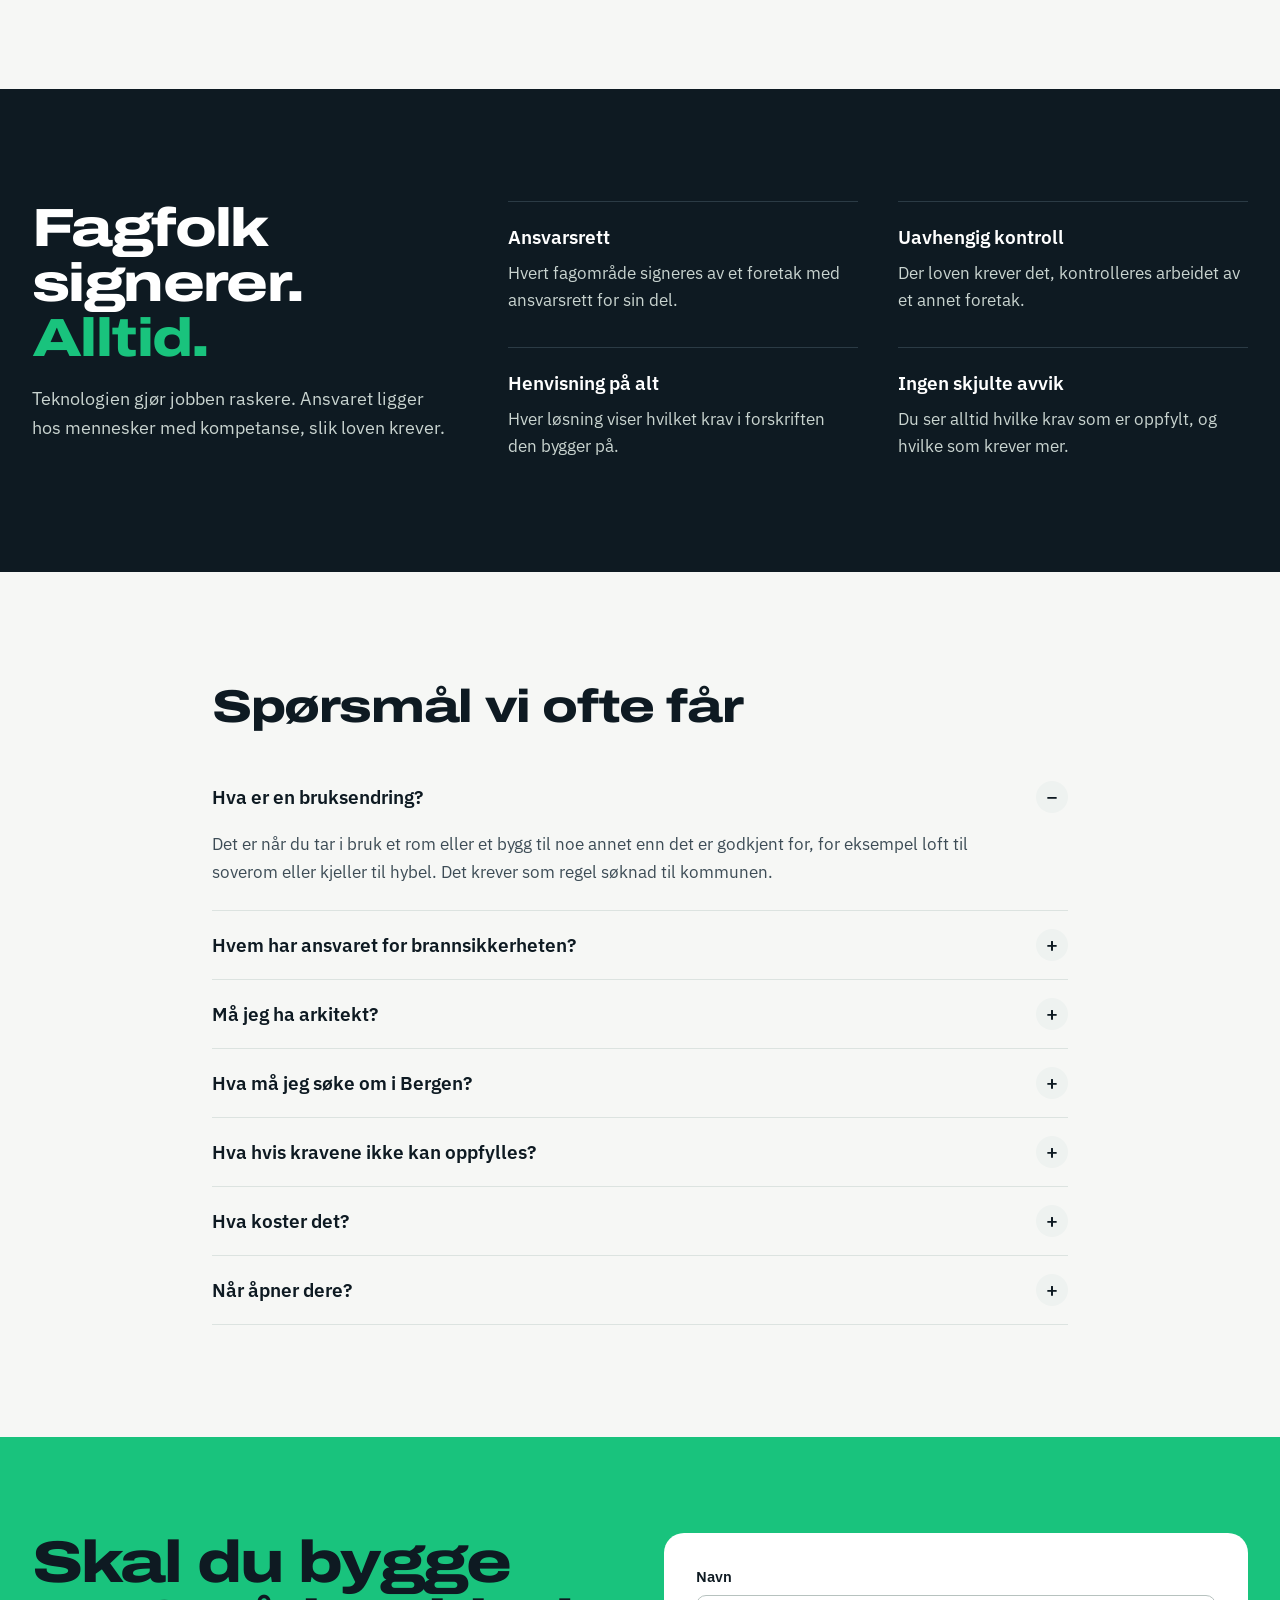
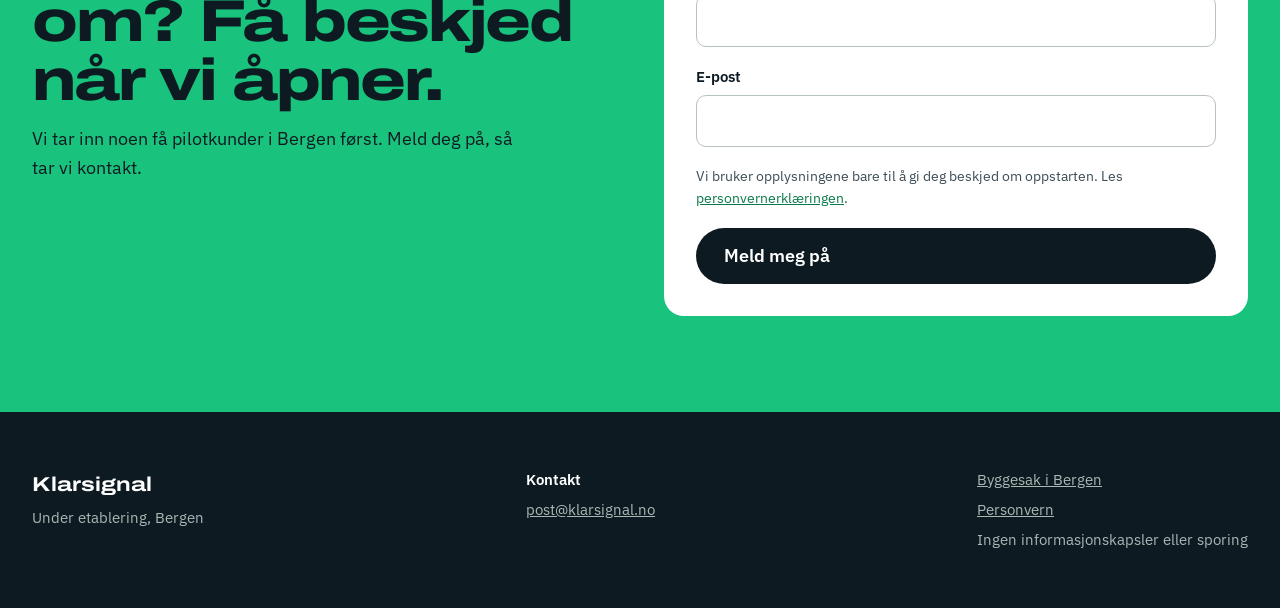
==== commit 7a87ea6e: "Forsiden: vi ber kommunen om innsyn og henter dokumentene som finnes Co-Authored-By: Claude Opus 5.5" ====
--- a/index.html
+++ b/index.html
@@ -136,7 +136,7 @@
   <div class="wrap section">
     <h2 class="display h2">Slik fungerer det</h2>
     <ol class="steps">
-      <li><span class="num">01</span><h3>Fortell hva du vil gjøre</h3><p>Skriv med assistenten og slipp inn dokumentene du har. Vi finner selv ut hva de er, og sier hva du kan be kommunen om.</p></li>
+      <li><span class="num">01</span><h3>Fortell hva du vil gjøre</h3><p>Skriv med assistenten og slipp inn dokumentene du har. Vi finner selv ut hva de er, ber kommunen om innsyn for deg og henter dokumentene som finnes om eiendommen.</p></li>
       <li><span class="num">02</span><h3>Få utkast og forslag</h3><p>Du får søknadsplan, planløsning, tegninger og søknadstekst mens du skriver. Hvert fagområde viser hvilke krav og rapporter som gjelder. Be om endringer så mange ganger du vil.</p></li>
       <li><span class="num">03</span><h3>Fagperson går gjennom</h3><p>Når du er fornøyd, betaler du. En fagperson med ansvarsrett kontrollerer og retter.</p></li>
       <li><span class="num">04</span><h3>Godkjenn og send</h3><p>Du gir klarsignal og fagpersonen signerer. Du får hele søknaden med underlag, klar til å sendes til kommunen.</p></li>
@@ -179,7 +179,7 @@
   <div>
     <details open><summary>Hva er en bruksendring?</summary><p>Det er når du tar i bruk et rom eller et bygg til noe annet enn det er godkjent for, for eksempel loft til soverom eller kjeller til hybel. Det krever som regel søknad til kommunen.</p></details>
     <details><summary>Hvem har ansvaret for brannsikkerheten?</summary><p>Et foretak med ansvarsrett. Klarsignal lager utkastet, og fagpersonen kontrollerer, retter og signerer før noe sendes til kommunen.</p></details>
-    <details><summary>Må jeg ha arkitekt?</summary><p>Ikke alltid. Har du tegninger fra før, bruker vi dem. Mangler du tegninger, tegner vi dagens planløsning ut fra målene og sier hvilke tegninger du kan be kommunen om. En fagperson kontrollerer tegningene før de sendes.</p></details>
+    <details><summary>Må jeg ha arkitekt?</summary><p>Ikke alltid. Har du tegninger fra før, bruker vi dem. Mangler du tegninger, ber vi kommunen om tegningene som finnes, og tegner dagens planløsning ut fra dem eller ut fra målene. En fagperson kontrollerer tegningene før de sendes.</p></details>
     <details><summary>Hva må jeg søke om i Bergen?</summary><p>Det avhenger av tiltaket. Vi har samlet søknader, dokumentasjonskrav, andre etater og gebyrer for 2026 på siden <a href="bergen.html">Byggesak i Bergen</a>, med lenker til kommunen.</p></details>
     <details><summary>Hva hvis kravene ikke kan oppfylles?</summary><p>Mange krav kan oppfylles på en annen måte, dokumentert med analyse. Andre krever dispensasjon fra kommunen. Vi sier tydelig fra hvilket som gjelder før du betaler.</p></details>
     <details><summary>Hva koster det?</summary><p>Utkastet blir gratis. Prisen for gjennomgang og signering publiserer vi når vi åpner.</p></details>
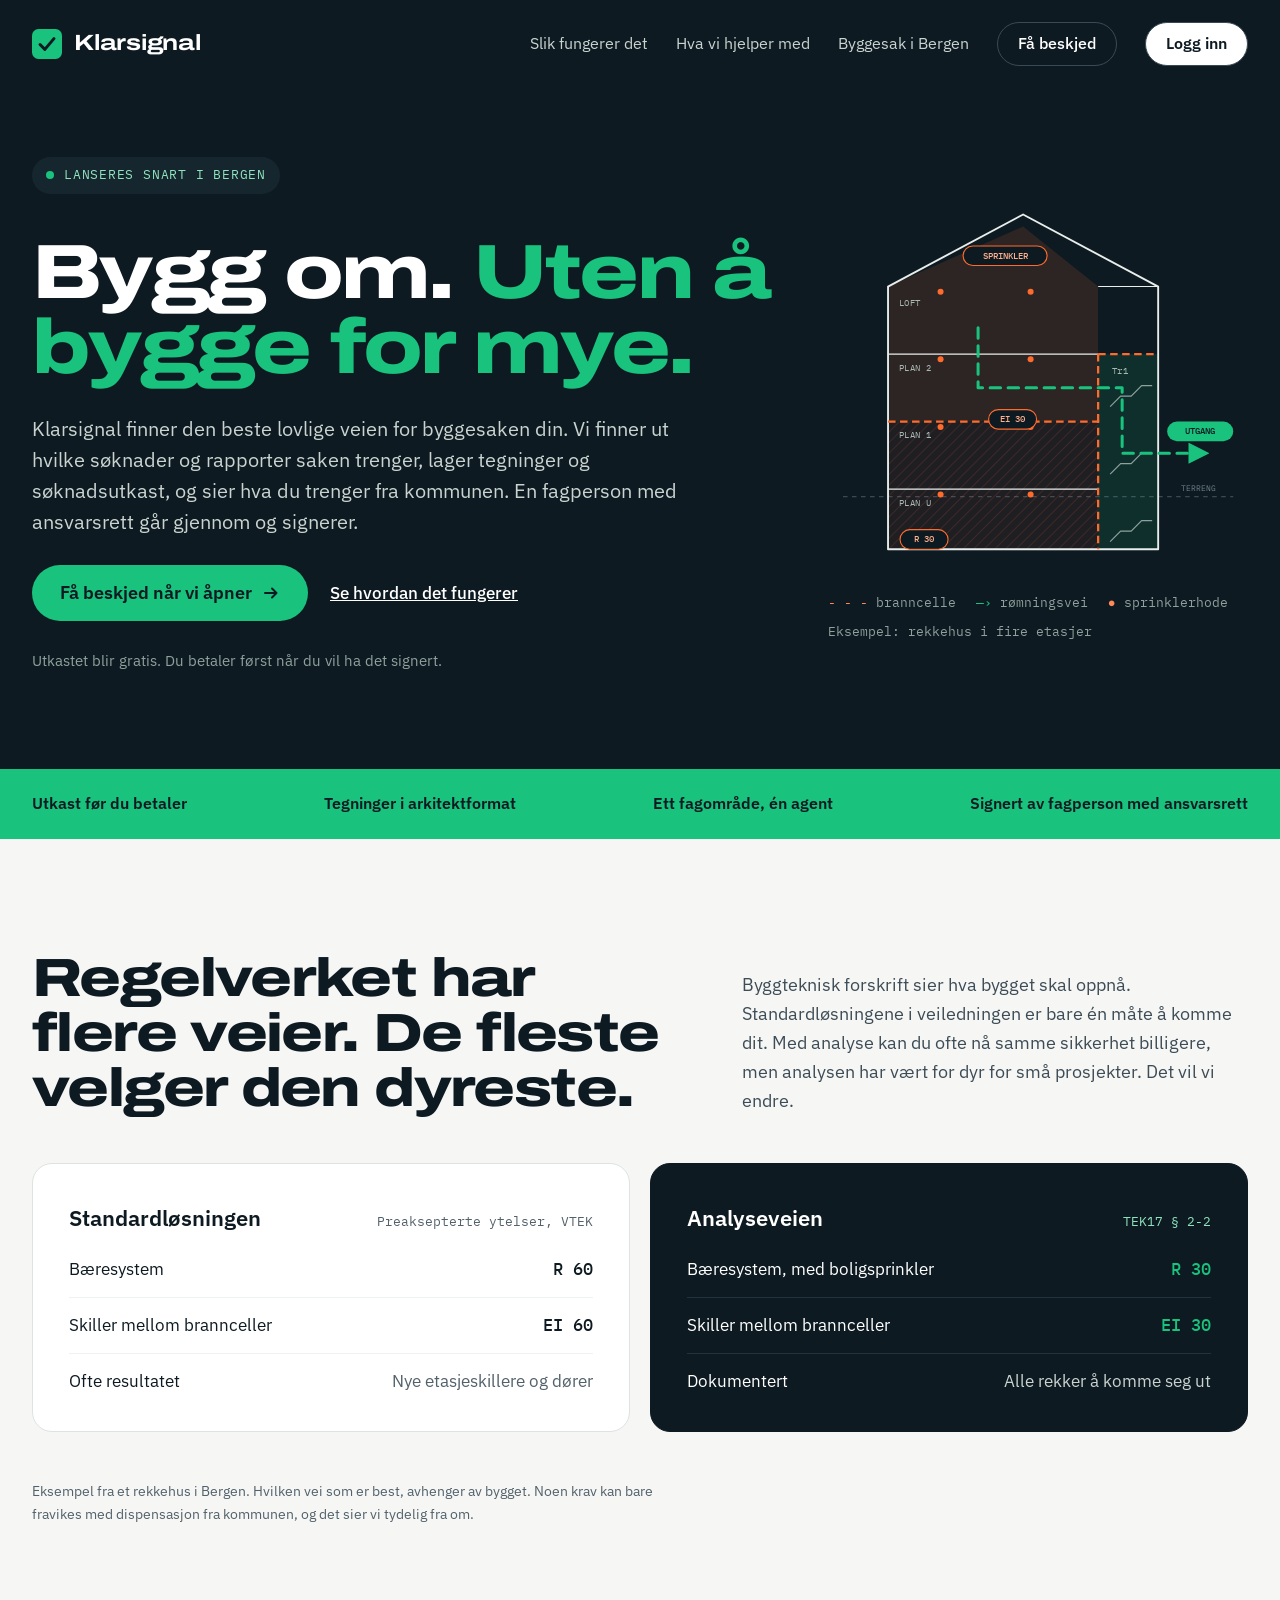
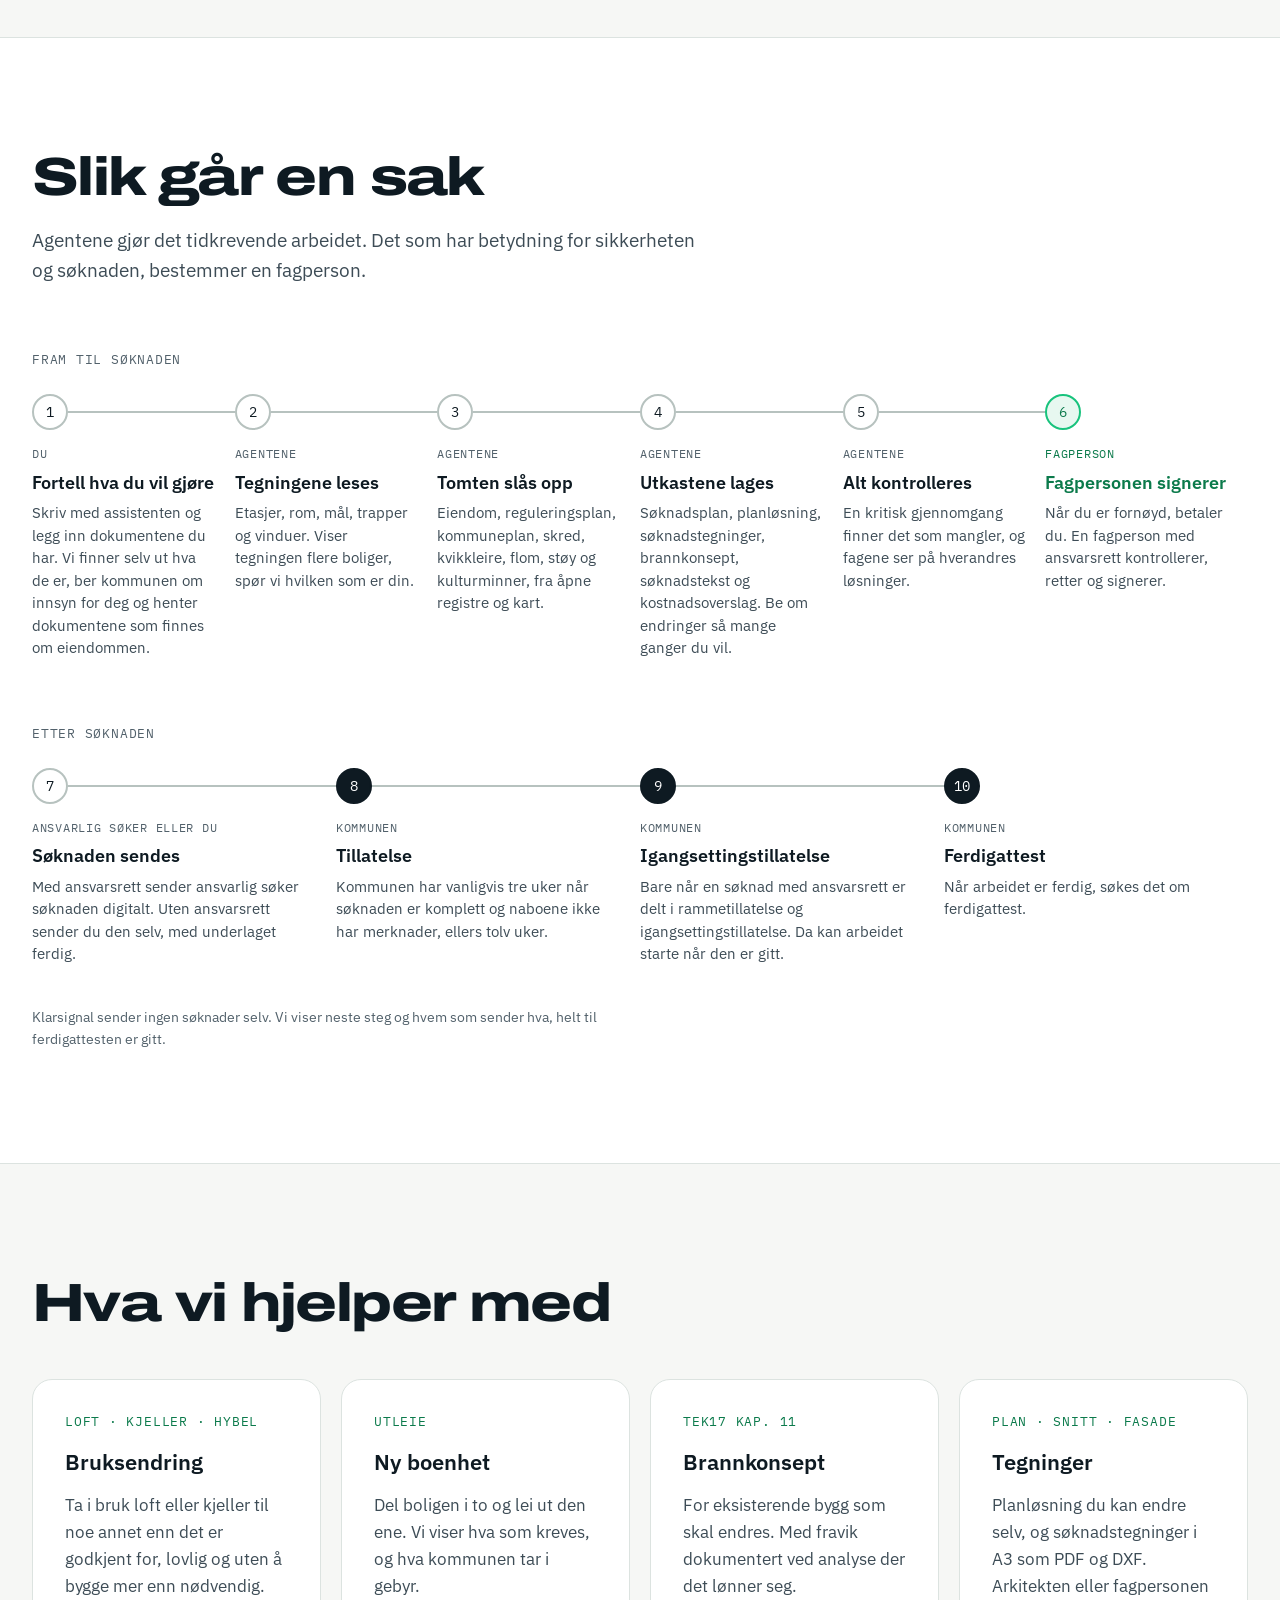
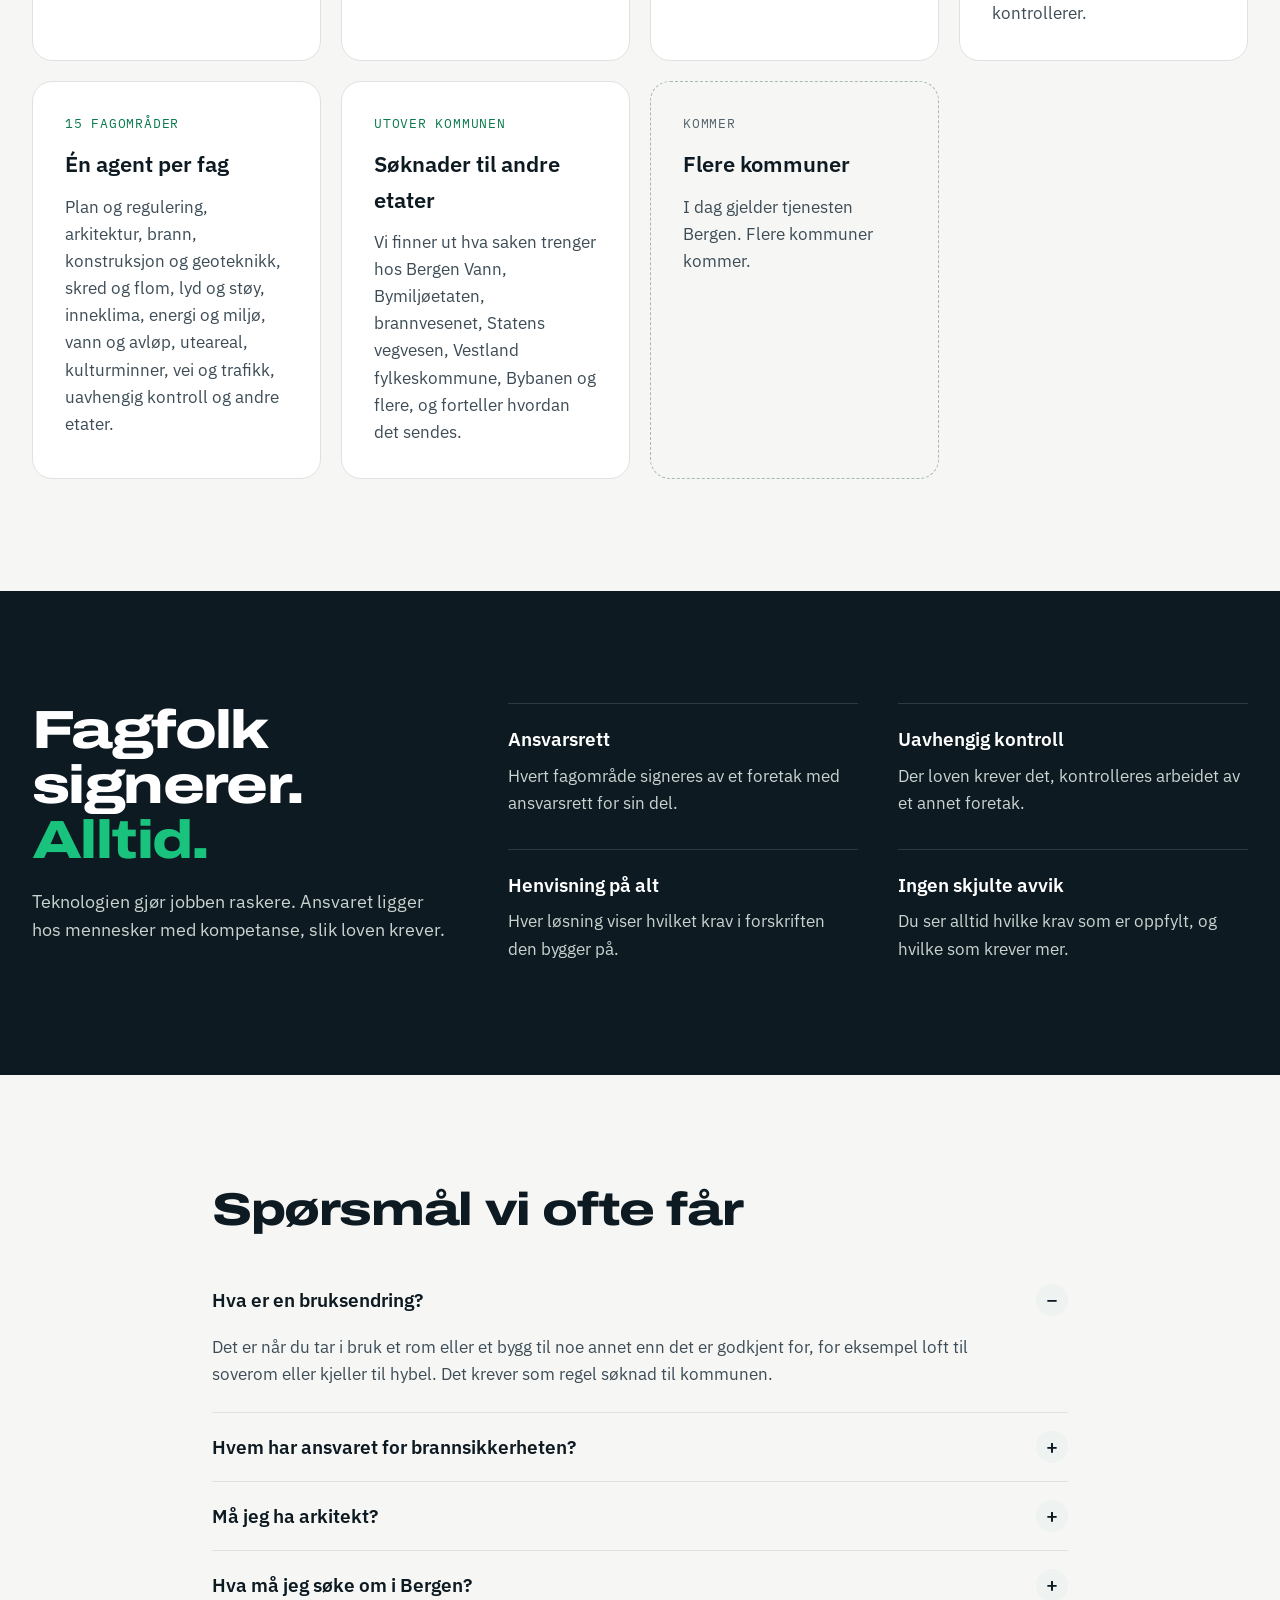
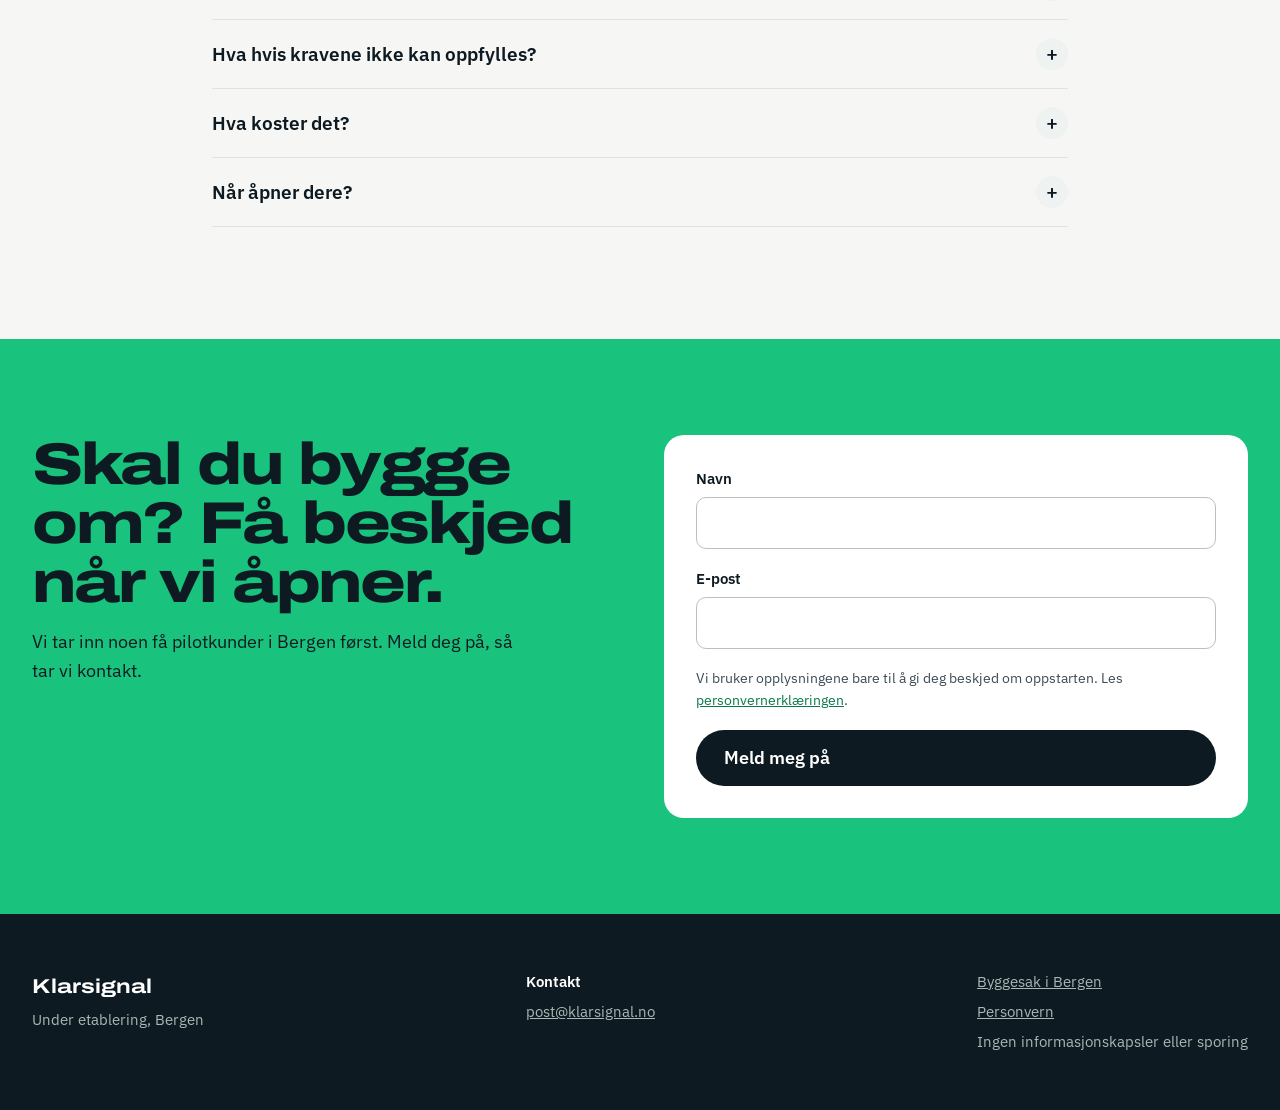
==== commit 1bbcddec: "Forsiden: «Slik går en sak» som tidslinje, med hvem som gjør hva og stegene etter søknaden - Fram ti" ====
--- a/index.html
+++ b/index.html
@@ -134,13 +134,25 @@
 
 <section id="slik" class="white-band">
   <div class="wrap section">
-    <h2 class="display h2">Slik fungerer det</h2>
-    <ol class="steps">
-      <li><span class="num">01</span><h3>Fortell hva du vil gjøre</h3><p>Skriv med assistenten og slipp inn dokumentene du har. Vi finner selv ut hva de er, ber kommunen om innsyn for deg og henter dokumentene som finnes om eiendommen.</p></li>
-      <li><span class="num">02</span><h3>Få utkast og forslag</h3><p>Du får søknadsplan, planløsning, tegninger og søknadstekst mens du skriver. Hvert fagområde viser hvilke krav og rapporter som gjelder. Be om endringer så mange ganger du vil.</p></li>
-      <li><span class="num">03</span><h3>Fagperson går gjennom</h3><p>Når du er fornøyd, betaler du. En fagperson med ansvarsrett kontrollerer og retter.</p></li>
-      <li><span class="num">04</span><h3>Godkjenn og send</h3><p>Du gir klarsignal og fagpersonen signerer. Du får hele søknaden med underlag, klar til å sendes til kommunen.</p></li>
+    <h2 class="display h2">Slik går en sak</h2>
+    <p class="ingress-lys">Agentene gjør det tidkrevende arbeidet. Det som har betydning for sikkerheten og søknaden, bestemmer en fagperson.</p>
+    <h3 class="eyebrow tidslinje-tittel">Fram til søknaden</h3>
+    <ol class="tidslinje">
+      <li><span class="nr" aria-hidden="true">1</span><span class="hvem">Du</span><h3>Fortell hva du vil gjøre</h3><p>Skriv med assistenten og legg inn dokumentene du har. Vi finner selv ut hva de er, ber kommunen om innsyn for deg og henter dokumentene som finnes om eiendommen.</p></li>
+      <li><span class="nr" aria-hidden="true">2</span><span class="hvem">Agentene</span><h3>Tegningene leses</h3><p>Etasjer, rom, mål, trapper og vinduer. Viser tegningen flere boliger, spør vi hvilken som er din.</p></li>
+      <li><span class="nr" aria-hidden="true">3</span><span class="hvem">Agentene</span><h3>Tomten slås opp</h3><p>Eiendom, reguleringsplan, kommuneplan, skred, kvikkleire, flom, støy og kulturminner, fra åpne registre og kart.</p></li>
+      <li><span class="nr" aria-hidden="true">4</span><span class="hvem">Agentene</span><h3>Utkastene lages</h3><p>Søknadsplan, planløsning, søknadstegninger, brannkonsept, søknadstekst og kostnadsoverslag. Be om endringer så mange ganger du vil.</p></li>
+      <li><span class="nr" aria-hidden="true">5</span><span class="hvem">Agentene</span><h3>Alt kontrolleres</h3><p>En kritisk gjennomgang finner det som mangler, og fagene ser på hverandres løsninger.</p></li>
+      <li class="menneske"><span class="nr" aria-hidden="true">6</span><span class="hvem">Fagperson</span><h3>Fagpersonen signerer</h3><p>Når du er fornøyd, betaler du. En fagperson med ansvarsrett kontrollerer, retter og signerer.</p></li>
     </ol>
+    <h3 class="eyebrow tidslinje-tittel">Etter søknaden</h3>
+    <ol class="tidslinje fire" start="7">
+      <li><span class="nr" aria-hidden="true">7</span><span class="hvem">Ansvarlig søker eller du</span><h3>Søknaden sendes</h3><p>Med ansvarsrett sender ansvarlig søker søknaden digitalt. Uten ansvarsrett sender du den selv, med underlaget ferdig.</p></li>
+      <li class="kommunen"><span class="nr" aria-hidden="true">8</span><span class="hvem">Kommunen</span><h3>Tillatelse</h3><p>Kommunen har vanligvis tre uker når søknaden er komplett og naboene ikke har merknader, ellers tolv uker.</p></li>
+      <li class="kommunen"><span class="nr" aria-hidden="true">9</span><span class="hvem">Kommunen</span><h3>Igangsettingstillatelse</h3><p>Bare når en søknad med ansvarsrett er delt i rammetillatelse og igangsettingstillatelse. Da kan arbeidet starte når den er gitt.</p></li>
+      <li class="kommunen"><span class="nr" aria-hidden="true">10</span><span class="hvem">Kommunen</span><h3>Ferdigattest</h3><p>Når arbeidet er ferdig, søkes det om ferdigattest.</p></li>
+    </ol>
+    <p class="footnote tidslinje-merk">Klarsignal sender ingen søknader selv. Vi viser neste steg og hvem som sender hva, helt til ferdigattesten er gitt.</p>
   </div>
 </section>
 
@@ -153,7 +165,7 @@
     <div class="card service"><span class="eyebrow">Plan · snitt · fasade</span><strong>Tegninger</strong><p>Planløsning du kan endre selv, og søknadstegninger i A3 som PDF og DXF. Arkitekten eller fagpersonen kontrollerer.</p></div>
     <div class="card service"><span class="eyebrow">15 fagområder</span><strong>Én agent per fag</strong><p>Plan og regulering, arkitektur, brann, konstruksjon og geoteknikk, skred og flom, lyd og støy, inneklima, energi og miljø, vann og avløp, uteareal, kulturminner, vei og trafikk, uavhengig kontroll og andre etater.</p></div>
     <div class="card service"><span class="eyebrow">Utover kommunen</span><strong>Søknader til andre etater</strong><p>Vi finner ut hva saken trenger hos Bergen Vann, Bymiljøetaten, brannvesenet, Statens vegvesen, Vestland fylkeskommune, Bybanen og flere, og forteller hvordan det sendes.</p></div>
-    <div class="card service soon"><span class="eyebrow">Kommer</span><strong>Mer automatikk</strong><p>Automatisk sjekk av støy, skred, flom og reguleringsplan i kommunens kart. Og flere kommuner enn Bergen.</p></div>
+    <div class="card service soon"><span class="eyebrow">Kommer</span><strong>Flere kommuner</strong><p>I dag gjelder tjenesten Bergen. Flere kommuner kommer.</p></div>
   </div>
 </section>
 
--- a/styles.css
+++ b/styles.css
@@ -130,11 +130,30 @@
 .footnote { margin: 0; font-size: 14px; color: var(--text-3); max-width: 80ch; }
 
 .white-band { background: var(--white); border-block: 1px solid var(--line); }
-.steps { list-style: none; margin: 0; padding: 0; display: grid; gap: 40px 32px; grid-template-columns: repeat(auto-fit, minmax(min(100%, 240px), 1fr)); }
-.steps li { display: flex; flex-direction: column; gap: 14px; padding-top: 24px; border-top: 3px solid var(--ink); }
-.steps .num { font-family: var(--display); font-stretch: 125%; font-weight: 800; font-size: 44px; line-height: 1; color: var(--signal-text); }
-.steps h3 { margin: 0; font-size: 21px; font-weight: 600; }
-.steps p { margin: 0; color: var(--text-2); }
+
+/* Slik går en sak: stegene som en tidslinje, med hvem som gjør hva */
+.ingress-lys { margin: -28px 0 0; font-size: 19px; color: var(--text-2); max-width: 62ch; }
+.tidslinje-tittel { margin: 16px 0 -24px; font-size: 13px; font-weight: 400; color: var(--text-3); }
+.tidslinje { list-style: none; margin: 0; padding: 0; display: grid; grid-template-columns: repeat(6, minmax(0, 1fr)); }
+.tidslinje.fire { grid-template-columns: repeat(4, minmax(0, 1fr)); }
+.tidslinje li { position: relative; display: flex; flex-direction: column; gap: 8px; padding-right: 20px; min-width: 0; }
+.tidslinje li::before { content: ""; position: absolute; top: 17px; left: 36px; right: 0; height: 2px; background: #B7C2BF; }
+.tidslinje li:last-child::before { display: none; }
+.tidslinje .nr { width: 36px; height: 36px; border-radius: 50%; border: 2px solid #B7C2BF; background: var(--white); display: grid; place-items: center; font-family: var(--mono); font-size: 14px; position: relative; z-index: 1; font-variant-numeric: tabular-nums; }
+.tidslinje .hvem { margin-top: 6px; font-family: var(--mono); font-size: 12px; letter-spacing: .06em; text-transform: uppercase; color: var(--text-3); }
+.tidslinje h3 { margin: 0; font-size: 18px; font-weight: 600; line-height: 1.25; }
+.tidslinje p { margin: 0; font-size: 15px; line-height: 1.5; color: var(--text-2); }
+.tidslinje .menneske .nr { border-color: var(--signal); background: #E7F8F0; color: var(--signal-text); }
+.tidslinje .menneske .hvem, .tidslinje .menneske h3 { color: var(--signal-text); }
+.tidslinje .kommunen .nr { border-color: var(--ink); background: var(--ink); color: var(--white); }
+.tidslinje-merk { margin-top: -8px; }
+@media (max-width: 900px) {
+  .tidslinje, .tidslinje.fire { grid-template-columns: 1fr; gap: 24px; }
+  .tidslinje li { padding: 0 0 0 52px; }
+  .tidslinje .nr { position: absolute; left: 0; top: 0; }
+  .tidslinje li::before { top: 36px; bottom: -24px; left: 17px; right: auto; width: 2px; height: auto; }
+  .tidslinje .hvem { margin-top: 0; }
+}
 
 .service { min-height: 220px; gap: 12px; padding: 32px; }
 .service .eyebrow { color: var(--signal-text); }
